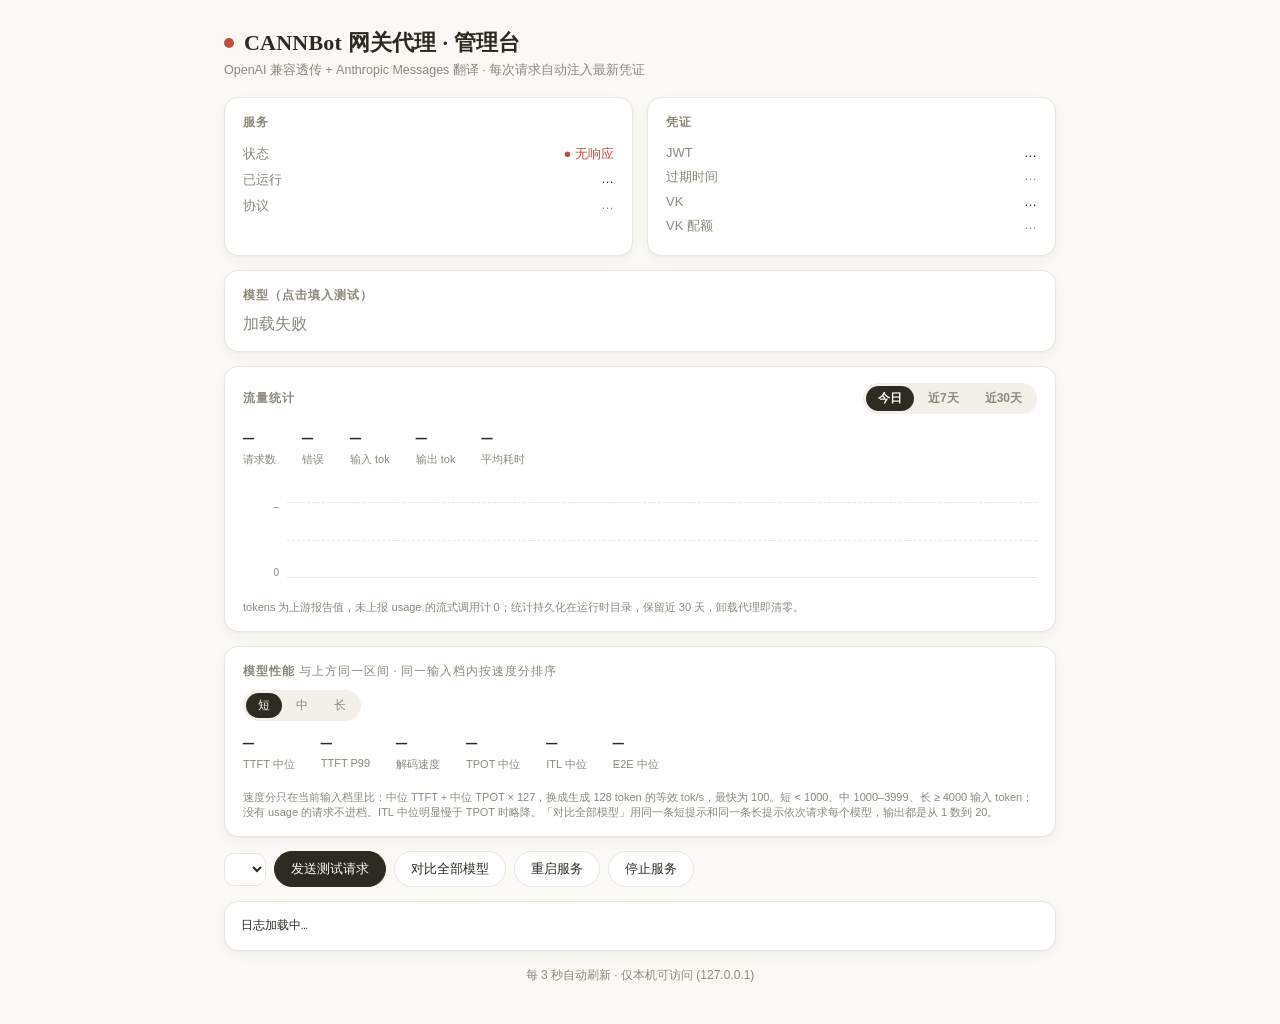
==== admin.html @ b7c5c1c2 "bug修复：流式稳定性、多工具翻译、原型污染、CSRF防护、脚本健壮性（subagent 三维审查+复审） server.mjs: - 透传 pipe 链无 error 盄听→上游断流即崩进程：改 s" ====
<!DOCTYPE html>
<html lang="zh-CN">
<head>
<meta charset="UTF-8">
<meta name="viewport" content="width=device-width, initial-scale=1">
<title>CANNBot 网关代理 · 管理台</title>
<style>
  /* Claude 风格：暖奶油底、陶土橙强调、衬线标题、药丸按钮 */
  :root {
    --bg: #faf9f5; --card: #ffffff; --ink: #2d2a21; --dim: #8c897b;
    --line: #e8e6dd; --chip: #f2f0e9;
    --accent: #d97757; --accent-hover: #c25e3d; --accent-soft: #f7e8e1;
    --green: #6c8a53; --red: #bf4d43; --yellow: #c08a3e;
    --shadow: 0 1px 2px rgba(45,42,33,.04), 0 4px 14px rgba(45,42,33,.04);
  }
  @media (prefers-color-scheme: dark) {
    :root {
      --bg: #262624; --card: #30302e; --ink: #f0eee6; --dim: #a8a494;
      --line: #403f39; --chip: #3a3934;
      --accent: #e08b6d; --accent-hover: #eba489; --accent-soft: #4a382f;
      --green: #9dba7f; --red: #e58e83; --yellow: #dcae6c;
      --shadow: 0 1px 2px rgba(0,0,0,.2), 0 4px 14px rgba(0,0,0,.15);
    }
  }
  * { box-sizing: border-box; margin: 0; }
  body {
    font-family: -apple-system, "PingFang SC", "Helvetica Neue", sans-serif;
    background: var(--bg); color: var(--ink); padding: 28px 24px 40px; max-width: 880px; margin: 0 auto;
  }
  h1 {
    font-family: ui-serif, Georgia, "Songti SC", "STSong", serif;
    font-size: 22px; font-weight: 600; letter-spacing: .01em;
    display: flex; align-items: center; gap: 10px; margin-bottom: 4px;
  }
  .subtitle { font-size: 12.5px; color: var(--dim); margin-bottom: 18px; }
  .dot { width: 10px; height: 10px; border-radius: 50%; background: var(--dim); flex: none; }
  .dot.ok { background: var(--green); box-shadow: 0 0 8px var(--green); }
  .dot.bad { background: var(--red); }
  .grid { display: grid; grid-template-columns: repeat(auto-fit, minmax(250px, 1fr)); gap: 14px; }
  .card {
    background: var(--card); border: 1px solid var(--line); border-radius: 14px;
    padding: 16px 18px; box-shadow: var(--shadow);
  }
  .card h2 {
    font-family: ui-serif, Georgia, "Songti SC", "STSong", serif;
    font-size: 12px; color: var(--dim); font-weight: 600; letter-spacing: .08em; margin-bottom: 10px;
  }
  .kv { display: flex; justify-content: space-between; padding: 4px 0; font-size: 13px; }
  .kv .k { color: var(--dim); }
  .ok { color: var(--green); } .bad { color: var(--red); } .warn { color: var(--yellow); } .dim { color: var(--dim); }
  .banner { border-radius: 12px; padding: 12px 16px; margin: 12px 0; font-size: 13px; line-height: 1.6; display: none; }
  .banner.red { background: var(--accent-soft); border: 1px solid var(--red); }
  .banner.blue { background: var(--chip); border: 1px solid var(--accent); }
  .actions { display: flex; flex-wrap: wrap; gap: 8px; margin: 14px 0; align-items: center; }
  button {
    font: inherit; font-size: 13px; padding: 8px 16px; border-radius: 999px; cursor: pointer;
    border: 1px solid var(--line); background: var(--card); color: var(--ink);
    transition: border-color .15s, background .15s, color .15s;
  }
  button:hover { border-color: var(--accent); color: var(--accent-hover); }
  button.primary { background: var(--ink); border-color: var(--ink); color: var(--bg); font-weight: 500; }
  button.primary:hover { opacity: .88; color: var(--bg); }
  button.danger:hover { border-color: var(--red); color: var(--red); }
  button:disabled { opacity: .5; cursor: default; }
  select {
    font: inherit; font-size: 13px; padding: 7px 10px; border-radius: 10px;
    border: 1px solid var(--line); background: var(--card); color: var(--ink);
  }
  select:focus, button:focus-visible { outline: 2px solid var(--accent); outline-offset: 1px; }
  #result { font-size: 13px; white-space: pre-wrap; word-break: break-all; }
  .chips { display: flex; flex-wrap: wrap; gap: 6px; margin-top: 4px; }
  .chip { background: var(--chip); border-radius: 999px; padding: 4px 12px; font-size: 12px; cursor: pointer; }
  .chip:hover { outline: 1.5px solid var(--accent); color: var(--accent-hover); }
  .statrow { display: flex; gap: 26px; flex-wrap: wrap; margin: 4px 0 12px; }
  .stat .num { font-size: 22px; font-weight: 700; font-family: ui-serif, Georgia, serif; }
  .stat .lbl { font-size: 11px; color: var(--dim); margin-top: 2px; }
  .chartwrap { margin: 10px 0 12px; }
  .chartrow { display: flex; gap: 8px; }
  .yaxis {
    display: flex; flex-direction: column; justify-content: space-between; align-items: flex-end;
    height: 76px; min-width: 36px; font-size: 10px; color: var(--dim); line-height: 1;
  }
  .plot { position: relative; flex: 1; height: 76px; border-bottom: 1px solid var(--line); }
  .plot .gl { position: absolute; left: 0; right: 0; border-top: 1px dashed var(--line); pointer-events: none; }
  .chart { position: absolute; inset: 0; display: flex; align-items: flex-end; gap: 2px; }
  .chart .bar { flex: 1; background: var(--accent); opacity: .75; border-radius: 3px 3px 0 0; min-height: 3px; }
  .chart .bar.zero { background: var(--line); opacity: 1; min-height: 2px; }
  .chart .bar.now { opacity: 1; outline: 1.5px solid var(--ink); }
  .xaxis { display: flex; margin-left: 44px; margin-top: 4px; font-size: 10px; color: var(--dim); }
  .xaxis span { flex: 1; text-align: center; line-height: 1; }
  .xaxis span.now { color: var(--ink); font-weight: 600; }
  .tbl { width: 100%; border-collapse: collapse; font-size: 12.5px; }
  .tbl th { text-align: left; color: var(--dim); font-weight: 600; padding: 5px 6px; border-bottom: 1px solid var(--line); }
  .tbl td { padding: 5px 6px; border-bottom: 1px solid var(--line); }
  .tbl.perf { width: max-content; min-width: 100%; }
  .tbl.perf th, .tbl.perf td { white-space: nowrap; }
  .tbl.perf th.score { color: var(--accent-hover); background: var(--accent-soft); }
  .tbl.perf td.score { background: var(--accent-soft); font-weight: 700; font-variant-numeric: tabular-nums; }
  .tbl.perf tr.best td { background: var(--accent-soft); }
  .tbl.perf tr.best td.score { background: var(--accent); color: #fffaf6; }
  .scorebar {
    display: inline-block; width: 28px; height: 5px; margin-left: 6px; border-radius: 99px;
    background: color-mix(in srgb, var(--accent) 28%, transparent); vertical-align: middle; overflow: hidden;
  }
  .scorebar i { display: block; height: 100%; background: var(--accent); }
  .tbl.perf tr.best .scorebar { background: rgba(255,255,255,.35); }
  .tbl.perf tr.best .scorebar i { background: #fff; }
  .scroll { overflow-x: auto; }
  /* 统计范围切换（今日/近7天/近30天），参考 cc-switch 的 range presets */
  .seg { display: inline-flex; background: var(--chip); border-radius: 999px; padding: 3px; gap: 2px; font-family: -apple-system, "PingFang SC", sans-serif; }
  .seg button { border: none; background: transparent; padding: 4px 12px; font-size: 12px; border-radius: 999px; color: var(--dim); }
  .seg button:hover { color: var(--ink); border-color: transparent; }
  .seg button.active { background: var(--ink); color: var(--bg); }
  .seg button.active:hover { color: var(--bg); }
  pre#log {
    background: var(--card); border: 1px solid var(--line); border-radius: 14px;
    padding: 14px 16px; font: 11.5px/1.7 ui-monospace, SFMono-Regular, Menlo, monospace;
    max-height: 320px; overflow-y: auto; white-space: pre-wrap; word-break: break-all; box-shadow: var(--shadow);
  }
  .foot { margin-top: 16px; font-size: 12px; color: var(--dim); text-align: center; }
  code { background: var(--chip); border-radius: 5px; padding: 1px 5px; font-size: .92em; }
</style>
</head>
<body>
<h1><span class="dot" id="dot"></span>CANNBot 网关代理 · 管理台</h1>
<div class="subtitle">OpenAI 兼容透传 + Anthropic Messages 翻译 · 每次请求自动注入最新凭证</div>

<div class="banner red" id="jwtBanner">
  <b>JWT 已过期 / 不可用</b> —— 打开 VSCode 的 <b>CANNWork 扩展</b>重新登录即可，无需重启代理，页面会在几秒内自动恢复。
</div>
<div class="banner blue" id="stopBanner">
  <b>服务已停止。</b>要再次启用，双击项目文件夹里的「打开管理界面.command」，或终端执行 <code>./install.sh</code>。
</div>

<div class="grid">
  <div class="card">
    <h2>服务</h2>
    <div class="kv"><span class="k">状态</span><span id="sState">…</span></div>
    <div class="kv"><span class="k">已运行</span><span id="sUptime">…</span></div>
    <div class="kv"><span class="k">协议</span><span id="sProto" class="dim">…</span></div>
  </div>
  <div class="card">
    <h2>凭证</h2>
    <div class="kv"><span class="k">JWT</span><span id="cJwt">…</span></div>
    <div class="kv"><span class="k">过期时间</span><span id="cExp" class="dim">…</span></div>
    <div class="kv"><span class="k">VK</span><span id="cVk">…</span></div>
    <div class="kv"><span class="k">VK 配额</span><span id="cVkQuota" class="dim">…</span></div>
  </div>
</div>

<div class="card" style="margin-top:14px">
  <h2>模型（点击填入测试）</h2>
  <div class="chips" id="models"><span class="dim">加载中…</span></div>
</div>

<div class="card" style="margin-top:14px">
  <h2 style="display:flex;align-items:center;justify-content:space-between;gap:10px">
    <span>流量统计</span>
    <span class="seg" id="rangeSeg">
      <button data-range="today" class="active">今日</button>
      <button data-range="7">近7天</button>
      <button data-range="30">近30天</button>
    </span>
  </h2>
  <div class="statrow">
    <div class="stat"><div class="num" id="tReq">–</div><div class="lbl">请求数</div></div>
    <div class="stat"><div class="num" id="tErr">–</div><div class="lbl">错误</div></div>
    <div class="stat"><div class="num" id="tIn">–</div><div class="lbl">输入 tok</div></div>
    <div class="stat"><div class="num" id="tOut">–</div><div class="lbl">输出 tok</div></div>
    <div class="stat"><div class="num" id="tAvg">–</div><div class="lbl">平均耗时</div></div>
  </div>
  <div class="dim" id="chartCaption" style="font-size:11px;margin:0 0 6px;min-height:13px"></div>
  <div class="chartwrap">
    <div class="chartrow">
      <div class="yaxis"><span id="yMax">–</span><span id="yMid"></span><span>0</span></div>
      <div class="plot">
        <div class="gl" style="top:0"></div>
        <div class="gl" style="top:50%"></div>
        <div class="chart" id="chart"></div>
      </div>
    </div>
    <div class="xaxis" id="xaxis"></div>
  </div>
  <table class="tbl" id="mtbl"></table>
  <div class="dim" style="font-size:11px;margin-top:6px">tokens 为上游报告值，未上报 usage 的流式调用计 0；统计持久化在运行时目录，保留近 30 天，卸载代理即清零。</div>
</div>

<div class="card" style="margin-top:14px">
  <h2>模型性能 <span class="dim" style="font-weight:500;font-size:12px">与上方同一区间 · 同一输入档内按速度分排序</span></h2>
  <div style="display:flex;align-items:center;justify-content:space-between;gap:10px;margin-bottom:8px">
    <span class="seg" id="bandSeg">
      <button data-band="s" class="active" title="输入少于 1000 token">短</button>
      <button data-band="m" title="输入 1000–3999 token">中</button>
      <button data-band="l" title="输入不少于 4000 token">长</button>
    </span>
    <span class="dim" id="bandHint" style="font-size:11px"></span>
  </div>
  <div class="statrow">
    <div class="stat"><div class="num" id="pTtft">–</div><div class="lbl">TTFT 中位</div></div>
    <div class="stat"><div class="num" id="pTtft99">–</div><div class="lbl">TTFT P99</div></div>
    <div class="stat"><div class="num" id="pTps">–</div><div class="lbl">解码速度</div></div>
    <div class="stat"><div class="num" id="pTpot">–</div><div class="lbl">TPOT 中位</div></div>
    <div class="stat"><div class="num" id="pItl">–</div><div class="lbl">ITL 中位</div></div>
    <div class="stat"><div class="num" id="pE2e">–</div><div class="lbl">E2E 中位</div></div>
  </div>
  <div class="scroll"><table class="tbl perf" id="ptbl"></table></div>
  <div class="dim" style="font-size:11px;margin-top:6px">速度分只在当前输入档里比：中位 TTFT + 中位 TPOT × 127，换成生成 128 token 的等效 tok/s，最快为 100。短 &lt; 1000、中 1000–3999、长 ≥ 4000 输入 token；没有 usage 的请求不进档。ITL 中位明显慢于 TPOT 时略降。「对比全部模型」用同一条短提示和同一条长提示依次请求每个模型，输出都是从 1 数到 20。</div>
</div>

<div class="actions">
  <select id="model"></select>
  <button class="primary" id="btnTest">发送测试请求</button>
  <button id="btnBench">对比全部模型</button>
  <button id="btnRestart">重启服务</button>
  <button class="danger" id="btnStop">停止服务</button>
</div>
<div class="card" id="result" hidden></div>

<pre id="log">日志加载中…</pre>
<div class="foot">每 3 秒自动刷新 · 仅本机可访问 (127.0.0.1)</div>

<script>
const $ = (id) => document.getElementById(id);
const fmtDur = (s) => s >= 3600 ? `${s/3600|0}时${s%3600/60|0}分` : s >= 60 ? `${s/60|0}分${s%60}秒` : `${s}秒`;
let models = [];
// 转义进 HTML 文本/属性：模型名来自上游或请求体，不可信
const esc = (s) => String(s).replace(/&/g, '&amp;').replace(/</g, '&lt;').replace(/"/g, '&quot;').replace(/'/g, '&#39;');

async function jf(url, opt) { const r = await fetch(url, opt); return r.json(); }

function render(h) {
  const ok = h.ok;
  $('dot').className = 'dot ' + (ok ? 'ok' : 'bad');
  $('sState').textContent = ok ? '● 运行中' : '● 运行中（凭证异常）';
  $('sState').className = ok ? 'ok' : 'warn';
  $('sUptime').textContent = fmtDur(h.uptimeSec || 0);
  $('sProto').textContent = (h.protocols || []).join(' · ');
  const jwt = h.jwt || {};
  if (jwt.ok) {
    const exp = new Date(jwt.expiresAt), left = exp - Date.now();
    $('cJwt').textContent = '● 有效'; $('cJwt').className = 'ok';
    $('cExp').textContent = `${exp.toLocaleString('zh-CN')}（剩余 ${fmtDur(Math.max(0, left/1000|0))}）`;
    $('cExp').className = left < 3600e3 ? 'warn' : 'dim';
    $('jwtBanner').style.display = 'none';
  } else {
    $('cJwt').textContent = '✗ 不可用'; $('cJwt').className = 'bad';
    $('cExp').textContent = jwt.error || ''; $('cExp').className = 'bad';
    $('jwtBanner').style.display = 'block';
  }
  $('cVk').textContent = h.vkCached
    ? '已缓存' + (h.vkCachedAt ? `（${new Date(h.vkCachedAt).toLocaleTimeString('zh-CN', { hour: '2-digit', minute: '2-digit' })} 换取）` : '') + (h.vkSource ? ` · 来源 ${h.vkSource}` : '')
    : '未换取';
  const q = h.vkQuota;
  const allowN = q?.modelAllowList ? q.modelAllowList.split(',').filter(Boolean).length : 0;
  $('cVkQuota').textContent = q
    ? `日 ${fmtTok(q.dailyQuota)} · 月 ${fmtTok(q.monthlyQuota)}` + (allowN ? ` · 白名单 ${allowN} 个模型` : '')
    : '未知（VK 取自 auth.json 或缓存时无配额信息）';
}

async function loadModels() {
  try {
    const d = await jf('/v1/models');
    models = d.data || [];
    // DOM API 构建 chips/option：模型 id 来自上游，不走字符串拼接 onclick（防引号/尖括号注入）
    const wrap = $('models');
    wrap.innerHTML = '';
    for (const m of models) {
      const chip = document.createElement('span');
      chip.className = 'chip';
      chip.textContent = m.id;
      if (m.title) chip.title = m.title;
      chip.onclick = () => pick(m.id);
      wrap.appendChild(chip);
    }
    const sel = $('model');
    sel.innerHTML = '';
    for (const m of models) {
      const opt = document.createElement('option');
      opt.textContent = m.id;
      sel.appendChild(opt);
    }
    if (models.some(m => m.id === 'glm-5.3-flash')) sel.value = 'glm-5.3-flash';
  } catch { $('models').innerHTML = '<span class="dim">加载失败</span>'; }
}
function pick(id) { $('model').value = id; $('model').scrollIntoView({block:'nearest'}); }

// 轮询序号守卫：poll 可与 bench 末尾/重启后的手动 poll 重叠，
// 慢的旧响应后到时不覆盖新一轮已渲染的新数据
let pollSeq = 0;
async function poll() {
  const seq = ++pollSeq;
  try {
    render(await jf('/healthz'));
  } catch {
    $('dot').className = 'dot bad';
    $('sState').textContent = '● 无响应'; $('sState').className = 'bad';
  }
  const r = await fetch('/admin/log').then(r => r.json()).catch(() => null);
  if (seq !== pollSeq) return;
  if (r && r.lines) {
    $('log').innerHTML = r.lines.map(l => {
      l = l.replace(/&/g,'&amp;').replace(/</g,'&lt;');
      if (/→ [45]\d\d/.test(l) || /ERROR/.test(l)) return `<span style="color:var(--red)">${l}</span>`;
      if (/→ 200/.test(l)) return l.replace(/→ 200/, '<span style="color:var(--green)">→ 200</span>');
      return `<span class="dim">${l}</span>`;
    }).join('\n');
    $('log').scrollTop = $('log').scrollHeight;
  }
  const s = await fetch('/admin/stats').then(r => r.json()).catch(() => null);
  if (seq === pollSeq && s) renderStats(s);
}

const fmtTok = (n) => n == null ? '–' : n >= 1e6 ? (n/1e6).toFixed(1)+'M' : n >= 1e4 ? (n/1e3).toFixed(1)+'k' : String(n);
const fmtMs = (v) => {
  if (v == null || !Number.isFinite(v)) return '–';
  if (v >= 10000) return (v / 1000).toFixed(0) + 's';
  if (v >= 1000) return (v / 1000).toFixed(1) + 's';
  if (v >= 100) return Math.round(v) + 'ms';
  return (Math.round(v * 10) / 10) + 'ms';
};
const fmtSpeed = (dtok, dms) => {
  if (!dtok || !dms) return '–';
  const tps = dtok / (dms / 1000);
  return (tps >= 100 ? String(Math.round(tps)) : tps.toFixed(1)) + ' tok/s';
};
function quantile(h, q, edges) {
  if (!h?.n || !edges?.length || !Array.isArray(h.b)) return null;
  const target = q * h.n;
  const bounds = [0, ...edges, Infinity];
  let acc = 0;
  for (let i = 0; i < h.b.length; i++) {
    const c = h.b[i] || 0;
    if (!c) { acc += c; continue; }
    const next = acc + c;
    if (next >= target) {
      const lo = bounds[i] ?? 0;
      const hi = bounds[i + 1];
      if (!Number.isFinite(hi)) return lo;
      return lo + (hi - lo) * Math.min(1, Math.max(0, (target - acc) / c));
    }
    acc = next;
  }
  return null;
}
function exactQuantile(values, q) {
  const sorted = values.slice().sort((a, b) => a - b);
  const idx = (sorted.length - 1) * q;
  const lo = Math.floor(idx);
  const hi = Math.ceil(idx);
  if (lo === hi) return sorted[lo];
  return sorted[lo] * (hi - idx) + sorted[hi] * (idx - lo);
}
function metricQ(h, q, edges) {
  if (!h?.n) return null;
  if (Array.isArray(h.s) && h.s.length === h.n) return exactQuantile(h.s, q);
  return quantile(h, q, edges);
}
// 生成 128 token 的等效速度。ITL 比 TPOT 更慢时，按卡顿程度最多降到 0.8 倍。
const SPEED_TOKENS = 128;
function speedParts(perf, edges) {
  if (!perf?.ttft?.n) return null;
  const ttft = metricQ(perf.ttft, 0.5, edges);
  const tpot = metricQ(perf.tpot, 0.5, edges);
  const itl = metricQ(perf.itl, 0.5, edges);
  const tps = perf.dtok > 0 && perf.dms > 0 ? perf.dtok / (perf.dms / 1000) : null;
  let gen = null;
  if (tpot > 0) gen = tpot * (SPEED_TOKENS - 1);
  else if (tps > 0) gen = (SPEED_TOKENS - 1) / tps * 1000;
  if (!(ttft >= 0) || !(gen > 0)) return null;
  let smooth = 1;
  if (itl > 0 && tpot > 0) smooth = 1 / Math.max(1, Math.min(itl / tpot, 3));
  const factor = 0.8 + 0.2 * smooth;
  return { eff: SPEED_TOKENS / ((ttft + gen) / 1000) * factor, totalMs: ttft + gen, smooth };
}
function speedRank(rows, edges) {
  const ranked = rows.map((m) => ({ m, part: speedParts(m.perf, edges) }));
  const best = Math.max(0, ...ranked.map((x) => x.part?.eff || 0));
  return ranked.map((x) => ({
    ...x,
    score: x.part && best > 0 ? Math.max(1, Math.round(x.part.eff / best * 100)) : null,
  })).sort((a, b) => (b.score ?? -1) - (a.score ?? -1) || (b.m.req || 0) - (a.m.req || 0));
}
function mergeHist(dst, src) {
  if (!src?.n) return dst;
  if (!dst) {
    const copy = { n: src.n, sum: src.sum || 0, b: (src.b || []).slice() };
    if (Array.isArray(src.s) && src.s.length === src.n) copy.s = src.s.slice();
    return copy;
  }
  const dstOk = Array.isArray(dst.s) && dst.s.length === dst.n;
  const srcOk = Array.isArray(src.s) && src.s.length === src.n;
  dst.n += src.n;
  dst.sum += src.sum || 0;
  for (let i = 0; i < (src.b || []).length; i++) dst.b[i] = (dst.b[i] || 0) + src.b[i];
  if (dstOk && srcOk && dst.s.length + src.s.length <= 2000) dst.s = dst.s.concat(src.s);
  else delete dst.s;
  return dst;
}
function mergePerf(dst, src) {
  if (!src) return dst;
  if (!dst) dst = { dtok: 0, dms: 0, dn: 0 };
  dst.dtok += src.dtok || 0;
  dst.dms += src.dms || 0;
  dst.dn += src.dn || 0;
  for (const k of ['ttft', 'tpot', 'itl', 'e2e']) dst[k] = mergeHist(dst[k], src[k]);
  if (src.bands) {
    dst.bands ??= {};
    for (const id of ['s', 'm', 'l']) {
      if (src.bands[id]) dst.bands[id] = mergePerf(dst.bands[id], src.bands[id]);
    }
  }
  return dst;
}
let inputBand = 's';
const BAND_NAME = { s: '短', m: '中', l: '长' };
function viewPerf(perf) { return perf?.bands?.[inputBand] || null; }

// ---- 流量统计：今日/近7天/近30天区间切换（参考 cc-switch 用量页） ----------
let statRange = 'today';
let lastStats = null;

const emptyB = () => ({ req: 0, err: 0, tin: 0, tout: 0, ms: 0, perf: null });
const addB = (a, b) => {
  a.req += b.req || 0; a.err += b.err || 0; a.tin += b.tin || 0; a.tout += b.tout || 0; a.ms += b.ms || 0;
  if (b.perf) a.perf = mergePerf(a.perf, b.perf);
  return a;
};
const dayKeyOff = (off) => {
  const d = new Date(); d.setDate(d.getDate() - off);
  const p = (n) => String(n).padStart(2, '0');
  return `${d.getFullYear()}-${p(d.getMonth() + 1)}-${p(d.getDate())}`;
};
const dayShort = (k) => { const [, m, d] = k.split('-'); return `${+m}/${+d}`; };

// 选中区间的汇总 + 每日序列（缺失日期补零）+ 分模型聚合
function rangeData(s) {
  if (statRange === 'today') return { totals: s.today || emptyB(), models: s.models || [], seq: null };
  const n = statRange === '7' ? 7 : 30;
  const byDate = new Map((s.days || []).map((d) => [d.date, d]));
  const seq = [];
  for (let i = n - 1; i >= 0; i--) { const date = dayKeyOff(i); seq.push({ date, d: byDate.get(date) }); }
  const totals = seq.reduce((a, x) => (x.d ? addB(a, x.d.total || emptyB()) : a), emptyB());
  const merged = {};
  for (const x of seq) {
    if (!x.d || !x.d.models) continue;
    for (const [id, b] of Object.entries(x.d.models)) addB(merged[id] ??= emptyB(), b);
  }
  const models = Object.entries(merged).map(([id, b]) => ({ id, ...b })).sort((a, b) => b.req - a.req);
  return { totals, models, seq };
}

function niceCeil(v) {
  const k = Math.pow(10, Math.floor(Math.log10(v)));
  for (const m of [1, 2, 5, 10]) { if (v <= m * k) return m * k; }
  return 10 * k;
}

function drawStats() {
  const s = lastStats;
  if (!s) return;
  const { totals, models, seq } = rangeData(s);

  $('tReq').textContent = fmtTok(totals.req);
  $('tErr').textContent = String(totals.err || 0);
  $('tErr').className = totals.err ? 'num bad' : 'num';
  $('tIn').textContent = fmtTok(totals.tin);
  $('tOut').textContent = fmtTok(totals.tout);
  $('tAvg').textContent = totals.req ? Math.round(totals.ms / totals.req) + 'ms' : '–';

  const edges = s.latEdges || [];
  const tp = viewPerf(totals.perf);
  const q = (h, p) => fmtMs(metricQ(h, p, edges));
  $('pTtft').textContent = q(tp?.ttft, 0.5);
  $('pTtft99').textContent = q(tp?.ttft, 0.99);
  $('pTps').textContent = fmtSpeed(tp?.dtok, tp?.dms);
  $('pTpot').textContent = q(tp?.tpot, 0.5);
  $('pItl').textContent = q(tp?.itl, 0.5);
  $('pE2e').textContent = q(tp?.e2e, 0.5);
  $('pTps').title = tp?.dn ? `${BAND_NAME[inputBand]}输入 · ${tp.dn} 次可解码的流式请求，按输出 token 加权` : '这一档没有可拆开的流式解码';
  document.querySelectorAll('#bandSeg button').forEach((b) => {
    const n = totals.perf?.bands?.[b.dataset.band]?.ttft?.n || 0;
    b.textContent = BAND_NAME[b.dataset.band] + (n ? ' ' + n : '');
    b.classList.toggle('active', b.dataset.band === inputBand);
  });
  $('bandHint').textContent = tp?.ttft?.n
    ? `${BAND_NAME[inputBand]}输入 · ${tp.ttft.n} 次`
    : `${BAND_NAME[inputBand]}输入还没有样本`;

  const nowH = new Date().getHours();
  let bars, xlabels, ymaxSrc, caption = '';
  if (seq) {
    bars = seq.map((x) => ({ req: x.d?.total?.req || 0, tin: x.d?.total?.tin || 0, tout: x.d?.total?.tout || 0, label: dayShort(x.date), tip: dayShort(x.date), isNow: x.date === dayKeyOff(0) }));
    const step = Math.ceil(bars.length / 6);
    xlabels = bars.map((b, i) => ({ text: i % step === 0 || i === bars.length - 1 ? b.label : '', now: b.isNow }));
    ymaxSrc = bars.map((b) => b.req);
    caption = `每日请求 · ${dayShort(seq[0].date)} – ${dayShort(seq[seq.length - 1].date)}`;
  } else {
    const hours = Array.isArray(s.hours) && s.hours.length === 24
      ? s.hours : Array.from({ length: 24 }, () => ({ req: 0, tin: 0, tout: 0 }));
    bars = hours.map((h, i) => ({ req: h.req, tin: h.tin, tout: h.tout, label: String(i), tip: `${i}:00`, isNow: i === nowH }));
    xlabels = bars.map((b, i) => ({ text: i % 3 === 0 ? b.label : '', now: b.isNow }));
    ymaxSrc = bars.map((b) => b.req);
    caption = '今日按小时分布';
  }

  const ymax = niceCeil(Math.max(1, ...ymaxSrc));
  $('yMax').textContent = fmtTok(ymax);
  $('yMid').textContent = fmtTok(ymax / 2);
  $('chartCaption').textContent = caption;
  $('chart').innerHTML = bars.map((b) => {
    const ht = Math.min(100, Math.max(Math.round(b.req / ymax * 100), b.req ? 4 : 0));
    return `<div class="bar${b.isNow ? ' now' : ''}${b.req ? '' : ' zero'}" style="height:${ht}%" ` +
      `title="${b.tip} — ${b.req} 次 / 入 ${fmtTok(b.tin)} / 出 ${fmtTok(b.tout)} tok"></div>`;
  }).join('');
  $('xaxis').innerHTML = xlabels.map((x) =>
    `<span class="${x.now ? 'now' : ''}">${x.text}</span>`).join('');

  $('mtbl').innerHTML =
    '<tr><th>模型</th><th>请求</th><th>错误</th><th>输入 tok</th><th>输出 tok</th><th>平均耗时</th></tr>' +
    (models.length ? models.map((m) =>
      `<tr><td>${esc(m.id)}</td><td>${m.req}</td>` +
      `<td class="${m.err ? 'bad' : 'dim'}">${m.err || '0'}</td>` +
      `<td>${fmtTok(m.tin)}</td><td>${fmtTok(m.tout)}</td>` +
      `<td class="dim">${m.req ? Math.round(m.ms / m.req) + 'ms' : '–'}</td></tr>`
    ).join('') : '<tr><td colspan="6" class="dim">所选区间还没有模型流量</td></tr>');

  const cell = (h) => {
    const v = q(h, 0.5);
    if (!h?.n) return '<td class="dim">–</td>';
    const mean = h.sum / h.n;
    const title = `n=${h.n} · 均值 ${fmtMs(mean)} · P99 ${q(h, 0.99)}`;
    return `<td title="${title}">${v}</td>`;
  };
  const ranked = speedRank(models.map((m) => ({ ...m, perf: viewPerf(m.perf) })).filter((m) => m.perf?.ttft?.n), edges);
  const top = ranked.find((x) => x.score != null)?.score ?? null;
  $('ptbl').innerHTML =
    '<tr><th>模型</th><th class="score" title="生成 128 token 的等效速度，当前区间最快为 100">速度分</th>' +
    '<th title="有首 token 的流式请求数">样本</th>' +
    '<th title="Time To First Token：发出上游请求到首个输出块">TTFT 中位</th><th>TTFT P99</th>' +
    '<th title="解码 token / 解码时间，按 token 加权">解码 tok/s</th>' +
    '<th title="Time Per Output Token：解码段 / (输出 token − 首包 token)">TPOT 中位</th><th>TPOT P99</th>' +
    '<th title="Inter-Token Latency：输出块间隔 / 该块 token 数">ITL 中位</th><th>ITL P99</th>' +
    '<th title="发出上游请求到流结束">E2E 中位</th></tr>' +
    (ranked.length ? ranked.map(({ m, part, score }) => {
      const p = m.perf;
      const best = score != null && score === top;
      const tip = part
        ? `${BAND_NAME[inputBand]}输入 · 128 token 约 ${fmtMs(part.totalMs)} · 等效 ${part.eff.toFixed(1)} tok/s` +
          (part.smooth < 0.999 ? ` · ITL 偏慢，顺滑 ${Math.round(part.smooth * 100)}%` : '')
        : '这一档还拆不出解码段，没有速度分';
      const scoreCell = score == null
        ? '<td class="score dim">–</td>'
        : `<td class="score" title="${tip}"><b>${score}</b><span class="scorebar"><i style="width:${score}%"></i></span></td>`;
      return `<tr class="${best ? 'best' : ''}"><td>${esc(m.id)}</td>${scoreCell}<td>${p.ttft.n}</td>` +
        cell(p.ttft) + `<td title="n=${p.ttft.n}">${q(p.ttft, 0.99)}</td>` +
        `<td title="${p.dn || 0} 次计入解码速度">${fmtSpeed(p.dtok, p.dms)}</td>` +
        cell(p.tpot) + `<td>${q(p.tpot, 0.99)}</td>` +
        cell(p.itl) + `<td>${q(p.itl, 0.99)}</td>` +
        cell(p.e2e) + '</tr>';
    }).join('') : '<tr><td colspan="11" class="dim">这一档还没有可评估的流式响应</td></tr>');
}

document.querySelectorAll('#bandSeg button').forEach((b) => {
  b.onclick = () => {
    inputBand = b.dataset.band;
    drawStats();
  };
});

const SHORT_PROMPT = '从 1 数到 20，每个数字之间用空格隔开。';
const LONG_PAD = '这段固定文字只用于把输入拉长，好和短提示比较首 token 时间。';
function longPrompt() {
  let s = '';
  while (s.length < 6000) s += LONG_PAD;
  return s + '\n' + SHORT_PROMPT;
}

async function streamOnce(model, content) {
  const r = await fetch('/v1/chat/completions', {
    method: 'POST',
    headers: { 'content-type': 'application/json' },
    body: JSON.stringify({
      model, stream: true, max_tokens: 128,
      messages: [{ role: 'user', content }],
    }),
  });
  if (!r.ok || !r.body) {
    const text = await r.text().catch(() => '');
    throw new Error(text.slice(0, 180) || `HTTP ${r.status}`);
  }
  const reader = r.body.getReader();
  while (true) {
    const { done } = await reader.read();
    if (done) break;
  }
}

$('btnBench').onclick = async () => {
  const list = models.map((m) => m.id).filter(Boolean);
  if (!list.length) { alert('模型列表还没加载出来。'); return; }
  const jobs = list.flatMap((id) => [
    { id, band: '短', prompt: SHORT_PROMPT },
    { id, band: '长', prompt: longPrompt() },
  ]);
  if (!confirm(`用同一条短提示和同一条长提示，依次测试 ${list.length} 个模型，共 ${jobs.length} 次。请留在这个页面直到结束。`)) return;
  const btn = $('btnBench');
  const box = $('result');
  btn.disabled = true;
  box.hidden = false;
  let ok = 0, fail = 0;
  const errors = [];
  for (let i = 0; i < jobs.length; i++) {
    const job = jobs[i];
    box.innerHTML = `<span class="dim">对比 ${i + 1}/${jobs.length} · ${esc(job.id)} · ${job.band}提示…</span>`;
    try {
      await streamOnce(job.id, job.prompt);
      ok++;
    } catch (e) {
      fail++;
      errors.push(`${esc(job.id)} ${job.band}：${esc(e.message || e)}`);
    }
  }
  btn.disabled = false;
  box.innerHTML = `对比结束：成功 ${ok}，失败 ${fail}。短提示在「短」里，长提示在「长」里。` +
    (errors.length ? `\n<span class="bad">${errors.slice(0, 4).join('\n')}</span>` : '');
  poll();
};

document.querySelectorAll('#rangeSeg button').forEach((b) => {
  b.onclick = () => {
    statRange = b.dataset.range;
    document.querySelectorAll('#rangeSeg button').forEach((x) => x.classList.toggle('active', x === b));
    drawStats();
  };
});

function renderStats(s) { lastStats = s; drawStats(); }

$('btnTest').onclick = async () => {
  const model = $('model').value;
  const box = $('result'); box.hidden = false;
  box.innerHTML = `<span class="dim">向 ${esc(model)} 发送流式测试…</span>`;
  const t0 = Date.now();
  try {
    const r = await fetch('/v1/chat/completions', {
      method: 'POST', headers: { 'content-type': 'application/json' },
      body: JSON.stringify({ model, max_tokens: 128, stream: true,
        messages: [{ role: 'user', content: '用一句话介绍你自己' }] }),
    });
    if (!r.ok || !r.body) {
      // 上游错误体可能回显请求内容/带 HTML，转义后再插入
      box.innerHTML = `<span class="bad">失败：</span>${esc((await r.text()).slice(0, 400))}`;
      return;
    }
    const reader = r.body.getReader();
    const dec = new TextDecoder();
    let buf = '', text = '';
    while (true) {
      const { done, value } = await reader.read();
      if (done) break;
      buf += dec.decode(value, { stream: true });
      let idx;
      while ((idx = buf.indexOf('\n')) !== -1) {
        const line = buf.slice(0, idx).trim();
        buf = buf.slice(idx + 1);
        if (!line.startsWith('data:')) continue;
        const data = line.slice(5).trim();
        if (!data || data === '[DONE]') continue;
        try {
          const c = JSON.parse(data).choices?.[0]?.delta?.content;
          if (c) text += c;
        } catch {}
      }
    }
    box.innerHTML = `模型 <b>${esc(model)}</b> · ${Date.now()-t0}ms（流式）\n回复：<b>${esc(text) || '(空，可能都在 reasoning 里)'}</b>\n<span class="dim">性能样本已记入「模型性能」，几秒内刷新。</span>`;
  } catch (e) { box.innerHTML = `<span class="bad">请求异常：</span>${esc(e.message || e)}`; }
};

$('btnRestart').onclick = async () => {
  if (!confirm('重启代理服务？进行中的请求会中断。')) return;
  $('btnRestart').disabled = true;
  await fetch('/admin/restart', { method: 'POST' }).catch(() => {});
  setTimeout(poll, 3000); setTimeout(() => $('btnRestart').disabled = false, 5000);
};

$('btnStop').onclick = async () => {
  if (!confirm('停止代理服务？claude-code / zcode 将无法调用模型，直到重新启动。')) return;
  await fetch('/admin/stop', { method: 'POST' }).catch(() => {});
  $('stopBanner').style.display = 'block';
  window.scrollTo(0, 0);
};

loadModels();
poll();
setInterval(poll, 3000);
// 深链：/#stats-7、/#stats-30 直接落到对应统计区间
const statHash = location.hash.match(/^#stats-(7|30)$/);
if (statHash) {
  statRange = statHash[1];
  document.querySelectorAll('#rangeSeg button').forEach((b) => b.classList.toggle('active', b.dataset.range === statRange));
}
</script>
</body>
</html>
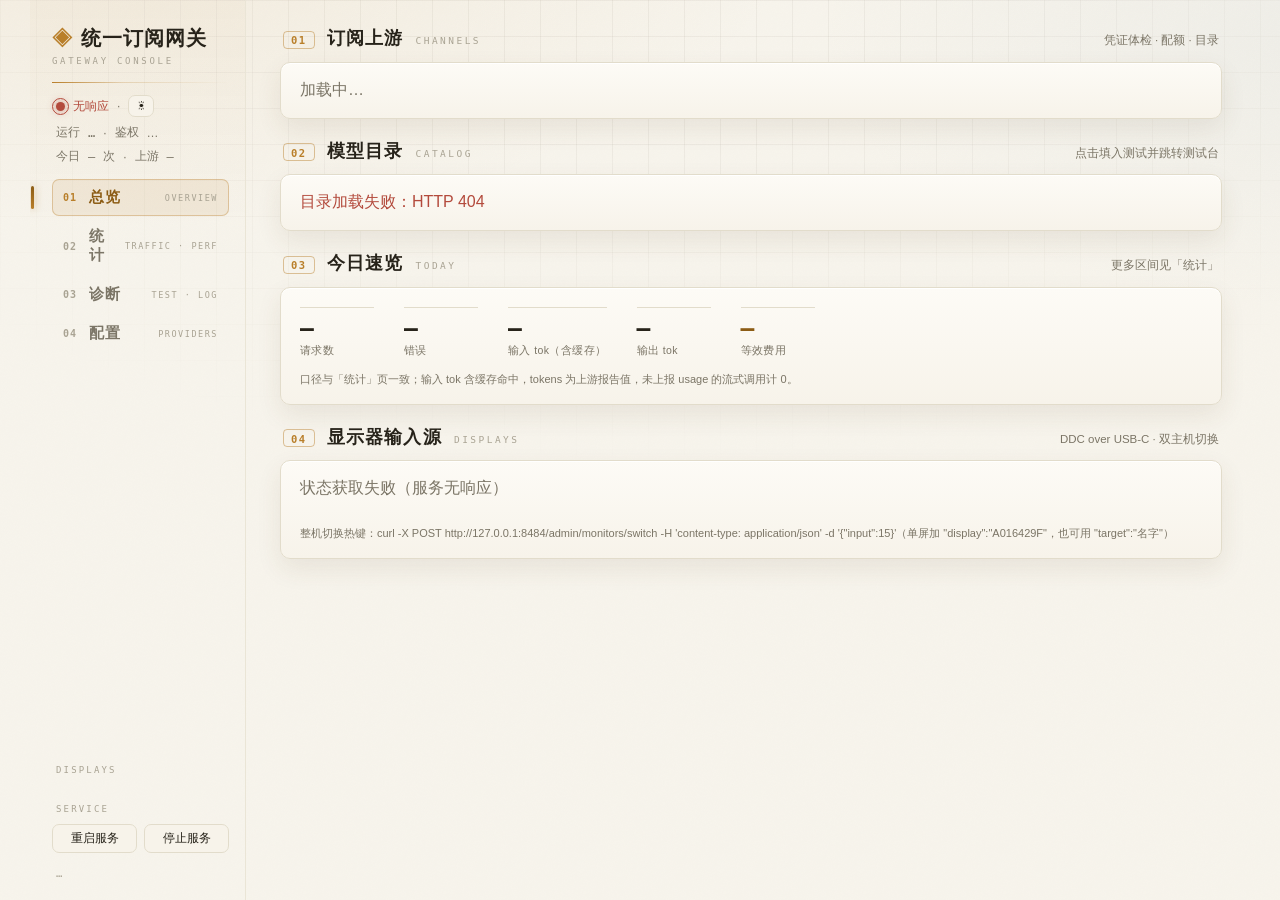
==== commit ac117a3e: "统一订阅网关重构：多上游接入、模块化拆分与跨协议翻译 - server.mjs 拆分为 lib/ 模块（config/auth/models/stats/pricing/translate/upstr" ====
--- a/admin.html
+++ b/admin.html
@@ -2,301 +2,834 @@
 <html lang="zh-CN">
 <head>
 <meta charset="UTF-8">
-<meta name="viewport" content="width=device-width, initial-scale=1">
-<title>CANNBot 网关代理 · 管理台</title>
+<meta name="viewport" content=device-width, initial-scale=1">
+<meta name="color-scheme" content="dark light">
+<title>统一订阅网关 · 管理台</title>
+<script>
+// 首屏先定主题（localStorage 覆盖 > 跟随系统），避免渲染后闪色
+(function () {
+  try {
+    var m = localStorage.getItem('gw-theme') || 'auto';
+    var dark = m === 'auto' ? matchMedia('(prefers-color-scheme: dark)').matches : m === 'dark';
+    document.documentElement.dataset.theme = dark ? 'dark' : 'light';
+  } catch (e) { document.documentElement.dataset.theme = 'dark'; }
+})();
+</script>
 <style>
-  /* Claude 风格：暖奶油底、陶土橙强调、衬线标题、药丸按钮 */
+  /* 「琥珀遥测台 · 通道版」：深色航电仪表 × 宋体中文工程手册 × 等宽数据。
+     单文件零依赖，无外部字体/CDN。布局：左侧通道栏（视图切换）+ 右侧当前视图。
+     通道栏徽标给全局态势（异常上游 / 今日请求），服务控制常驻底部。 */
+  /* 主题令牌：深色为默认（航电仪表），浅色为暖纸底 + 深琥珀（同一视觉的反相）。
+     交互色统一走 *-rgb 三元组，便于 rgba() 派生；html[data-theme] 由首屏脚本切换。 */
   :root {
-    --bg: #faf9f5; --card: #ffffff; --ink: #2d2a21; --dim: #8c897b;
-    --line: #e8e6dd; --chip: #f2f0e9;
-    --accent: #d97757; --accent-hover: #c25e3d; --accent-soft: #f7e8e1;
-    --green: #6c8a53; --red: #bf4d43; --yellow: #c08a3e;
-    --shadow: 0 1px 2px rgba(45,42,33,.04), 0 4px 14px rgba(45,42,33,.04);
-  }
-  @media (prefers-color-scheme: dark) {
-    :root {
-      --bg: #262624; --card: #30302e; --ink: #f0eee6; --dim: #a8a494;
-      --line: #403f39; --chip: #3a3934;
-      --accent: #e08b6d; --accent-hover: #eba489; --accent-soft: #4a382f;
-      --green: #9dba7f; --red: #e58e83; --yellow: #dcae6c;
-      --shadow: 0 1px 2px rgba(0,0,0,.2), 0 4px 14px rgba(0,0,0,.15);
-    }
+    color-scheme: dark;
+    --bg: #0f1114;
+    --panel: #15181c; --panel-2: #1a1e23; --inset: #0b0d0f;
+    --ink: #e8e3d5; --dim: #8f8a7b; --faint: #5c584e;
+    --line: #272c33; --line-soft: #1d2126;
+    --amber: #e6a23c; --amber-hi: #ffc76f; --amber-rgb: 230, 162, 60;
+    --amber-dim: rgba(230, 162, 60, .1);
+    --green: #74b98c; --green-rgb: 116, 185, 140;
+    --red: #e06a58; --red-rgb: 224, 106, 88;
+    --yellow: #d9b45c; --blue: #7fa8cc; --blue-rgb: 127, 168, 204;
+    --grid-line: rgba(255, 255, 255, .026);
+    --row-hover: rgba(255, 255, 255, .022);
+    --card-shadow: inset 0 1px 0 rgba(255, 255, 255, .03), 0 12px 34px rgba(0, 0, 0, .38);
+    --noise-op: .05;
+    --mono: ui-monospace, "SF Mono", Menlo, Consolas, monospace;
+    --serif: "Songti SC", "Noto Serif SC", "STSong", ui-serif, Georgia, serif;
+    --sans: -apple-system, "PingFang SC", "Helvetica Neue", sans-serif;
+    --rail-w: 216px;
+  }
+  html[data-theme="light"] {
+    color-scheme: light;
+    --bg: #f7f4ec;
+    --panel: #fdfbf6; --panel-2: #f7f3ea; --inset: #efeade;
+    --ink: #27231a; --dim: #7b7566; --faint: #a9a393;
+    --line: #e2dccb; --line-soft: #eae5d6;
+    --amber: #b97f2a; --amber-hi: #8c5c14; --amber-rgb: 185, 127, 42;
+    --amber-dim: rgba(185, 127, 42, .1);
+    --green: #47795a; --green-rgb: 71, 121, 90;
+    --red: #b34a3c; --red-rgb: 179, 74, 60;
+    --yellow: #8f6d1f; --blue: #4e7495; --blue-rgb: 78, 116, 149;
+    --grid-line: rgba(64, 52, 22, .05);
+    --row-hover: rgba(56, 45, 14, .035);
+    --card-shadow: inset 0 1px 0 #fff, 0 10px 26px rgba(84, 70, 34, .09);
+    --noise-op: .04;
   }
   * { box-sizing: border-box; margin: 0; }
+  html { scrollbar-color: var(--line) transparent; }
   body {
-    font-family: -apple-system, "PingFang SC", "Helvetica Neue", sans-serif;
-    background: var(--bg); color: var(--ink); padding: 28px 24px 40px; max-width: 880px; margin: 0 auto;
-  }
-  h1 {
-    font-family: ui-serif, Georgia, "Songti SC", "STSong", serif;
-    font-size: 22px; font-weight: 600; letter-spacing: .01em;
-    display: flex; align-items: center; gap: 10px; margin-bottom: 4px;
-  }
-  .subtitle { font-size: 12.5px; color: var(--dim); margin-bottom: 18px; }
-  .dot { width: 10px; height: 10px; border-radius: 50%; background: var(--dim); flex: none; }
-  .dot.ok { background: var(--green); box-shadow: 0 0 8px var(--green); }
-  .dot.bad { background: var(--red); }
-  .grid { display: grid; grid-template-columns: repeat(auto-fit, minmax(250px, 1fr)); gap: 14px; }
+    font-family: var(--sans); color: var(--ink);
+    background:
+      radial-gradient(1100px 520px at 10% -10%, rgba(var(--amber-rgb), .075), transparent 62%),
+      radial-gradient(900px 480px at 104% 4%, rgba(var(--blue-rgb), .05), transparent 58%),
+      var(--bg);
+    min-height: 100vh;
+    transition: background-color .3s, color .3s;
+  }
+  /* 蓝图网格底纹 + 颗粒：fixed 层，不随内容滚动 */
+  body::before {
+    content: ""; position: fixed; inset: 0; z-index: 0; pointer-events: none;
+    background-image:
+      linear-gradient(var(--grid-line) 1px, transparent 1px),
+      linear-gradient(90deg, var(--grid-line) 1px, transparent 1px);
+    background-size: 36px 36px;
+    -webkit-mask-image: radial-gradient(ellipse 90% 65% at 50% 0%, #000 25%, transparent 80%);
+    mask-image: radial-gradient(ellipse 90% 65% at 50% 0%, #000 25%, transparent 80%);
+  }
+  body::after {
+    content: ""; position: fixed; inset: 0; z-index: 0; pointer-events: none; opacity: var(--noise-op);
+    background-image: url("data:image/svg+xml,%3Csvg xmlns='http://www.w3.org/2000/svg' width='140' height='140'%3E%3Cfilter id='n'%3E%3CfeTurbulence type='fractalNoise' baseFrequency='0.9' numOctaves='2'/%3E%3C/filter%3E%3Crect width='140' height='140' filter='url(%23n)' opacity='0.55'/%3E%3C/svg%3E");
+  }
+  ::selection { background: rgba(var(--amber-rgb), .32); }
+
+  /* ---- 整体骨架：左通道栏 + 右主区 -------------------------------------- */
+  .frame {
+    position: relative; z-index: 1;
+    display: grid; grid-template-columns: var(--rail-w) minmax(0, 1fr);
+    min-height: 100vh;
+    max-width: 1220px; margin: 0 auto;
+  }
+
+  /* ---- 左侧通道栏 ------------------------------------------------------- */
+  .rail {
+    position: sticky; top: 0; align-self: start;
+    height: 100vh; display: flex; flex-direction: column;
+    padding: 26px 16px 18px 22px;
+    border-right: 1px solid var(--line-soft);
+    background: linear-gradient(180deg, rgba(var(--amber-rgb), .028), transparent 30%);
+    overflow-y: auto;
+  }
+  .rail::-webkit-scrollbar { width: 0; }
+  .brand h1 {
+    font: 600 20px/1.2 var(--serif); letter-spacing: .05em;
+    display: flex; align-items: baseline; gap: 8px;
+  }
+  .brand .zh-mark { color: var(--amber); }
+  .brand .sub {
+    font: 500 9px var(--mono); color: var(--faint);
+    letter-spacing: .3em; margin-top: 6px; text-transform: uppercase;
+  }
+  .rail-rule {
+    height: 1px; margin: 16px 0 10px;
+    background: linear-gradient(90deg, var(--amber), rgba(var(--amber-rgb), .25) 40%, transparent);
+  }
+  /* 遥测状态簇（原 masthead 右侧），常驻通道栏 */
+  .rail-tel { display: flex; flex-direction: column; gap: 7px; font-size: 12px; padding: 2px 4px 0; }
+  .statline { display: flex; align-items: center; gap: 8px; font-size: 12px; }
+  .statline .mono { font-family: var(--mono); font-variant-numeric: tabular-nums; }
+
+  /* 状态灯：运行中带雷达扩散环 */
+  .dot { width: 9px; height: 9px; border-radius: 50%; background: var(--faint); position: relative; flex: none; }
+  .dot.ok { background: var(--green); box-shadow: 0 0 9px rgba(var(--green-rgb), .7); }
+  .dot.ok::after, .dot.bad::after {
+    content: ""; position: absolute; inset: -4px; border-radius: 50%;
+    border: 1px solid currentColor; animation: sweep 2.4s ease-out infinite;
+  }
+  .dot.ok::after { color: var(--green); }
+  .dot.bad { background: var(--red); box-shadow: 0 0 9px rgba(var(--red-rgb), .7); }
+  .dot.bad::after { color: var(--red); animation-duration: 1.4s; }
+  @keyframes sweep { 0% { transform: scale(.45); opacity: .9; } 75% { transform: scale(1.6); opacity: 0; } 100% { opacity: 0; } }
+
+  /* ---- 视图页签（通道栏导航）-------------------------------------------- */
+  .views { margin-top: 14px; display: flex; flex-direction: column; gap: 2px; }
+  .viewbtn {
+    display: flex; align-items: center; gap: 10px;
+    padding: 8px 10px; border-radius: 7px; border: 1px solid transparent;
+    background: transparent; color: var(--dim); cursor: pointer; text-align: left;
+    font: 500 13px var(--sans); letter-spacing: .02em;
+    transition: color .15s, background-color .15s, border-color .15s;
+    position: relative;
+  }
+  .viewbtn .idx {
+    font: 600 10px var(--mono); color: var(--faint); letter-spacing: .1em;
+    min-width: 16px;
+  }
+  .viewbtn .vname { flex: 1; font-family: var(--serif); font-weight: 600; font-size: 14.5px; letter-spacing: .08em; }
+  .viewbtn .ven { font: 500 8.5px var(--mono); color: var(--faint); letter-spacing: .18em; text-transform: uppercase; }
+  .viewbtn:hover { color: var(--ink); background: var(--row-hover); }
+  .viewbtn.active {
+    color: var(--amber-hi); background: var(--amber-dim);
+    border-color: rgba(var(--amber-rgb), .35);
+  }
+  .viewbtn.active .idx { color: var(--amber); }
+  /* 活动视图左侧的琥珀游标 */
+  .viewbtn.active::before {
+    content: ""; position: absolute; left: -22px; top: 18%; bottom: 18%;
+    width: 3px; border-radius: 99px;
+    background: linear-gradient(180deg, var(--amber-hi), var(--amber));
+    box-shadow: 0 0 8px rgba(var(--amber-rgb), .55);
+  }
+  /* 通道徽标：异常数 / 今日请求等态势数字 */
+  .vbadge {
+    font: 600 10px var(--mono); font-variant-numeric: tabular-nums;
+    border-radius: 99px; padding: 1px 7px; min-width: 22px; text-align: center;
+    background: var(--inset); border: 1px solid var(--line); color: var(--dim);
+  }
+  .vbadge.red { color: var(--red); border-color: rgba(var(--red-rgb), .5); background: rgba(var(--red-rgb), .08); }
+  .vbadge.amber { color: var(--amber-hi); border-color: rgba(var(--amber-rgb), .5); background: var(--amber-dim); }
+
+  /* 通道栏底部：服务控制 + 主题 */
+  .rail-foot { margin-top: auto; padding-top: 14px; display: flex; flex-direction: column; gap: 8px; }
+  .rail-foot .sub { font: 500 9px var(--mono); color: var(--faint); letter-spacing: .24em; text-transform: uppercase; padding: 0 4px 2px; }
+  .rail-controls { display: flex; gap: 7px; }
+  .rail-controls button { flex: 1; font-size: 11.5px; padding: 6px 8px; }
+  .rail-proto { font: 10.5px/1.6 var(--mono); color: var(--faint); padding: 4px 4px 0; word-break: break-all; }
+
+  /* ---- 右侧主区 --------------------------------------------------------- */
+  .main { padding: 30px 28px 56px 34px; min-width: 0; }
+  .view { display: none; }
+  .view.active { display: block; animation: viewin .4s cubic-bezier(.2, .7, .3, 1) both; }
+  @keyframes viewin { from { opacity: 0; transform: translateY(10px); } to { opacity: 1; transform: none; } }
+
+  /* ---- 分区标题：编号 + 宋体中文 + 等宽英文小标 ------------------------ */
+  .sec { margin-top: 24px; }
+  .sec:first-child { margin-top: 0; }
+  .sechead { display: flex; align-items: baseline; gap: 12px; margin: 0 3px 13px; flex-wrap: wrap; }
+  .sechead .idx {
+    font: 600 10.5px var(--mono); color: var(--amber); letter-spacing: .14em;
+    border: 1px solid rgba(var(--amber-rgb), .45); border-radius: 4px; padding: 2.5px 7px 1.5px;
+  }
+  .sechead h2 { font: 600 17.5px/1 var(--serif); letter-spacing: .07em; }
+  .sechead .en { font: 500 9.5px var(--mono); color: var(--faint); letter-spacing: .26em; text-transform: uppercase; }
+  .sechead .note { font-size: 11.5px; color: var(--dim); }
+  .sechead .spacer { flex: 1; }
+
   .card {
-    background: var(--card); border: 1px solid var(--line); border-radius: 14px;
-    padding: 16px 18px; box-shadow: var(--shadow);
-  }
-  .card h2 {
-    font-family: ui-serif, Georgia, "Songti SC", "STSong", serif;
-    font-size: 12px; color: var(--dim); font-weight: 600; letter-spacing: .08em; margin-bottom: 10px;
-  }
-  .kv { display: flex; justify-content: space-between; padding: 4px 0; font-size: 13px; }
-  .kv .k { color: var(--dim); }
+    background: linear-gradient(180deg, var(--panel), var(--panel-2));
+    border: 1px solid var(--line); border-radius: 10px;
+    padding: 17px 19px;
+    box-shadow: var(--card-shadow);
+    transition: background-color .3s, border-color .3s;
+  }
+
+  .grid { display: grid; grid-template-columns: repeat(auto-fit, minmax(290px, 1fr)); gap: 14px; }
+
+  /* 规格行：底部发丝线，像产品规格表 */
+  .kv { display: flex; justify-content: space-between; align-items: baseline; gap: 12px; padding: 5.5px 0; font-size: 13px; border-bottom: 1px solid var(--line-soft); }
+  .kv:last-child { border-bottom: none; }
+  .kv .k { color: var(--dim); flex: none; }
+  .kv .k b { color: var(--ink); font-weight: 600; }
+  .pdot { display: inline-block; width: 7px; height: 7px; border-radius: 2px; margin-right: 7px; vertical-align: 1px; }
   .ok { color: var(--green); } .bad { color: var(--red); } .warn { color: var(--yellow); } .dim { color: var(--dim); }
-  .banner { border-radius: 12px; padding: 12px 16px; margin: 12px 0; font-size: 13px; line-height: 1.6; display: none; }
-  .banner.red { background: var(--accent-soft); border: 1px solid var(--red); }
-  .banner.blue { background: var(--chip); border: 1px solid var(--accent); }
-  .actions { display: flex; flex-wrap: wrap; gap: 8px; margin: 14px 0; align-items: center; }
+
+  .banner { border-radius: 10px; padding: 12px 16px; margin: 0 0 18px; font-size: 13px; line-height: 1.7; display: none; animation: viewin .5s both; }
+  .banner.red { background: rgba(var(--red-rgb), .09); border: 1px solid rgba(var(--red-rgb), .45); color: var(--ink); }
+  .banner.blue { background: rgba(var(--blue-rgb), .08); border: 1px solid rgba(var(--blue-rgb), .4); }
+
+  .provdiv { border-top: 1px solid var(--line-soft); margin-top: 10px; padding-top: 9px; }
+  .provdiv:first-child { border-top: none; margin-top: 0; padding-top: 0; }
+
+  /* ---- 按钮 / 选择器 / 分段开关 ---------------------------------------- */
   button {
-    font: inherit; font-size: 13px; padding: 8px 16px; border-radius: 999px; cursor: pointer;
-    border: 1px solid var(--line); background: var(--card); color: var(--ink);
-    transition: border-color .15s, background .15s, color .15s;
-  }
-  button:hover { border-color: var(--accent); color: var(--accent-hover); }
-  button.primary { background: var(--ink); border-color: var(--ink); color: var(--bg); font-weight: 500; }
-  button.primary:hover { opacity: .88; color: var(--bg); }
+    font: 500 12.5px var(--sans); padding: 7px 14px; border-radius: 7px; cursor: pointer;
+    border: 1px solid var(--line); background: var(--panel-2); color: var(--ink);
+    transition: border-color .16s, color .16s, background .16s, transform .16s, box-shadow .16s;
+  }
+  button:hover { border-color: var(--amber); color: var(--amber-hi); }
+  button:active { transform: translateY(1px); }
+  button.primary { background: var(--amber); border-color: var(--amber); color: #161007; font-weight: 650; }
+  button.primary:hover { background: var(--amber-hi); border-color: var(--amber-hi); color: #161007; box-shadow: 0 3px 16px rgba(var(--amber-rgb), .3); }
   button.danger:hover { border-color: var(--red); color: var(--red); }
-  button:disabled { opacity: .5; cursor: default; }
+  button:disabled { opacity: .45; cursor: default; transform: none; }
   select {
-    font: inherit; font-size: 13px; padding: 7px 10px; border-radius: 10px;
-    border: 1px solid var(--line); background: var(--card); color: var(--ink);
-  }
-  select:focus, button:focus-visible { outline: 2px solid var(--accent); outline-offset: 1px; }
-  #result { font-size: 13px; white-space: pre-wrap; word-break: break-all; }
-  .chips { display: flex; flex-wrap: wrap; gap: 6px; margin-top: 4px; }
-  .chip { background: var(--chip); border-radius: 999px; padding: 4px 12px; font-size: 12px; cursor: pointer; }
-  .chip:hover { outline: 1.5px solid var(--accent); color: var(--accent-hover); }
-  .statrow { display: flex; gap: 26px; flex-wrap: wrap; margin: 4px 0 12px; }
-  .stat .num { font-size: 22px; font-weight: 700; font-family: ui-serif, Georgia, serif; }
-  .stat .lbl { font-size: 11px; color: var(--dim); margin-top: 2px; }
+    font: inherit; font-size: 13px; padding: 7px 10px; border-radius: 7px;
+    border: 1px solid var(--line); background: var(--inset); color: var(--ink);
+  }
+  select:focus, button:focus-visible, input:focus-visible, textarea:focus-visible {
+    outline: none; border-color: var(--amber); box-shadow: 0 0 0 3px rgba(var(--amber-rgb), .16);
+  }
+  .seg { display: inline-flex; background: var(--inset); border: 1px solid var(--line); border-radius: 7px; padding: 2px; gap: 2px; }
+  .seg button { border: none; background: transparent; padding: 4px 12px; font-size: 12px; border-radius: 5px; color: var(--dim); }
+  .seg button:hover { color: var(--ink); border-color: transparent; }
+  .seg button.active { background: var(--panel-2); color: var(--amber-hi); box-shadow: inset 0 0 0 1px var(--line); }
+  .seg button.active:hover { color: var(--amber-hi); }
+
+  /* ---- 模型目录 chips：按供应商着色的通道条 ---------------------------- */
+  .chips { display: flex; flex-wrap: wrap; gap: 7px; }
+  .chip {
+    font: 12px var(--mono); background: var(--inset); border: 1px solid var(--line);
+    border-left: 2px solid var(--pc, var(--line)); border-radius: 6px;
+    padding: 5px 12px; cursor: pointer;
+    transition: border-color .15s, color .15s, transform .15s;
+  }
+  .chip:hover { border-color: var(--pc, var(--amber)); color: var(--amber-hi); transform: translateY(-1px); }
+  .chip .prov { color: var(--pc, var(--amber)); font-weight: 600; margin-right: 7px; }
+
+  /* ---- 统计大数字 ------------------------------------------------------ */
+  .statrow { display: flex; gap: 30px; flex-wrap: wrap; margin: 2px 0 14px; }
+  .stat { min-width: 74px; border-top: 1px solid var(--line); padding-top: 8px; }
+  .stat .num { font: 700 23px/1.1 var(--mono); font-variant-numeric: tabular-nums; letter-spacing: -.01em; }
+  .stat .num.bad { color: var(--red); }
+  .stat .lbl { font-size: 10.5px; color: var(--dim); margin-top: 3px; letter-spacing: .04em; }
+
+  /* ---- 趋势图 ---------------------------------------------------------- */
   .chartwrap { margin: 10px 0 12px; }
   .chartrow { display: flex; gap: 8px; }
   .yaxis {
     display: flex; flex-direction: column; justify-content: space-between; align-items: flex-end;
-    height: 76px; min-width: 36px; font-size: 10px; color: var(--dim); line-height: 1;
-  }
-  .plot { position: relative; flex: 1; height: 76px; border-bottom: 1px solid var(--line); }
-  .plot .gl { position: absolute; left: 0; right: 0; border-top: 1px dashed var(--line); pointer-events: none; }
+    height: 78px; min-width: 38px; font: 10px var(--mono); color: var(--faint); line-height: 1;
+    font-variant-numeric: tabular-nums;
+  }
+  .plot { position: relative; flex: 1; height: 78px; border-bottom: 1px solid var(--line); }
+  .plot .gl { position: absolute; left: 0; right: 0; border-top: 1px dashed var(--line-soft); pointer-events: none; }
   .chart { position: absolute; inset: 0; display: flex; align-items: flex-end; gap: 2px; }
-  .chart .bar { flex: 1; background: var(--accent); opacity: .75; border-radius: 3px 3px 0 0; min-height: 3px; }
-  .chart .bar.zero { background: var(--line); opacity: 1; min-height: 2px; }
-  .chart .bar.now { opacity: 1; outline: 1.5px solid var(--ink); }
-  .xaxis { display: flex; margin-left: 44px; margin-top: 4px; font-size: 10px; color: var(--dim); }
+  .chart .bar {
+    flex: 1; border-radius: 3px 3px 0 0; min-height: 3px;
+    background: linear-gradient(180deg, var(--amber-hi), var(--amber) 65%, rgba(var(--amber-rgb), .55));
+    box-shadow: 0 0 10px rgba(var(--amber-rgb), .12);
+  }
+  .chart .bar.zero { background: var(--line-soft); box-shadow: none; opacity: 1; min-height: 2px; }
+  .chart .bar.now { outline: 1.5px solid var(--ink); outline-offset: -1px; }
+  .xaxis { display: flex; margin-left: 46px; margin-top: 5px; font: 10px var(--mono); color: var(--faint); font-variant-numeric: tabular-nums; }
   .xaxis span { flex: 1; text-align: center; line-height: 1; }
-  .xaxis span.now { color: var(--ink); font-weight: 600; }
+  .xaxis span.now { color: var(--amber-hi); font-weight: 700; }
+
+  /* ---- 表格 ------------------------------------------------------------ */
   .tbl { width: 100%; border-collapse: collapse; font-size: 12.5px; }
-  .tbl th { text-align: left; color: var(--dim); font-weight: 600; padding: 5px 6px; border-bottom: 1px solid var(--line); }
-  .tbl td { padding: 5px 6px; border-bottom: 1px solid var(--line); }
+  .tbl th {
+    text-align: left; font: 600 11px var(--mono); color: var(--faint);
+    letter-spacing: .07em; padding: 6px 8px 7px; border-bottom: 1px solid var(--line);
+  }
+  .tbl td { padding: 6px 8px; border-bottom: 1px solid var(--line-soft); font-variant-numeric: tabular-nums; }
+  .tbl tbody tr:hover td, .tbl tr:hover td { background: var(--row-hover); }
+  .tbl .mono { font-family: var(--mono); }
+  .tbl button { padding: 3px 10px; font-size: 11.5px; border-radius: 5px; }
   .tbl.perf { width: max-content; min-width: 100%; }
   .tbl.perf th, .tbl.perf td { white-space: nowrap; }
-  .tbl.perf th.score { color: var(--accent-hover); background: var(--accent-soft); }
-  .tbl.perf td.score { background: var(--accent-soft); font-weight: 700; font-variant-numeric: tabular-nums; }
-  .tbl.perf tr.best td { background: var(--accent-soft); }
-  .tbl.perf tr.best td.score { background: var(--accent); color: #fffaf6; }
+  .tbl.perf th.score { color: var(--amber-hi); background: var(--amber-dim); }
+  .tbl.perf td.score { background: var(--amber-dim); font: 700 12.5px var(--mono); }
+  .tbl.perf tr.best td { background: var(--amber-dim); }
+  .tbl.perf tr.best td.score { background: var(--amber); color: #161007; }
   .scorebar {
-    display: inline-block; width: 28px; height: 5px; margin-left: 6px; border-radius: 99px;
-    background: color-mix(in srgb, var(--accent) 28%, transparent); vertical-align: middle; overflow: hidden;
-  }
-  .scorebar i { display: block; height: 100%; background: var(--accent); }
-  .tbl.perf tr.best .scorebar { background: rgba(255,255,255,.35); }
+    display: inline-block; width: 28px; height: 5px; margin-left: 7px; border-radius: 99px;
+    background: rgba(var(--amber-rgb), .22); vertical-align: middle; overflow: hidden;
+  }
+  .scorebar i { display: block; height: 100%; background: var(--amber); }
+  .tbl.perf tr.best .scorebar { background: rgba(255, 255, 255, .3); }
   .tbl.perf tr.best .scorebar i { background: #fff; }
   .scroll { overflow-x: auto; }
-  /* 统计范围切换（今日/近7天/近30天），参考 cc-switch 的 range presets */
-  .seg { display: inline-flex; background: var(--chip); border-radius: 999px; padding: 3px; gap: 2px; font-family: -apple-system, "PingFang SC", sans-serif; }
-  .seg button { border: none; background: transparent; padding: 4px 12px; font-size: 12px; border-radius: 999px; color: var(--dim); }
-  .seg button:hover { color: var(--ink); border-color: transparent; }
-  .seg button.active { background: var(--ink); color: var(--bg); }
-  .seg button.active:hover { color: var(--bg); }
+  /* 费用统计：分供应商汇总块与单价表 */
+  .provsum { display: flex; gap: 10px; flex-wrap: wrap; margin: 2px 0 12px; }
+  .psum {
+    display: inline-flex; align-items: center; gap: 9px; background: var(--inset);
+    border: 1px solid var(--line); border-radius: 8px; padding: 6px 13px; font: 12px var(--mono);
+  }
+  .psum b { font-weight: 650; }
+  .psum .share { color: var(--dim); font-size: 11px; }
+  details.prices summary { cursor: pointer; font-size: 12px; color: var(--dim); user-select: none; }
+  details.prices summary:hover { color: var(--amber-hi); }
+
+  .badge { display: inline-block; line-height: 1.55; border-radius: 5px; padding: 1.5px 9px; font: 600 11px var(--mono); letter-spacing: .04em; vertical-align: 1px; }
+  .badge.on { color: var(--green); border: 1px solid rgba(var(--green-rgb), .42); background: rgba(var(--green-rgb), .09); }
+  .badge.off { color: var(--dim); border: 1px solid var(--line); background: var(--inset); }
+
+  /* ---- 表单 ------------------------------------------------------------ */
+  .frow { display: flex; align-items: center; gap: 12px; margin: 9px 0; }
+  .frow > label { width: 116px; flex: none; font: 500 12px var(--mono); color: var(--dim); letter-spacing: .03em; }
+  .frow input, .frow textarea {
+    flex: 1; font: 13px var(--sans); padding: 7.5px 11px; border-radius: 7px;
+    border: 1px solid var(--line); background: var(--inset); color: var(--ink);
+    transition: border-color .16s, box-shadow .16s;
+  }
+  .frow input::placeholder, .frow textarea::placeholder { color: var(--faint); }
+  .frow textarea { min-height: 70px; resize: vertical; font: 12px/1.65 var(--mono); }
+  .frow input:disabled { opacity: .5; background: var(--line-soft); }
+  .frow input[type="checkbox"] { flex: none; width: 15px; height: 15px; accent-color: var(--amber); }
+  .frow .opt { font-size: 11.5px; color: var(--dim); }
+  /* 显示器改名输入框：行内小号，占满剩余宽度 */
+  .monname {
+    flex: 1; min-width: 90px; max-width: 200px; font: 12px var(--mono); padding: 3px 8px;
+    border-radius: 6px; border: 1px solid var(--line); background: var(--inset); color: var(--ink);
+  }
+  .monname::placeholder { color: var(--faint); }
+
+  /* ---- 测试台 / 结果 ---------------------------------------------------- */
+  .actions { display: flex; flex-wrap: wrap; gap: 9px; align-items: center; }
+  .actions select { min-width: 250px; font-family: var(--mono); font-size: 12.5px; }
+  #result {
+    font: 12.5px/1.8 var(--mono); white-space: pre-wrap; word-break: break-all;
+    border-left: 2px solid var(--amber); border-radius: 4px 10px 10px 4px;
+  }
+
+  /* ---- 日志流 ----------------------------------------------------------- */
+  .loghead {
+    display: flex; align-items: center; gap: 10px; padding: 9px 16px;
+    font: 600 10.5px var(--mono); letter-spacing: .22em; color: var(--dim);
+    background: var(--panel); border: 1px solid var(--line); border-bottom: none; border-radius: 10px 10px 0 0;
+  }
+  .loghead .live { width: 7px; height: 7px; border-radius: 50%; background: var(--red); animation: blink 1.6s ease-in-out infinite; }
+  @keyframes blink { 0%, 100% { opacity: 1; } 50% { opacity: .25; } }
+  .loghead .r { margin-left: auto; letter-spacing: .06em; font-weight: 500; color: var(--faint); }
   pre#log {
-    background: var(--card); border: 1px solid var(--line); border-radius: 14px;
-    padding: 14px 16px; font: 11.5px/1.7 ui-monospace, SFMono-Regular, Menlo, monospace;
-    max-height: 320px; overflow-y: auto; white-space: pre-wrap; word-break: break-all; box-shadow: var(--shadow);
-  }
-  .foot { margin-top: 16px; font-size: 12px; color: var(--dim); text-align: center; }
-  code { background: var(--chip); border-radius: 5px; padding: 1px 5px; font-size: .92em; }
+    background: var(--inset); border: 1px solid var(--line); border-radius: 0 0 10px 10px;
+    padding: 13px 16px; font: 11.5px/1.75 var(--mono);
+    max-height: 430px; overflow-y: auto; white-space: pre-wrap; word-break: break-all;
+  }
+  pre#log::-webkit-scrollbar { width: 8px; }
+  pre#log::-webkit-scrollbar-thumb { background: var(--line); border-radius: 99px; }
+  pre#log::-webkit-scrollbar-thumb:hover { background: rgba(var(--amber-rgb), .45); }
+
+  .foot { margin-top: 22px; font: 10.5px var(--mono); color: var(--faint); text-align: center; letter-spacing: .14em; }
+  code { background: var(--inset); border: 1px solid var(--line-soft); border-radius: 4px; padding: 1px 6px; font: 11.5px var(--mono); color: var(--amber-hi); }
+
+  /* ---- 窄屏（单列）：通道栏折叠为顶栏 ----------------------------------- */
+  @media (max-width: 900px) {
+    .frame { grid-template-columns: 1fr; }
+    .rail {
+      position: static; height: auto; border-right: none; border-bottom: 1px solid var(--line-soft);
+      padding: 18px 20px 12px;
+    }
+    .views { flex-direction: row; overflow-x: auto; margin-top: 10px; padding-bottom: 4px; }
+    .viewbtn { white-space: nowrap; padding: 6px 12px; }
+    .viewbtn.active::before { display: none; }
+    .viewbtn .ven { display: none; }
+    .rail-foot { margin-top: 10px; flex-direction: row; align-items: center; flex-wrap: wrap; }
+    .rail-foot .sub { display: none; }
+    .main { padding: 20px 20px 48px; }
+  }
 </style>
 </head>
 <body>
-<h1><span class="dot" id="dot"></span>CANNBot 网关代理 · 管理台</h1>
-<div class="subtitle">OpenAI 兼容透传 + Anthropic Messages 翻译 · 每次请求自动注入最新凭证</div>
-
-<div class="banner red" id="jwtBanner">
-  <b>JWT 已过期 / 不可用</b> —— 打开 VSCode 的 <b>CANNWork 扩展</b>重新登录即可，无需重启代理，页面会在几秒内自动恢复。
+<div class="frame">
+
+  <!-- 左通道栏：品牌 + 遥测状态 + 视图页签 + 服务控制 -->
+  <aside class="rail">
+    <div class="brand">
+      <h1><span class="zh-mark">◈</span>统一订阅网关</h1>
+      <div class="sub">Gateway Console</div>
+    </div>
+    <div class="rail-rule"></div>
+    <div class="rail-tel">
+      <div class="statline"><span class="dot" id="dot"></span><span id="sState">…</span><span class="dim">·</span><button id="themeBtn" style="padding:3px 9px;font-size:12px" title="切换主题">☾</button></div>
+      <div class="statline dim">运行 <span class="mono" id="sUptime">…</span><span class="dim">·</span>鉴权 <span id="sAuth">…</span></div>
+      <div class="statline dim">今日 <span class="mono" id="railTodayReq">–</span><span class="dim">次</span><span class="dim">·</span>上游 <span class="mono" id="railProvN">–</span></div>
+    </div>
+    <nav class="views" id="views">
+      <button class="viewbtn active" data-view="overview"><span class="idx">01</span><span class="vname">总览</span><span class="ven">Overview</span><span class="vbadge" id="vbOverview" hidden></span></button>
+      <button class="viewbtn" data-view="traffic"><span class="idx">02</span><span class="vname">统计</span><span class="ven">Traffic · Perf</span><span class="vbadge" id="vbTraffic" hidden></span></button>
+      <button class="viewbtn" data-view="test"><span class="idx">03</span><span class="vname">诊断</span><span class="ven">Test · Log</span><span class="vbadge" id="vbLog" hidden></span></button>
+      <button class="viewbtn" data-view="providers"><span class="idx">04</span><span class="vname">配置</span><span class="ven">Providers</span><span class="vbadge" id="vbProviders" hidden></span></button>
+    </nav>
+    <div class="rail-foot">
+      <div class="sub">Displays</div>
+      <div class="rail-controls" id="railMonBtns"></div>
+      <div class="dim" id="monRailMsg" style="font-size:11px;margin:3px 0 0"></div>
+      <div class="sub">Service</div>
+      <div class="rail-controls">
+        <button id="btnRestart">重启服务</button>
+        <button class="danger" id="btnStop">停止服务</button>
+      </div>
+      <div class="rail-proto" id="sProto">…</div>
+    </div>
+  </aside>
+
+  <!-- 右主区：六个视图 -->
+  <main class="main">
+
+    <div class="banner red" id="providerBanner"></div>
+    <div class="banner blue" id="stopBanner">
+      <b>服务已停止。</b>要再次启用，双击项目文件夹里的「打开管理界面.command」，或终端执行 <code>./install.sh</code>。
+    </div>
+
+    <!-- 01 总览：订阅上游 + 模型目录 -->
+    <section class="view active" data-view="overview">
+      <section class="sec">
+        <div class="sechead"><span class="idx">01</span><h2>订阅上游</h2><span class="en">Channels</span><span class="spacer"></span><span class="note">凭证体检 · 配额 · 目录</span></div>
+        <div class="card" id="provCard">
+          <div id="provList"><span class="dim">加载中…</span></div>
+        </div>
+      </section>
+      <section class="sec">
+        <div class="sechead"><span class="idx">02</span><h2>模型目录</h2><span class="en">Catalog</span><span class="spacer"></span><span class="note">点击填入测试并跳转测试台</span></div>
+        <div class="card"><div class="chips" id="models"><span class="dim">加载中…</span></div></div>
+      </section>
+      <section class="sec">
+        <div class="sechead"><span class="idx">03</span><h2>今日速览</h2><span class="en">Today</span><span class="spacer"></span><span class="note">更多区间见「统计」</span></div>
+        <div class="card">
+          <div class="statrow">
+            <div class="stat"><div class="num" id="ovReq">–</div><div class="lbl">请求数</div></div>
+            <div class="stat"><div class="num" id="ovErr">–</div><div class="lbl">错误</div></div>
+            <div class="stat"><div class="num" id="ovIn">–</div><div class="lbl">输入 tok（含缓存）</div></div>
+            <div class="stat"><div class="num" id="ovOut">–</div><div class="lbl">输出 tok</div></div>
+            <div class="stat"><div class="num" id="ovCost" style="color:var(--amber-hi)">–</div><div class="lbl">等效费用</div></div>
+          </div>
+          <div class="dim" style="font-size:11px">口径与「统计」页一致；输入 tok 含缓存命中，tokens 为上游报告值，未上报 usage 的流式调用计 0。</div>
+        </div>
+      </section>
+      <section class="sec">
+        <div class="sechead"><span class="idx">04</span><h2>显示器输入源</h2><span class="en">Displays</span><span class="spacer"></span><span class="note">DDC over USB-C · 双主机切换</span></div>
+        <div class="card">
+          <div id="monList"><span class="dim">加载中…</span></div>
+          <div class="dim" id="monMsg" style="font-size:12px;margin-top:8px;min-height:15px"></div>
+          <div class="dim" style="font-size:11px;margin-top:4px">整机切换热键：<span class="mono">curl -X POST http://127.0.0.1:<span id="monPort">8484</span>/admin/monitors/switch -H 'content-type: application/json' -d '{"input":15}'</span>（单屏加 <span class="mono">"display":"A016429F"</span>，也可用 <span class="mono">"target":"名字"</span>）</div>
+        </div>
+      </section>
+    </section>
+
+    <!-- 02 统计：流量费用 + 模型性能 -->
+    <section class="view" data-view="traffic">
+      <section class="sec">
+        <div class="sechead">
+          <span class="idx">02</span><h2>流量与费用</h2><span class="en">Traffic · Cost</span>
+          <span class="spacer"></span>
+          <span class="seg" id="metricSeg">
+            <button data-m="req" class="active">请求</button>
+            <button data-m="tok">Tokens</button>
+            <button data-m="cost">费用</button>
+          </span>
+          <span class="seg" id="rangeSeg">
+            <button data-range="today" class="active">今日</button>
+            <button data-range="7">近7天</button>
+            <button data-range="30">近30天</button>
+          </span>
+        </div>
+        <div class="card">
+          <div class="statrow">
+            <div class="stat"><div class="num" id="tReq">–</div><div class="lbl">请求数</div></div>
+            <div class="stat"><div class="num" id="tErr">–</div><div class="lbl">错误</div></div>
+            <div class="stat"><div class="num" id="tIn">–</div><div class="lbl">输入 tok（含缓存）</div></div>
+            <div class="stat"><div class="num" id="tOut">–</div><div class="lbl">输出 tok</div></div>
+            <div class="stat"><div class="num" id="tHit">–</div><div class="lbl">缓存命中</div></div>
+            <div class="stat"><div class="num" id="tCost" style="color:var(--amber-hi)">–</div><div class="lbl">等效费用</div></div>
+            <div class="stat"><div class="num" id="tAvg">–</div><div class="lbl">平均耗时</div></div>
+          </div>
+          <div class="dim" id="chartCaption" style="font:10.5px var(--mono);margin:0 0 6px;min-height:13px;letter-spacing:.05em"></div>
+          <div class="chartwrap">
+            <div class="chartrow">
+              <div class="yaxis"><span id="yMax">–</span><span id="yMid"></span><span>0</span></div>
+              <div class="plot">
+                <div class="gl" style="top:0"></div>
+                <div class="gl" style="top:50%"></div>
+                <div class="chart" id="chart"></div>
+              </div>
+            </div>
+            <div class="xaxis" id="xaxis"></div>
+          </div>
+          <div class="provsum" id="provSum"></div>
+          <div class="scroll"><table class="tbl" id="mtbl"></table></div>
+          <details class="prices" style="margin-top:10px">
+            <summary>单价表（美元 / 1M tokens · 内置参考价可在 providers.json 的 pricing 节覆盖）</summary>
+            <div class="scroll" style="margin-top:8px"><table class="tbl" id="priceTbl"></table></div>
+            <div class="dim" style="font-size:11px;margin-top:6px">内置价参考 OpenRouter 公开牌价与各家官方定价量级估算；订阅制上游的「费用」是按 API 牌价折算的等效成本，不代表真实扣费；缓存 token 分档计价：读约 0.1×、写约 1.25× 输入价（providers.json pricing 节可按模型覆盖）。</div>
+          </details>
+          <div class="dim" style="font-size:11px;margin-top:7px">tokens 为上游报告值，未上报 usage 的流式调用计 0；费用按记账时点的生效单价折算；统计持久化在运行时目录，保留近 30 天，卸载代理即清零。</div>
+        </div>
+      </section>
+
+      <section class="sec">
+        <div class="sechead">
+          <span class="idx">03</span><h2>模型性能</h2><span class="en">Latency</span>
+          <span class="note">与流量统计同一区间 · 同一输入档内按速度分排序</span>
+        </div>
+        <div class="card">
+          <div style="display:flex;align-items:center;justify-content:space-between;gap:10px;margin-bottom:10px">
+            <span class="seg" id="bandSeg">
+              <button data-band="s" class="active" title="输入少于 1000 token">短</button>
+              <button data-band="m" title="输入 1000–3999 token">中</button>
+              <button data-band="l" title="输入不少于 4000 token">长</button>
+            </span>
+            <span class="dim" id="bandHint" style="font:11px var(--mono)"></span>
+          </div>
+          <div class="statrow">
+            <div class="stat"><div class="num" id="pTtft">–</div><div class="lbl">TTFT 中位</div></div>
+            <div class="stat"><div class="num" id="pTtft99">–</div><div class="lbl">TTFT P99</div></div>
+            <div class="stat"><div class="num" id="pTps">–</div><div class="lbl">解码速度</div></div>
+            <div class="stat"><div class="num" id="pTpot">–</div><div class="lbl">TPOT 中位</div></div>
+            <div class="stat"><div class="num" id="pItl">–</div><div class="lbl">ITL 中位</div></div>
+            <div class="stat"><div class="num" id="pE2e">–</div><div class="lbl">E2E 中位</div></div>
+          </div>
+          <div class="scroll"><table class="tbl perf" id="ptbl"></table></div>
+          <div class="dim" style="font-size:11px;margin-top:7px">速度分只在当前输入档里比：中位 TTFT + 中位 TPOT × 127，换成生成 128 token 的等效 tok/s，最快为 100。短 &lt; 1000、中 1000–3999、长 ≥ 4000 输入 token；没有 usage 的请求不进档。ITL 中位明显慢于 TPOT 时略降。「对比全部模型」在「诊断」页，用同一条短提示和同一条长提示依次请求每个模型，输出都是从 1 数到 20。</div>
+        </div>
+      </section>
+    </section>
+
+    <!-- 04 诊断：测试台 + 日志流 -->
+    <section class="view" data-view="test">
+      <section class="sec">
+        <div class="sechead">
+          <span class="idx">03</span><h2>测试台</h2><span class="en">Test Bench</span>
+          <span class="spacer"></span>
+          <span class="note">流式单发 + 全模型对比 · 性能样本自动记入「统计」页</span>
+        </div>
+        <div class="card">
+          <div class="actions">
+            <select id="model"></select>
+            <button class="primary" id="btnTest">发送测试请求</button>
+            <button id="btnBench">对比全部模型</button>
+          </div>
+          <div class="card" id="result" style="margin-top:13px" hidden></div>
+        </div>
+      </section>
+      <section class="sec">
+        <div class="loghead"><span class="live"></span>日志流 · LOG STREAM<span class="r">每 3s 刷新 · 仅本机 127.0.0.1</span></div>
+        <pre id="log">日志加载中…</pre>
+        <div class="foot">UNIFIED SUBSCRIPTION GATEWAY — LOCAL TELEMETRY CONSOLE</div>
+      </section>
+    </section>
+
+    <!-- 04 供应商配置 -->
+    <section class="view" data-view="providers">
+      <section class="sec">
+        <div class="sechead">
+          <span class="idx">04</span><h2>供应商配置</h2><span class="en">Providers</span>
+          <span class="spacer"></span>
+          <span class="note">providers.json · 保存即热生效，无需重启</span>
+          <button class="primary" id="btnAddProv">＋ 添加供应商</button>
+        </div>
+        <div class="card">
+          <div id="provFileNote" class="warn" style="font-size:12px;margin-bottom:8px" hidden></div>
+          <div class="scroll"><table class="tbl" id="provTbl"><tr><td class="dim">加载中…</td></tr></table></div>
+          <div id="provMsg" style="font-size:12.5px;margin-top:9px" hidden></div>
+          <div id="provForm" style="margin-top:13px;border-top:1px dashed var(--line);padding-top:13px" hidden>
+            <div class="frow"><label>标识 id</label><input id="fId" placeholder="kimi（小写字母/数字/连字符，创建后不可改）" autocomplete="off" spellcheck="false"></div>
+            <div class="frow"><label>名称</label><input id="fName" placeholder="Kimi For Coding（展示用，可空）" autocomplete="off"></div>
+            <div class="frow"><label>协议</label>
+              <select id="fProto">
+                <option value="anthropic">anthropic（/v1/messages 原样直通，保真度最高）</option>
+                <option value="openai">openai（/v1/chat/completions）</option>
+              </select></div>
+            <div class="frow"><label>端点 baseUrl</label><input id="fBase" placeholder="https://api.kimi.com/coding/（尾部 /v1 会自动去掉）" autocomplete="off" spellcheck="false"></div>
+            <div class="frow"><label>凭证类型</label>
+              <select id="fAuthType">
+                <option value="static-token">静态 Token（API Key 型订阅）</option>
+                <option value="cannwork-jwt-vk">CANNWork JWT+VK 链</option>
+              </select></div>
+            <div id="authStatic">
+              <div class="frow"><label>Token</label><input id="fToken" type="password" placeholder="粘贴订阅 API Key" autocomplete="new-password">
+                <span class="opt" style="flex:none;max-width:210px">留空 = 保存时沿用已存值；同时填了环境变量/文件则视为切换来源</span></div>
+              <div class="frow"><label>环境变量名</label><input id="fTokenEnv" placeholder="KIMI_API_KEY（可选；内联 token 优先）" autocomplete="off" spellcheck="false"></div>
+              <div class="frow"><label>Token 文件</label><input id="fTokenFile" placeholder="/path/to/key（可选）" autocomplete="off" spellcheck="false"></div>
+              <div class="frow"><label>JSON 取值路径</label><input id="fTokenJsonPath" placeholder="a.b.c（配合 Token 文件，可选）" autocomplete="off" spellcheck="false"></div>
+            </div>
+            <div id="authCannwork" hidden>
+              <div class="frow"><label>session.json</label><input id="fSessionFile" placeholder="缺省 ~/.local/share/opencode/session.json" autocomplete="off" spellcheck="false"></div>
+              <div class="frow"><label>auth.json</label><input id="fAuthJsonFile" placeholder="缺省 ~/.local/share/opencode/auth.json" autocomplete="off" spellcheck="false"></div>
+            </div>
+            <div class="frow"><label>模型列表</label>
+              <select id="fModelSource">
+                <option value="static">静态列表（照订阅文档填模型名）</option>
+                <option value="api">接口拉取（上游标准 GET /v1/models）</option>
+              </select></div>
+            <div id="modelStatic">
+              <div class="frow"><label>模型（每行一个）</label><textarea id="fModels" placeholder="kimi-k3&#10;kimi-k2.7-code | K2.7 Code（id | 标题，标题可省）"></textarea></div>
+            </div>
+            <div class="frow"><label></label>
+              <label style="width:auto;display:flex;align-items:center;gap:7px;font-size:12.5px;color:var(--ink)"><input type="checkbox" id="fEnabled" checked>启用（参与路由与模型目录）</label>
+              <label style="width:auto;display:flex;align-items:center;gap:7px;font-size:12.5px;color:var(--ink)"><input type="checkbox" id="fStreamUsage" checked>流式补 usage（openai 上游统计用）</label>
+            </div>
+            <div class="frow"><label></label>
+              <button class="primary" id="btnProvSave">保存</button>
+              <button id="btnProvCancel">取消</button>
+              <span id="provFormMsg" style="font-size:12.5px"></span>
+            </div>
+            <div class="opt" style="margin:5px 0 0 128px">凭证以明文写入运行时目录的 providers.json（0600，已 gitignore）。同一模型名出现在多个供应商时会自动改用 <code>pid/模型名</code> 前缀区分。</div>
+          </div>
+        </div>
+      </section>
+    </section>
+
+  </main>
 </div>
-<div class="banner blue" id="stopBanner">
-  <b>服务已停止。</b>要再次启用，双击项目文件夹里的「打开管理界面.command」，或终端执行 <code>./install.sh</code>。
-</div>
-
-<div class="grid">
-  <div class="card">
-    <h2>服务</h2>
-    <div class="kv"><span class="k">状态</span><span id="sState">…</span></div>
-    <div class="kv"><span class="k">已运行</span><span id="sUptime">…</span></div>
-    <div class="kv"><span class="k">协议</span><span id="sProto" class="dim">…</span></div>
-  </div>
-  <div class="card">
-    <h2>凭证</h2>
-    <div class="kv"><span class="k">JWT</span><span id="cJwt">…</span></div>
-    <div class="kv"><span class="k">过期时间</span><span id="cExp" class="dim">…</span></div>
-    <div class="kv"><span class="k">VK</span><span id="cVk">…</span></div>
-    <div class="kv"><span class="k">VK 配额</span><span id="cVkQuota" class="dim">…</span></div>
-  </div>
-</div>
-
-<div class="card" style="margin-top:14px">
-  <h2>模型（点击填入测试）</h2>
-  <div class="chips" id="models"><span class="dim">加载中…</span></div>
-</div>
-
-<div class="card" style="margin-top:14px">
-  <h2 style="display:flex;align-items:center;justify-content:space-between;gap:10px">
-    <span>流量统计</span>
-    <span class="seg" id="rangeSeg">
-      <button data-range="today" class="active">今日</button>
-      <button data-range="7">近7天</button>
-      <button data-range="30">近30天</button>
-    </span>
-  </h2>
-  <div class="statrow">
-    <div class="stat"><div class="num" id="tReq">–</div><div class="lbl">请求数</div></div>
-    <div class="stat"><div class="num" id="tErr">–</div><div class="lbl">错误</div></div>
-    <div class="stat"><div class="num" id="tIn">–</div><div class="lbl">输入 tok</div></div>
-    <div class="stat"><div class="num" id="tOut">–</div><div class="lbl">输出 tok</div></div>
-    <div class="stat"><div class="num" id="tAvg">–</div><div class="lbl">平均耗时</div></div>
-  </div>
-  <div class="dim" id="chartCaption" style="font-size:11px;margin:0 0 6px;min-height:13px"></div>
-  <div class="chartwrap">
-    <div class="chartrow">
-      <div class="yaxis"><span id="yMax">–</span><span id="yMid"></span><span>0</span></div>
-      <div class="plot">
-        <div class="gl" style="top:0"></div>
-        <div class="gl" style="top:50%"></div>
-        <div class="chart" id="chart"></div>
-      </div>
-    </div>
-    <div class="xaxis" id="xaxis"></div>
-  </div>
-  <table class="tbl" id="mtbl"></table>
-  <div class="dim" style="font-size:11px;margin-top:6px">tokens 为上游报告值，未上报 usage 的流式调用计 0；统计持久化在运行时目录，保留近 30 天，卸载代理即清零。</div>
-</div>
-
-<div class="card" style="margin-top:14px">
-  <h2>模型性能 <span class="dim" style="font-weight:500;font-size:12px">与上方同一区间 · 同一输入档内按速度分排序</span></h2>
-  <div style="display:flex;align-items:center;justify-content:space-between;gap:10px;margin-bottom:8px">
-    <span class="seg" id="bandSeg">
-      <button data-band="s" class="active" title="输入少于 1000 token">短</button>
-      <button data-band="m" title="输入 1000–3999 token">中</button>
-      <button data-band="l" title="输入不少于 4000 token">长</button>
-    </span>
-    <span class="dim" id="bandHint" style="font-size:11px"></span>
-  </div>
-  <div class="statrow">
-    <div class="stat"><div class="num" id="pTtft">–</div><div class="lbl">TTFT 中位</div></div>
-    <div class="stat"><div class="num" id="pTtft99">–</div><div class="lbl">TTFT P99</div></div>
-    <div class="stat"><div class="num" id="pTps">–</div><div class="lbl">解码速度</div></div>
-    <div class="stat"><div class="num" id="pTpot">–</div><div class="lbl">TPOT 中位</div></div>
-    <div class="stat"><div class="num" id="pItl">–</div><div class="lbl">ITL 中位</div></div>
-    <div class="stat"><div class="num" id="pE2e">–</div><div class="lbl">E2E 中位</div></div>
-  </div>
-  <div class="scroll"><table class="tbl perf" id="ptbl"></table></div>
-  <div class="dim" style="font-size:11px;margin-top:6px">速度分只在当前输入档里比：中位 TTFT + 中位 TPOT × 127，换成生成 128 token 的等效 tok/s，最快为 100。短 &lt; 1000、中 1000–3999、长 ≥ 4000 输入 token；没有 usage 的请求不进档。ITL 中位明显慢于 TPOT 时略降。「对比全部模型」用同一条短提示和同一条长提示依次请求每个模型，输出都是从 1 数到 20。</div>
-</div>
-
-<div class="actions">
-  <select id="model"></select>
-  <button class="primary" id="btnTest">发送测试请求</button>
-  <button id="btnBench">对比全部模型</button>
-  <button id="btnRestart">重启服务</button>
-  <button class="danger" id="btnStop">停止服务</button>
-</div>
-<div class="card" id="result" hidden></div>
-
-<pre id="log">日志加载中…</pre>
-<div class="foot">每 3 秒自动刷新 · 仅本机可访问 (127.0.0.1)</div>
-
 <script>
 const $ = (id) => document.getElementById(id);
 const fmtDur = (s) => s >= 3600 ? `${s/3600|0}时${s%3600/60|0}分` : s >= 60 ? `${s/60|0}分${s%60}秒` : `${s}秒`;
 let models = [];
-// 转义进 HTML 文本/属性：模型名来自上游或请求体，不可信
-const esc = (s) => String(s).replace(/&/g, '&amp;').replace(/</g, '&lt;').replace(/"/g, '&quot;').replace(/'/g, '&#39;');
+let gwToken = null;
+
+/* ---- 视图切换：页签 + hash 深链 + localStorage 记忆 + 数字键 1-4 ------- */
+const VIEW_IDS = ['overview', 'traffic', 'test', 'providers'];
+// 旧版 hash 深链兼容：性能已并入「统计」、日志已并入「诊断」
+const VIEW_ALIASES = { latency: 'traffic', log: 'test', stats: 'traffic' };
+let curView = 'overview';
+function setView(v, { push = true } = {}) {
+  v = VIEW_ALIASES[v] || v;
+  if (!VIEW_IDS.includes(v)) v = 'overview';
+  curView = v;
+  document.querySelectorAll('.viewbtn').forEach((b) => b.classList.toggle('active', b.dataset.view === v));
+  document.querySelectorAll('.view').forEach((s) => s.classList.toggle('active', s.dataset.view === v));
+  try { localStorage.setItem('gw-view', v); } catch {}
+  if (push && location.hash !== '#' + v) history.replaceState(null, '', '#' + v);
+}
+document.querySelectorAll('.viewbtn').forEach((b) => {
+  b.addEventListener('click', () => setView(b.dataset.view));
+});
+addEventListener('keydown', (e) => {
+  // 输入控件里不抢按键；仅无修饰键的数字 1-6 切视图
+  if (e.metaKey || e.ctrlKey || e.altKey) return;
+  const tag = document.activeElement?.tagName;
+  if (tag === 'INPUT' || tag === 'TEXTAREA' || tag === 'SELECT') return;
+  const n = Number(e.key);
+  if (n >= 1 && n <= VIEW_IDS.length) setView(VIEW_IDS[n - 1]);
+});
+(function initView() {
+  // 深链优先（#traffic、#latency、#stats-7 等历史形态落到统计页），否则记忆的上次视图
+  const h = location.hash.replace(/^#/, '');
+  if (h.startsWith('stats-')) { setView('traffic', { push: false }); return; }
+  let saved = null;
+  try { saved = localStorage.getItem('gw-view'); } catch {}
+  const norm = (v) => VIEW_ALIASES[v] || v;
+  setView(VIEW_IDS.includes(norm(h)) ? h : (VIEW_IDS.includes(norm(saved)) ? saved : 'overview'), { push: false });
+})();
+
+// 模型 chip 点击：事件委托按索引取回模型 id，避免把上游目录的模型名拼进内联 onclick（防注入）；
+// 点击后带模型跳到测试台
+$('models').addEventListener('click', (e) => {
+  const chip = e.target.closest('.chip');
+  if (!chip) return;
+  const m = models[Number(chip.dataset.idx)];
+  if (m) pick(m.id);
+});
+
+// 供应商通道色：按 id 稳定散列到一组信号色（cannbot 琥珀 / kimi 蓝 / zcode 绿…）
+const PROV_PALETTE = ['#e6a23c', '#7fa8cc', '#74b98c', '#c98ab8', '#d9b45c', '#9a8fd0'];
+function provColor(pid) {
+  let h = 0;
+  for (const c of String(pid || '?')) h = (h * 31 + c.charCodeAt(0)) >>> 0;
+  return PROV_PALETTE[h % PROV_PALETTE.length];
+}
 
 async function jf(url, opt) { const r = await fetch(url, opt); return r.json(); }
+// /v1/* 需要网关 token（/admin/config 仅回环可读，页面启动时取一次）
+async function loadToken() {
+  try {
+    const c = await jf('/admin/config');
+    gwToken = c.clientToken;
+    if (c.port) $('monPort').textContent = c.port; // 显示器卡的 curl 提示用真实端口
+  } catch { gwToken = null; }
+}
+async function apiFetch(url, opt = {}) {
+  if (gwToken) {
+    opt.headers = { ...(opt.headers || {}), authorization: `Bearer ${gwToken}` };
+  }
+  return fetch(url, opt);
+}
+
+const esc = (s) => String(s).replace(/&/g, '&amp;').replace(/</g, '&lt;');
 
 function render(h) {
   const ok = h.ok;
   $('dot').className = 'dot ' + (ok ? 'ok' : 'bad');
-  $('sState').textContent = ok ? '● 运行中' : '● 运行中（凭证异常）';
+  $('sState').textContent = ok ? '运行中' : '运行中（部分上游凭证异常）';
   $('sState').className = ok ? 'ok' : 'warn';
   $('sUptime').textContent = fmtDur(h.uptimeSec || 0);
   $('sProto').textContent = (h.protocols || []).join(' · ');
-  const jwt = h.jwt || {};
-  if (jwt.ok) {
-    const exp = new Date(jwt.expiresAt), left = exp - Date.now();
-    $('cJwt').textContent = '● 有效'; $('cJwt').className = 'ok';
-    $('cExp').textContent = `${exp.toLocaleString('zh-CN')}（剩余 ${fmtDur(Math.max(0, left/1000|0))}）`;
-    $('cExp').className = left < 3600e3 ? 'warn' : 'dim';
-    $('jwtBanner').style.display = 'none';
+  $('sAuth').textContent = h.authRequired ? '已启用' : '未配置';
+  $('sAuth').className = h.authRequired ? 'ok' : 'warn';
+  $('railProvN').textContent = String((h.providers || []).length);
+
+  // 订阅上游卡：每个 provider 一块，凭证状态/配额/模型数
+  const provs = h.providers || [];
+  $('provList').innerHTML = provs.length ? provs.map((p) => {
+    const auth = p.auth || {};
+    const jwt = auth.jwt;
+    const pc = provColor(p.id);
+    let stateText, stateCls;
+    const rows = [];
+    if (jwt) { // cannwork 凭证链
+      stateText = jwt.ok ? 'JWT 有效' : 'JWT 不可用';
+      stateCls = jwt.ok ? 'ok' : 'bad';
+      if (jwt.ok) {
+        const exp = new Date(jwt.expiresAt), left = exp - Date.now();
+        rows.push(`<div class="kv"><span class="k">过期</span><span class="${left < 3600e3 ? 'warn' : 'dim'}">${exp.toLocaleString('zh-CN')}（剩 ${fmtDur(Math.max(0, left/1000|0))}）</span></div>`);
+        rows.push(`<div class="kv"><span class="k">VK</span><span>${auth.vkCached ? '已缓存' + (auth.vkSource ? ` · ${esc(auth.vkSource)}` : '') : '未换取'}</span></div>`);
+        const q = auth.vkQuota;
+        if (q) rows.push(`<div class="kv"><span class="k">配额</span><span class="dim">日 ${fmtTok(q.dailyQuota)} · 月 ${fmtTok(q.monthlyQuota)}</span></div>`);
+      } else {
+        rows.push(`<div class="kv"><span class="k">原因</span><span class="bad">${esc(jwt.error || '')}</span></div>`);
+      }
+    } else { // 静态 token
+      stateText = auth.ok ? 'Token 有效' : 'Token 缺失';
+      stateCls = auth.ok ? 'ok' : 'bad';
+      rows.push(`<div class="kv"><span class="k">Token 来源</span><span class="dim">${esc(auth.tokenSource || '-')}</span></div>`);
+      if (!auth.ok) rows.push(`<div class="kv"><span class="k">原因</span><span class="bad">${esc(auth.error || '')}</span></div>`);
+    }
+    if (p.catalogError) rows.push(`<div class="kv"><span class="k">模型目录</span><span class="bad">${esc(p.catalogError)}</span></div>`);
+    rows.push(`<div class="kv"><span class="k">模型</span><span>${p.modelsKnown ?? '<span class="dim">未知</span>'}</span></div>`);
+    return `<div class="provdiv"><div class="kv" style="border-bottom:1px solid var(--line)"><span class="k"><span class="pdot" style="background:${pc}"></span><b>${esc(p.name || p.id)}</b> <span class="dim">· ${esc(p.id)} · ${esc(p.protocol)}</span></span><span class="${stateCls}">● ${stateText}</span></div>${rows.join('')}</div>`;
+  }).join('') : '<span class="dim">未配置任何上游</span>';
+
+  // 异常 banner：给出对应订阅的修复动作；通道栏总览徽标同步异常数
+  const bad = provs.filter((p) => !(p.auth?.ok ?? p.auth?.jwt?.ok));
+  const banner = $('providerBanner');
+  setBadge('vbOverview', bad.length ? String(bad.length) : null, bad.length ? 'red' : '');
+  if (bad.length) {
+    const items = bad.map((p) => p.auth?.jwt
+      ? `<b>${esc(p.name || p.id)}</b>：${esc(p.auth.jwt.error || 'JWT 不可用')} —— 打开 VSCode 的 <b>CANNWork 扩展</b>重新登录即可，无需重启网关`
+      : `<b>${esc(p.name || p.id)}</b>：${esc(p.auth?.error || '凭证未配置')} —— 请到「配置」页补 auth 配置`);
+    banner.innerHTML = items.join('<br>');
+    banner.style.display = 'block';
   } else {
-    $('cJwt').textContent = '✗ 不可用'; $('cJwt').className = 'bad';
-    $('cExp').textContent = jwt.error || ''; $('cExp').className = 'bad';
-    $('jwtBanner').style.display = 'block';
-  }
-  $('cVk').textContent = h.vkCached
-    ? '已缓存' + (h.vkCachedAt ? `（${new Date(h.vkCachedAt).toLocaleTimeString('zh-CN', { hour: '2-digit', minute: '2-digit' })} 换取）` : '') + (h.vkSource ? ` · 来源 ${h.vkSource}` : '')
-    : '未换取';
-  const q = h.vkQuota;
-  const allowN = q?.modelAllowList ? q.modelAllowList.split(',').filter(Boolean).length : 0;
-  $('cVkQuota').textContent = q
-    ? `日 ${fmtTok(q.dailyQuota)} · 月 ${fmtTok(q.monthlyQuota)}` + (allowN ? ` · 白名单 ${allowN} 个模型` : '')
-    : '未知（VK 取自 auth.json 或缓存时无配额信息）';
-}
-
-async function loadModels() {
+    banner.style.display = 'none';
+  }
+}
+
+// 通道栏徽标：有值显示 + 着色，null 隐藏
+function setBadge(id, text, cls) {
+  const el = $(id);
+  if (text == null) { el.hidden = true; return; }
+  el.hidden = false;
+  el.textContent = text;
+  el.className = 'vbadge' + (cls ? ' ' + cls : '');
+}
+
+async function loadModels(retried = false) {
   try {
-    const d = await jf('/v1/models');
+    const r = await apiFetch('/v1/models');
+    if (!r.ok) {
+      // 401 多半是页面在服务重启窗口里打开、启动时没取到网关 token：现取一次再试
+      if (r.status === 401 && !retried) { await loadToken(); return loadModels(true); }
+      let msg = `HTTP ${r.status}`;
+      try { msg = (await r.json())?.error?.message || msg; } catch {}
+      $('models').innerHTML = `<span class="bad">目录加载失败：${esc(msg)}</span>`;
+      return;
+    }
+    const d = await r.json();
     models = d.data || [];
-    // DOM API 构建 chips/option：模型 id 来自上游，不走字符串拼接 onclick（防引号/尖括号注入）
-    const wrap = $('models');
-    wrap.innerHTML = '';
+    $('models').innerHTML = models.length ? models.map((m, i) =>
+      `<span class="chip" style="--pc:${provColor(m.owned_by)}" data-idx="${i}" title="${esc(m.title || '').replace(/"/g,'&quot;')}"><span class="prov">${esc(m.owned_by || '')}</span>${esc(m.id)}</span>`).join('')
+      : '<span class="dim">目录为空</span>';
+    const sel = $('model');
+    const keep = sel.value;
+    const byProv = new Map();
     for (const m of models) {
-      const chip = document.createElement('span');
-      chip.className = 'chip';
-      chip.textContent = m.id;
-      if (m.title) chip.title = m.title;
-      chip.onclick = () => pick(m.id);
-      wrap.appendChild(chip);
+      if (!byProv.has(m.owned_by)) byProv.set(m.owned_by, []);
+      byProv.get(m.owned_by).push(m);
     }
-    const sel = $('model');
-    sel.innerHTML = '';
-    for (const m of models) {
-      const opt = document.createElement('option');
-      opt.textContent = m.id;
-      sel.appendChild(opt);
-    }
-    if (models.some(m => m.id === 'glm-5.3-flash')) sel.value = 'glm-5.3-flash';
-  } catch { $('models').innerHTML = '<span class="dim">加载失败</span>'; }
-}
-function pick(id) { $('model').value = id; $('model').scrollIntoView({block:'nearest'}); }
-
-// 轮询序号守卫：poll 可与 bench 末尾/重启后的手动 poll 重叠，
-// 慢的旧响应后到时不覆盖新一轮已渲染的新数据
-let pollSeq = 0;
+    sel.innerHTML = [...byProv.entries()]
+      .map(([prov, list]) => `<optgroup label="${esc(prov)}">${list.map((m) => `<option>${esc(m.id)}</option>`).join('')}</optgroup>`)
+      .join('');
+    if (models.some((m) => m.id === keep)) sel.value = keep;
+    const flash = models.find((m) => m.id.endsWith('-flash'));
+    if (flash && !keep) sel.value = flash.id;
+  } catch { $('models').innerHTML = '<span class="dim">加载失败（网关无响应，可能正在重启）</span>'; }
+}
+function pick(id) {
+  $('model').value = id;
+  setView('test');
+  $('model').scrollIntoView({block:'nearest'});
+}
+
+let lastModelsSig = null;
 async function poll() {
-  const seq = ++pollSeq;
   try {
-    render(await jf('/healthz'));
+    const h = await jf('/healthz');
+    render(h);
+    // pid→协议映射（/healthz 各 provider 带 protocol）；renderStats 再用 /admin/stats 的
+    // protocols 覆盖合并（服务端字段更全，含停用 provider）
+    provProtocols = Object.fromEntries((h.providers || []).map((p) => [p.id, p.protocol]));
+    // 各 provider 的目录条数签名变化（增删供应商、目录重拉、失败置空）时自动刷新
+    // 模型 chips 与下拉；此前加载失败/为空且服务已恢复健康时也重试，页面可自愈
+    const sig = JSON.stringify((h.providers || []).map((p) => [p.id, p.modelsKnown]));
+    if ((lastModelsSig !== null && sig !== lastModelsSig) || (models.length === 0 && h.ok)) loadModels();
+    lastModelsSig = sig;
   } catch {
     $('dot').className = 'dot bad';
-    $('sState').textContent = '● 无响应'; $('sState').className = 'bad';
+    $('sState').textContent = '无响应'; $('sState').className = 'bad';
   }
   const r = await fetch('/admin/log').then(r => r.json()).catch(() => null);
-  if (seq !== pollSeq) return;
   if (r && r.lines) {
     $('log').innerHTML = r.lines.map(l => {
       l = l.replace(/&/g,'&amp;').replace(/</g,'&lt;');
@@ -305,12 +838,21 @@
       return `<span class="dim">${l}</span>`;
     }).join('\n');
     $('log').scrollTop = $('log').scrollHeight;
+    // 日志徽标：最近 80 行里的错误行数（超出 ring 窗口的看不到，作下限参考）
+    const errN = r.lines.filter((l) => /→ [45]\d\d|ERROR/.test(l)).length;
+    setBadge('vbLog', errN ? String(errN) : null, errN ? 'red' : '');
   }
   const s = await fetch('/admin/stats').then(r => r.json()).catch(() => null);
-  if (seq === pollSeq && s) renderStats(s);
+  if (s) renderStats(s);
+  // 显示器：仅总览页可见时刷、且最快 6s 一次（I2C 慢，服务端另有 5s 缓存）
+  if (curView === 'overview' && Date.now() - monLastFetch > 6000) {
+    monLastFetch = Date.now();
+    loadMonitors();
+  }
 }
 
 const fmtTok = (n) => n == null ? '–' : n >= 1e6 ? (n/1e6).toFixed(1)+'M' : n >= 1e4 ? (n/1e3).toFixed(1)+'k' : String(n);
+const fmtCost = (v) => { v = v || 0; return '$' + (v >= 100 ? v.toFixed(1) : v >= 1 ? v.toFixed(2) : v >= 0.01 ? v.toFixed(3) : v > 0 ? v.toFixed(4) : '0'); };
 const fmtMs = (v) => {
   if (v == null || !Number.isFinite(v)) return '–';
   if (v >= 10000) return (v / 1000).toFixed(0) + 's';
@@ -418,10 +960,12 @@
 // ---- 流量统计：今日/近7天/近30天区间切换（参考 cc-switch 用量页） ----------
 let statRange = 'today';
 let lastStats = null;
-
-const emptyB = () => ({ req: 0, err: 0, tin: 0, tout: 0, ms: 0, perf: null });
+let provProtocols = {}; // pid → 上游协议（openai/anthropic），缓存命中率的分母按协议分支
+
+const emptyB = () => ({ req: 0, err: 0, tin: 0, tout: 0, ms: 0, cost: 0, cread: 0, cwrite: 0, perf: null });
 const addB = (a, b) => {
   a.req += b.req || 0; a.err += b.err || 0; a.tin += b.tin || 0; a.tout += b.tout || 0; a.ms += b.ms || 0;
+  a.cost += b.cost || 0; a.cread += b.cread || 0; a.cwrite += b.cwrite || 0;
   if (b.perf) a.perf = mergePerf(a.perf, b.perf);
   return a;
 };
@@ -445,7 +989,12 @@
     if (!x.d || !x.d.models) continue;
     for (const [id, b] of Object.entries(x.d.models)) addB(merged[id] ??= emptyB(), b);
   }
-  const models = Object.entries(merged).map(([id, b]) => ({ id, ...b })).sort((a, b) => b.req - a.req);
+  // 多天聚合的桶 key 是 `pid:model`，补拆 provider/model 字段（与今日视图的 s.models 对齐），
+  // 否则分供应商汇总与色点会把整组归到 undefined
+  const models = Object.entries(merged).map(([id, b]) => {
+    const [provider, ...rest] = id.split(':');
+    return { id, provider, model: rest.join(':'), ...b };
+  }).sort((a, b) => b.req - a.req);
   return { totals, models, seq };
 }
 
@@ -455,6 +1004,33 @@
   return 10 * k;
 }
 
+// 趋势图指标：请求数 / Tokens(入+出) / 等效费用
+let chartMetric = 'req';
+const METRIC = {
+  req: { label: '请求', of: (b) => b?.req || 0, fmt: (v) => `${v} 次` },
+  tok: { label: 'Tokens', of: (b) => (b?.tin || 0) + (b?.tout || 0), fmt: (v) => `${fmtTok(v)} tok` },
+  cost: { label: '费用', of: (b) => b?.cost || 0, fmt: (v) => fmtCost(v) },
+};
+
+// 缓存命中率（展示层只读换算，不改服务端落桶/计价口径）：分子=桶的 cread（缓存读）；
+// 分母按上游协议分支——openai 桶的 tin（prompt_tokens）已含缓存命中，分母=tin（再加
+// cread 会重复计）；anthropic 桶缓存分列，分母=tin+cread+cwrite。协议未知（provider 已
+// 删除）自动落 anthropic 式分母：若桶实为 openai 只会分母偏大 → 命中率被低估，保守安全。
+const cacheNum = (b) => b?.cread || 0;
+const cacheDen = (b, proto) => proto === 'openai' ? (b?.tin || 0) : ((b?.tin || 0) + (b?.cread || 0) + (b?.cwrite || 0));
+// 输入总量（含缓存）：openai 上游的 tin 已含缓存命中，anthropic 上游缓存分列需加回。
+// 只能在模型粒度按协议求和，趋势图按日/时聚合桶没有协议信息，仍是未加缓存的口径
+function totalInputTok(models) {
+  let sum = 0;
+  for (const m of models) sum += cacheDen(m, provProtocols[m.provider]);
+  return sum;
+}
+function cacheHit(b, proto) {
+  const den = cacheDen(b, proto);
+  return den > 0 ? cacheNum(b) / den : null; // 分母 0（无流量或流式未报 usage）→ null 显示 –
+}
+const fmtPct = (r) => r == null ? '–' : Math.round(r * 100) + '%';
+
 function drawStats() {
   const s = lastStats;
   if (!s) return;
@@ -463,9 +1039,26 @@
   $('tReq').textContent = fmtTok(totals.req);
   $('tErr').textContent = String(totals.err || 0);
   $('tErr').className = totals.err ? 'num bad' : 'num';
-  $('tIn').textContent = fmtTok(totals.tin);
-  $('tOut').textContent = fmtTok(totals.tout);
+  $('tIn').textContent = fmtTok(totalInputTok(models));
+  // 缓存命中：逐模型按其 provider 协议选分母公式再求和（Σ分子/Σ分母），三区间统一走
+  // models 而非单用 totals（协议分支只能在模型粒度做）
+  let hitNum = 0, hitDen = 0;
+  for (const m of models) { hitNum += cacheNum(m); hitDen += cacheDen(m, provProtocols[m.provider]); }
+  $('tHit').textContent = fmtPct(hitDen > 0 ? hitNum / hitDen : null);
+  $('tHit').title = '缓存读 / 全部输入 token；openai 上游输入已含缓存命中，anthropic 上游 = input+缓存读+缓存写';
+  $('tCost').textContent = fmtCost(totals.cost);
   $('tAvg').textContent = totals.req ? Math.round(totals.ms / totals.req) + 'ms' : '–';
+
+  // 今日速览（总览页）与通道栏今日请求徽标：始终用 today 口径，与流量页当前区间无关
+  const today = s.today || emptyB();
+  $('ovReq').textContent = fmtTok(today.req);
+  $('ovErr').textContent = String(today.err || 0);
+  $('ovErr').className = today.err ? 'num bad' : 'num';
+  $('ovIn').textContent = fmtTok(totalInputTok(s.models || []));
+  $('ovOut').textContent = fmtTok(today.tout);
+  $('ovCost').textContent = fmtCost(today.cost);
+  $('railTodayReq').textContent = fmtTok(today.req);
+  setBadge('vbTraffic', today.req ? fmtTok(today.req) : null, today.req ? 'amber' : '');
 
   const edges = s.latEdges || [];
   const tp = viewPerf(totals.perf);
@@ -487,42 +1080,77 @@
     : `${BAND_NAME[inputBand]}输入还没有样本`;
 
   const nowH = new Date().getHours();
+  const met = METRIC[chartMetric];
   let bars, xlabels, ymaxSrc, caption = '';
   if (seq) {
-    bars = seq.map((x) => ({ req: x.d?.total?.req || 0, tin: x.d?.total?.tin || 0, tout: x.d?.total?.tout || 0, label: dayShort(x.date), tip: dayShort(x.date), isNow: x.date === dayKeyOff(0) }));
+    bars = seq.map((x) => ({ v: met.of(x.d?.total), label: dayShort(x.date), tip: dayShort(x.date), isNow: x.date === dayKeyOff(0) }));
     const step = Math.ceil(bars.length / 6);
     xlabels = bars.map((b, i) => ({ text: i % step === 0 || i === bars.length - 1 ? b.label : '', now: b.isNow }));
-    ymaxSrc = bars.map((b) => b.req);
-    caption = `每日请求 · ${dayShort(seq[0].date)} – ${dayShort(seq[seq.length - 1].date)}`;
+    ymaxSrc = bars.map((b) => b.v);
+    caption = `每日${met.label} · ${dayShort(seq[0].date)} – ${dayShort(seq[seq.length - 1].date)}`;
   } else {
     const hours = Array.isArray(s.hours) && s.hours.length === 24
-      ? s.hours : Array.from({ length: 24 }, () => ({ req: 0, tin: 0, tout: 0 }));
-    bars = hours.map((h, i) => ({ req: h.req, tin: h.tin, tout: h.tout, label: String(i), tip: `${i}:00`, isNow: i === nowH }));
+      ? s.hours : Array.from({ length: 24 }, () => ({ req: 0, tin: 0, tout: 0, cost: 0 }));
+    bars = hours.map((h, i) => ({ v: met.of(h), label: String(i), tip: `${i}:00`, isNow: i === nowH }));
     xlabels = bars.map((b, i) => ({ text: i % 3 === 0 ? b.label : '', now: b.isNow }));
-    ymaxSrc = bars.map((b) => b.req);
-    caption = '今日按小时分布';
+    ymaxSrc = bars.map((b) => b.v);
+    caption = `今日按小时 · ${met.label}`;
   }
 
   const ymax = niceCeil(Math.max(1, ...ymaxSrc));
-  $('yMax').textContent = fmtTok(ymax);
-  $('yMid').textContent = fmtTok(ymax / 2);
+  const fmtY = (v) => chartMetric === 'cost' ? (v >= 1 ? '$' + v : '$' + v.toFixed(2).replace(/0+$/, '').replace(/\.$/, '')) : fmtTok(v);
+  $('yMax').textContent = fmtY(ymax);
+  $('yMid').textContent = fmtY(ymax / 2);
   $('chartCaption').textContent = caption;
   $('chart').innerHTML = bars.map((b) => {
-    const ht = Math.min(100, Math.max(Math.round(b.req / ymax * 100), b.req ? 4 : 0));
-    return `<div class="bar${b.isNow ? ' now' : ''}${b.req ? '' : ' zero'}" style="height:${ht}%" ` +
-      `title="${b.tip} — ${b.req} 次 / 入 ${fmtTok(b.tin)} / 出 ${fmtTok(b.tout)} tok"></div>`;
+    const ht = Math.min(100, Math.max(Math.round(b.v / ymax * 100), b.v ? 4 : 0));
+    return `<div class="bar${b.isNow ? ' now' : ''}${b.v ? '' : ' zero'}" style="height:${ht}%" ` +
+      `title="${b.tip} — ${met.label} ${met.fmt(b.v)}"></div>`;
   }).join('');
   $('xaxis').innerHTML = xlabels.map((x) =>
     `<span class="${x.now ? 'now' : ''}">${x.text}</span>`).join('');
 
+  // 分供应商汇总：请求 / tokens / 费用与占比
+  const byProv = new Map();
+  for (const m of models) {
+    const a = byProv.get(m.provider) ?? { req: 0, tok: 0, cost: 0 };
+    a.req += m.req || 0; a.tok += (m.tin || 0) + (m.tout || 0); a.cost += m.cost || 0;
+    byProv.set(m.provider, a);
+  }
+  const totCost = totals.cost || 0;
+  $('provSum').innerHTML = models.length ? [...byProv.entries()].sort((a, b) => b[1].cost - a[1].cost).map(([pid, a]) => {
+    const share = totCost ? Math.round(a.cost / totCost * 100) : 0;
+    return `<span class="psum"><span class="pdot" style="background:${provColor(pid)}"></span><b>${esc(pid)}</b>` +
+      `<span class="dim">${a.req} 次 · ${fmtTok(a.tok)} tok</span>` +
+      `<span style="color:var(--amber-hi)">${fmtCost(a.cost)}</span><span class="share">${totCost ? share + '%' : '–'}</span></span>`;
+  }).join('') : '<span class="dim" style="font-size:12px">所选区间还没有流量</span>';
+
+  const provOf = (m) => esc(m.provider ?? String(m.id).split(':')[0]);
+  const modelOf = (m) => esc(m.model ?? (String(m.id).split(':').slice(1).join(':') || m.id));
   $('mtbl').innerHTML =
-    '<tr><th>模型</th><th>请求</th><th>错误</th><th>输入 tok</th><th>输出 tok</th><th>平均耗时</th></tr>' +
-    (models.length ? models.map((m) =>
-      `<tr><td>${esc(m.id)}</td><td>${m.req}</td>` +
+    '<tr><th>上游</th><th>模型</th><th>请求</th><th>错误</th><th>输入 tok</th><th title="缓存读 / 全部输入 token（openai 上游的输入已含缓存命中）">缓存命中</th><th>输出 tok</th><th>费用</th><th>平均耗时</th></tr>' +
+    (models.length ? models.map((m) => {
+      const share = (m.cost || 0) && totCost ? Math.min(100, Math.round(m.cost / totCost * 100)) : 0;
+      const inTip = (m.cread || m.cwrite) ? `（含缓存读 ${fmtTok(m.cread)} / 写 ${fmtTok(m.cwrite)}，按缓存价折算）` : '';
+      const hitR = cacheHit(m, provProtocols[m.provider]);
+      return `<tr><td><span class="pdot" style="background:${provColor(m.provider)}"></span><span class="dim">${provOf(m)}</span></td><td class="mono">${modelOf(m)}</td><td>${m.req}</td>` +
       `<td class="${m.err ? 'bad' : 'dim'}">${m.err || '0'}</td>` +
-      `<td>${fmtTok(m.tin)}</td><td>${fmtTok(m.tout)}</td>` +
-      `<td class="dim">${m.req ? Math.round(m.ms / m.req) + 'ms' : '–'}</td></tr>`
-    ).join('') : '<tr><td colspan="6" class="dim">所选区间还没有模型流量</td></tr>');
+      `<td title="${inTip}">${fmtTok(m.tin)}${(m.cread || m.cwrite) ? `<span class="dim" style="font-size:10px"> +${fmtTok((m.cread || 0) + (m.cwrite || 0))}c</span>` : ''}</td>` +
+      (hitR == null ? '<td class="dim">–</td>' : `<td>${fmtPct(hitR)}</td>`) +
+      `<td>${fmtTok(m.tout)}</td>` +
+      `<td>${fmtCost(m.cost)}${m.cost ? `<span class="scorebar" title="占所选区间费用 ${share}%"><i style="width:${share}%"></i></span>` : ''}</td>` +
+      `<td class="dim">${m.req ? Math.round(m.ms / m.req) + 'ms' : '–'}</td></tr>`;
+    }).join('') : '<tr><td colspan="9" class="dim">所选区间还没有模型流量</td></tr>');
+
+  // 单价表：期间出现过的 (供应商, 模型) 的当前生效单价
+  $('priceTbl').innerHTML =
+    '<tr><th>供应商</th><th>模型</th><th>输入 $/M</th><th>输出 $/M</th><th>来源</th></tr>' +
+    (s.prices?.length ? s.prices.map((p) =>
+      `<tr><td class="dim">${esc(p.pid)}</td><td class="mono">${esc(p.model)}</td>` +
+      `<td>${p.input != null ? '$' + p.input : '<span class="dim">–</span>'}</td>` +
+      `<td>${p.output != null ? '$' + p.output : '<span class="dim">–</span>'}</td>` +
+      `<td>${p.source === 'custom' ? '<span class="ok">自定义</span>' : p.source === 'builtin' ? '<span class="dim">内置</span>' : '<span class="bad">未计价</span>'}</td></tr>`
+    ).join('') : '<tr><td colspan="5" class="dim">还没有出现过模型流量</td></tr>');
 
   const cell = (h) => {
     const v = q(h, 0.5);
@@ -531,7 +1159,12 @@
     const title = `n=${h.n} · 均值 ${fmtMs(mean)} · P99 ${q(h, 0.99)}`;
     return `<td title="${title}">${v}</td>`;
   };
-  const ranked = speedRank(models.map((m) => ({ ...m, perf: viewPerf(m.perf) })).filter((m) => m.perf?.ttft?.n), edges);
+  // 全部有流量的模型都列出：当前输入档没有流式样本的行置灰显示 –，避免「看着少了几个」
+  const ranked = speedRank(models.map((m) => ({ ...m, perf: viewPerf(m.perf) })), edges);
+  const withSamples = ranked.filter((x) => x.m.perf?.ttft?.n).length;
+  if (models.length) {
+    $('bandHint').textContent = `${BAND_NAME[inputBand]}输入 · ${withSamples}/${models.length} 个模型有样本`;
+  }
   const top = ranked.find((x) => x.score != null)?.score ?? null;
   $('ptbl').innerHTML =
     '<tr><th>模型</th><th class="score" title="生成 128 token 的等效速度，当前区间最快为 100">速度分</th>' +
@@ -543,21 +1176,22 @@
     '<th title="发出上游请求到流结束">E2E 中位</th></tr>' +
     (ranked.length ? ranked.map(({ m, part, score }) => {
       const p = m.perf;
+      const has = Boolean(p?.ttft?.n);
       const best = score != null && score === top;
       const tip = part
         ? `${BAND_NAME[inputBand]}输入 · 128 token 约 ${fmtMs(part.totalMs)} · 等效 ${part.eff.toFixed(1)} tok/s` +
           (part.smooth < 0.999 ? ` · ITL 偏慢，顺滑 ${Math.round(part.smooth * 100)}%` : '')
-        : '这一档还拆不出解码段，没有速度分';
+        : has ? '这一档还拆不出解码段，没有速度分' : '所选区间没有流式样本（非流式或无 usage 的请求不进档）';
       const scoreCell = score == null
         ? '<td class="score dim">–</td>'
         : `<td class="score" title="${tip}"><b>${score}</b><span class="scorebar"><i style="width:${score}%"></i></span></td>`;
-      return `<tr class="${best ? 'best' : ''}"><td>${esc(m.id)}</td>${scoreCell}<td>${p.ttft.n}</td>` +
-        cell(p.ttft) + `<td title="n=${p.ttft.n}">${q(p.ttft, 0.99)}</td>` +
-        `<td title="${p.dn || 0} 次计入解码速度">${fmtSpeed(p.dtok, p.dms)}</td>` +
-        cell(p.tpot) + `<td>${q(p.tpot, 0.99)}</td>` +
-        cell(p.itl) + `<td>${q(p.itl, 0.99)}</td>` +
-        cell(p.e2e) + '</tr>';
-    }).join('') : '<tr><td colspan="11" class="dim">这一档还没有可评估的流式响应</td></tr>');
+      return `<tr class="${best ? 'best' : ''}"><td class="mono${has ? '' : ' dim'}">${esc(m.id)}</td>${scoreCell}<td>${p?.ttft?.n ?? 0}</td>` +
+        cell(p?.ttft) + `<td title="n=${p?.ttft?.n ?? 0}">${q(p?.ttft, 0.99)}</td>` +
+        `<td title="${p?.dn || 0} 次计入解码速度">${fmtSpeed(p?.dtok, p?.dms)}</td>` +
+        cell(p?.tpot) + `<td>${q(p?.tpot, 0.99)}</td>` +
+        cell(p?.itl) + `<td>${q(p?.itl, 0.99)}</td>` +
+        cell(p?.e2e) + '</tr>';
+    }).join('') : '<tr><td colspan="11" class="dim">所选区间还没有模型流量</td></tr>');
 }
 
 document.querySelectorAll('#bandSeg button').forEach((b) => {
@@ -576,7 +1210,7 @@
 }
 
 async function streamOnce(model, content) {
-  const r = await fetch('/v1/chat/completions', {
+  const r = await apiFetch('/v1/chat/completions', {
     method: 'POST',
     headers: { 'content-type': 'application/json' },
     body: JSON.stringify({
@@ -634,7 +1268,21 @@
   };
 });
 
-function renderStats(s) { lastStats = s; drawStats(); }
+document.querySelectorAll('#metricSeg button').forEach((b) => {
+  b.onclick = () => {
+    chartMetric = b.dataset.m;
+    document.querySelectorAll('#metricSeg button').forEach((x) => x.classList.toggle('active', x === b));
+    drawStats();
+  };
+});
+
+function renderStats(s) {
+  lastStats = s;
+  // stats 顶层 protocols（服务端从 providers.json 全量构建，含停用 provider）比 /healthz
+  // 更全，覆盖合并；已删 provider 不在其中 → 前端走保守兜底分母
+  if (s.protocols) provProtocols = { ...provProtocols, ...s.protocols };
+  drawStats();
+}
 
 $('btnTest').onclick = async () => {
   const model = $('model').value;
@@ -642,14 +1290,14 @@
   box.innerHTML = `<span class="dim">向 ${esc(model)} 发送流式测试…</span>`;
   const t0 = Date.now();
   try {
-    const r = await fetch('/v1/chat/completions', {
+    const r = await apiFetch('/v1/chat/completions', {
       method: 'POST', headers: { 'content-type': 'application/json' },
       body: JSON.stringify({ model, max_tokens: 128, stream: true,
         messages: [{ role: 'user', content: '用一句话介绍你自己' }] }),
     });
     if (!r.ok || !r.body) {
-      // 上游错误体可能回显请求内容/带 HTML，转义后再插入
-      box.innerHTML = `<span class="bad">失败：</span>${esc((await r.text()).slice(0, 400))}`;
+      const errText = (await r.text()).slice(0, 400);
+      box.innerHTML = `<span class="bad">失败：</span>${esc(errText)}`;
       return;
     }
     const reader = r.body.getReader();
@@ -672,8 +1320,8 @@
         } catch {}
       }
     }
-    box.innerHTML = `模型 <b>${esc(model)}</b> · ${Date.now()-t0}ms（流式）\n回复：<b>${esc(text) || '(空，可能都在 reasoning 里)'}</b>\n<span class="dim">性能样本已记入「模型性能」，几秒内刷新。</span>`;
-  } catch (e) { box.innerHTML = `<span class="bad">请求异常：</span>${esc(e.message || e)}`; }
+    box.innerHTML = `模型 <b>${esc(model)}</b> · ${Date.now()-t0}ms（流式）\n回复：<b>${esc(text) || '(空，可能都在 reasoning 里)'}</b>\n<span class="dim">性能样本已记入「统计」，几秒内刷新。</span>`;
+  } catch (e) { box.innerHTML = `<span class="bad">请求异常：</span>${esc(e)}`; }
 };
 
 $('btnRestart').onclick = async () => {
@@ -684,16 +1332,415 @@
 };
 
 $('btnStop').onclick = async () => {
-  if (!confirm('停止代理服务？claude-code / zcode 将无法调用模型，直到重新启动。')) return;
+  if (!confirm('停止网关服务？所有经此转发的 Agent（zcode / claude-code 等）将无法调用模型，直到重新启动。')) return;
   await fetch('/admin/stop', { method: 'POST' }).catch(() => {});
   $('stopBanner').style.display = 'block';
   window.scrollTo(0, 0);
 };
 
-loadModels();
-poll();
-setInterval(poll, 3000);
-// 深链：/#stats-7、/#stats-30 直接落到对应统计区间
+// ---- 显示器输入源（/admin/monitors，m1ddc/DDC） ---------------------------
+// 网关不预设语义：屏显示 UUID 前 8 位（或用户起的名字），输入显示 VCP 值（或名字）。
+// 所有按钮/下拉都按服务端返回的 inputs / monitors 动态生成，没有写死的方向。
+let monBusy = false;
+let monLastFetch = 0;
+let monState = null;   // 最近一次 /admin/monitors 响应
+let monNames = {};     // 改名输入框里的草稿值，轮询重渲染时不被冲掉
+let monEditing = null; // 正在改名的条目键（'in:15' / 'disp:UUID'），同一时刻只编辑一个
+
+const monInputKey = (v) => `in:${v}`;
+const monDispKey = (uuid) => `disp:${String(uuid).toUpperCase()}`;
+
+function monBadge(m) {
+  if (!m.ok) return '<span class="badge off">读失败</span>';
+  if (m.input === 0) return '<span class="badge off">切换中</span>';
+  return `<span class="badge on">${esc(m.inputLabel || ('输入 ' + m.input))}</span>`;
+}
+
+function renderMonitors(d) {
+  const box = $('monList');
+  const rail = $('railMonBtns');
+  if (!d) {
+    box.innerHTML = '<span class="dim">状态获取失败（服务无响应）</span>';
+    rail.innerHTML = '';
+    return;
+  }
+  monState = d;
+  if (!d.available) {
+    box.innerHTML = `<span class="warn">m1ddc 不可用</span> — <span class="dim">${esc(d.reason || '')}</span>`;
+    rail.innerHTML = '';
+    return;
+  }
+  const inputs = d.inputs || [];
+  // 左侧栏：每个输入源一个按钮，整机同切（顺序即配置里的声明顺序）
+  rail.innerHTML = inputs.map((i, idx) =>
+    `<button class="${idx === 0 ? 'primary' : ''}" data-mminput="${i.value}" ${monBusy ? 'disabled' : ''}>${esc(i.label)}</button>`
+  ).join('') || '<span class="dim" style="font-size:11px">未配置输入源</span>';
+
+  box.innerHTML = (d.monitors || []).map((m) => {
+    const err = m.error ? ` <span class="bad" style="font-size:11px">${esc(m.error)}</span>` : '';
+    const key = monDispKey(m.uuid);
+    const editing = monEditing === key;
+    // 单屏切换：点击式轮换按钮——每点一次切到下一个输入源（循环），不用下拉
+    const curIdx = inputs.findIndex((i) => i.value === m.input);
+    const next = inputs.length ? inputs[(curIdx + 1) % inputs.length] : null;
+    const cycle = next
+      ? `<button data-mcycle="${esc(m.uuid)}" data-next="${next.value}" ${monBusy || !m.ok ? 'disabled' : ''} style="font-size:11.5px;padding:3px 9px;margin-left:7px" title="点击切到「${esc(next.label)}」，再点继续轮换">⇄ ${esc(next.label)}</button>`
+      : '';
+    // 标题行：名字（或 UUID 前 8 位）+ 当前输入徽标 + 改名按钮
+    const title = editing
+      ? `<input class="monname" data-mname-disp="${esc(m.uuid)}" value="${esc(monNames[key] ?? m.name ?? '')}" maxlength="40" placeholder="留空 = 显示 ${esc(m.id)}" autocomplete="off" spellcheck="false">`
+        + `<button data-mnamesave="${esc(m.uuid)}" style="padding:2px 8px;font-size:11px;margin-left:6px">保存</button>`
+        + `<button data-mnamecancel="1" style="padding:2px 8px;font-size:11px;margin-left:4px">取消</button>`
+      : `<b>${esc(m.label)}</b> <span class="dim mono">${esc(m.id)}…</span>`
+        + `<button data-mnameedit="${esc(m.uuid)}" title="重命名这块屏" style="padding:1px 7px;font-size:11px;margin-left:6px">改名</button>`;
+    // 单屏切换：点击式轮换按钮（cycle 上面已生成）
+    return `<div class="kv"><span class="k" style="flex:1;min-width:0">${title}</span>`
+      + `<span style="white-space:nowrap">${monBadge(m)}${cycle}${err}</span></div>`;
+  }).join('') || '<span class="dim">未配置显示器（providers.json monitors.list）</span>';
+
+  // 输入源改名：列表下方一行，避免挤在左侧栏
+  const inEditing = String(monEditing || '').startsWith('in:');
+  const editVal = inEditing ? (monNames[monEditing] ?? '') : '';
+  const inRow = inputs.length
+    ? `<div class="kv" style="margin-top:6px;border-bottom:none"><span class="k" style="flex:1">输入源名称</span><span>${
+        inEditing
+          ? `<select id="monInPick" style="font-size:11.5px;padding:3px 7px">${inputs.map((i) =>
+              `<option value="${i.value}"${('in:' + i.value) === monEditing ? ' selected' : ''}>${esc(i.label)}</option>`).join('')}</select>`
+            + `<input class="monname" id="monInName" value="${esc(editVal)}" maxlength="40" placeholder="留空 = 输入 N" autocomplete="off" spellcheck="false">`
+            + `<button id="monInSave" style="padding:2px 8px;font-size:11px;margin-left:6px">保存</button>`
+            + `<button data-mnamecancel="1" style="padding:2px 8px;font-size:11px;margin-left:4px">取消</button>`
+          : `<button id="monInEdit" style="padding:2px 8px;font-size:11px">改名输入源</button>`
+      }</span></div>`
+    : '';
+  box.innerHTML += inRow;
+  // 名字是空串时 placeholder 要给出「留空会显示什么」
+  const nameInput = box.querySelector('[data-mname-disp]');
+  if (nameInput) {
+    const uuid = nameInput.dataset.mnameDisp;
+    const m = (d.monitors || []).find((x) => String(x.uuid).toUpperCase() === String(uuid).toUpperCase());
+    nameInput.placeholder = `留空 = 显示 ${m?.id ?? 'UUID 前 8 位'}`;
+  }
+  const inName = $('monInName');
+  if (inName) inName.placeholder = `留空 = 输入 ${$('monInPick')?.value ?? 'N'}`;
+}
+
+// 左侧栏整机切换
+$('railMonBtns').addEventListener('click', (e) => {
+  const b = e.target.closest('button[data-mminput]');
+  if (b && !monBusy) switchMon({ input: Number(b.dataset.mminput) });
+});
+
+// 单屏轮换切换 + 输入源改名下拉（事件委托在容器上）
+$('monList').addEventListener('change', (e) => {
+  const pick = e.target.closest('#monInPick');
+  if (pick) { // 切换编辑对象：先带走当前草稿，再按新选中项取名
+    monNames[monEditing] = $('monInName')?.value ?? '';
+    monEditing = monInputKey(pick.value);
+    renderMonitors(monState);
+  }
+});
+$('monList').addEventListener('click', (e) => {
+  const cycle = e.target.closest('button[data-mcycle]');
+  if (cycle && !monBusy) switchMon({ input: Number(cycle.dataset.next), display: cycle.dataset.mcycle });
+  const edit = e.target.closest('[data-mnameedit]');
+  if (edit) {
+    const uuid = edit.dataset.mnameedit;
+    const m = (monState?.monitors || []).find((x) => x.uuid === uuid);
+    monEditing = monDispKey(uuid);
+    monNames[monEditing] = m?.name ?? '';
+    return renderMonitors(monState);
+  }
+  const save = e.target.closest('[data-mnamesave]');
+  if (save) return saveMonName({ display: save.dataset.mnamesave });
+  if (e.target.closest('[data-mnamecancel]')) { monEditing = null; return renderMonitors(monState); }
+  if (e.target.closest('#monInEdit')) {
+    const first = monState?.inputs?.[0];
+    monEditing = monInputKey(first?.value ?? '');
+    monNames[monEditing] = first?.name ?? ''; // 预填已有名字，不是从空开始
+    return renderMonitors(monState);
+  }
+  if (e.target.closest('#monInSave')) return saveMonName({ input: Number($('monInPick')?.value) });
+});
+// 草稿随打字保存，轮询重渲染不丢
+$('monList').addEventListener('input', (e) => {
+  const dp = e.target.closest('[data-mname-disp]');
+  if (dp) { monNames[monDispKey(dp.dataset.mnameDisp)] = dp.value; return; }
+  if (e.target.id === 'monInName' && monEditing) monNames[monEditing] = e.target.value;
+});
+
+async function saveMonName(sel) {
+  const key = sel.display ? monDispKey(sel.display) : monInputKey(sel.input);
+  const name = monNames[key] ?? '';
+  try {
+    const r = await fetch('/admin/monitors/rename', {
+      method: 'POST', headers: { 'content-type': 'application/json' },
+      body: JSON.stringify({ ...sel, name }),
+    });
+    const j = await r.json().catch(() => null);
+    if (!r.ok) return setMonMsg(`改名失败：${j?.error?.message || 'HTTP ' + r.status}`);
+    delete monNames[key];
+    monEditing = null;
+    setMonMsg(`已保存：${j?.note || name || '（编号）'}`);
+    await loadMonitors(true);
+  } catch (e) { setMonMsg(`请求异常：${e}`); }
+}
+
+async function loadMonitors(refresh = false) {
+  try {
+    const d = await jf('/admin/monitors' + (refresh ? '?refresh=1' : ''));
+    // 正在改名时不重绘：轮询每 6s 一次，重绘会打断输入焦点与光标位置。
+    // 只更新状态机（monState），点保存后 loadMonitors(true) 再整体刷新。
+    if (monEditing) { monState = d; return; }
+    renderMonitors(d);
+  } catch { if (!monEditing) renderMonitors(null); }
+}
+
+function setMonMsg(text) {
+  $('monMsg').textContent = text;
+  $('monRailMsg').textContent = text;
+}
+
+async function switchMon(body) {
+  if (monBusy) return;
+  monBusy = true;
+  const label = body.display ? `${body.display} 切换中…` : '切换中…（DDC 较慢，约 2-4 秒）';
+  setMonMsg(label);
+  if (monState) renderMonitors(monState); // 立刻置灰按钮，避免重复点
+  try {
+    const r = await fetch('/admin/monitors/switch', { method: 'POST', headers: { 'content-type': 'application/json' }, body: JSON.stringify(body) });
+    const j = await r.json().catch(() => null);
+    setMonMsg(r.ok && j?.ok ? `已切换（${j.displays || '全部'} → ${j.inputLabel || body.input}）` : `失败：${j?.error?.message || 'HTTP ' + r.status}`);
+  } catch (e) { setMonMsg(`请求异常：${e}`); }
+  monBusy = false;
+  setTimeout(() => loadMonitors(true), 4500); // 等过渡态（读回 0）过去再强刷
+}
+
+// ---- 供应商配置管理（/admin/providers，改完热生效） ------------------------
+let provCfg = null;
+let editingId = null;
+
+async function loadProvCfg() {
+  try { provCfg = await jf('/admin/providers'); } catch { provCfg = null; }
+  renderProvCfg();
+}
+
+function provMsgShow(html, ok) {
+  const el = $('provMsg');
+  el.hidden = !html;
+  el.className = ok === null ? 'dim' : (ok ? 'ok' : 'bad');
+  el.innerHTML = html;
+}
+
+function renderProvCfg() {
+  const tbl = $('provTbl');
+  const note = $('provFileNote');
+  if (!provCfg) { tbl.innerHTML = '<tr><td class="dim">加载失败（服务未响应）</td></tr>'; return; }
+  if (provCfg.error) {
+    note.hidden = false; note.className = 'bad'; note.style.fontSize = '12px';
+    note.textContent = provCfg.error + '（写入已禁用，请先人工修复该文件）';
+  } else if (!provCfg.fileExists) {
+    note.hidden = false; note.className = 'warn'; note.style.fontSize = '12px';
+    note.textContent = `providers.json 不存在，当前按内置默认配置运行；「添加供应商」会创建 ${provCfg.file}`;
+  } else note.hidden = true;
+
+  const rows = (provCfg.providers || []).map((p) => {
+    const a = p.auth || {};
+    const pc = provColor(p.id);
+    const cred = a.type === 'cannwork-jwt-vk'
+      ? '<span class="dim">CANNWork JWT+VK</span>'
+      : a.tokenSet ? `内联 <code>${esc(a.tokenMask || '')}</code>`
+      : a.tokenEnv ? `env <code>${esc(a.tokenEnv)}</code>`
+      : a.tokenFile ? `文件 <code>${esc(a.tokenFile)}</code>`
+      : '<span class="bad">未配置</span>';
+    const models = p.models.source === 'api' ? '<span class="dim">接口拉取</span>' : `静态 ${p.models.list.length} 个`;
+    const def = provCfg.routing?.defaultProvider === p.id ? ' <span class="dim">· 默认</span>' : '';
+    const badge = p.enabled ? '<span class="badge on">启用</span>' : '<span class="badge off">停用</span>';
+    return `<tr>
+      <td><span class="pdot" style="background:${pc}"></span><b>${esc(p.name)}</b><span class="dim"> · ${esc(p.id)}${def}</span></td>
+      <td class="dim mono">${esc(p.protocol)}</td>
+      <td class="dim mono" style="max-width:220px;overflow:hidden;text-overflow:ellipsis;white-space:nowrap" title="${esc(p.baseUrl)}">${esc(p.baseUrl)}</td>
+      <td>${cred}</td>
+      <td class="dim">${models}</td>
+      <td>${badge}</td>
+      <td style="white-space:nowrap">
+        <button data-act="edit" data-id="${esc(p.id)}">编辑</button>
+        <button data-act="toggle" data-id="${esc(p.id)}">${p.enabled ? '停用' : '启用'}</button>
+        <button data-act="check" data-id="${esc(p.id)}" title="现拉一次模型目录，顺带验证端点与凭证">测试</button>
+        <button class="danger" data-act="del" data-id="${esc(p.id)}">删除</button>
+      </td></tr>`;
+  }).join('');
+  tbl.innerHTML = '<tr><th>供应商</th><th>协议</th><th>端点</th><th>凭证</th><th>模型</th><th>状态</th><th>操作</th></tr>'
+    + (rows || '<tr><td colspan="7" class="dim">没有配置任何供应商</td></tr>');
+}
+
+function syncAuthFields() {
+  const st = $('fAuthType').value === 'static-token';
+  $('authStatic').hidden = !st;
+  $('authCannwork').hidden = st;
+}
+function syncModelFields() { $('modelStatic').hidden = $('fModelSource').value !== 'static'; }
+$('fAuthType').onchange = syncAuthFields;
+$('fModelSource').onchange = syncModelFields;
+
+function openProvForm(p) {
+  editingId = p ? p.id : null;
+  $('fId').value = p?.id ?? '';
+  $('fId').disabled = Boolean(editingId);
+  $('fName').value = p?.name ?? '';
+  $('fProto').value = p?.protocol ?? 'anthropic';
+  $('fBase').value = p?.baseUrl ?? '';
+  $('fAuthType').value = p?.auth?.type === 'cannwork-jwt-vk' ? 'cannwork-jwt-vk' : 'static-token';
+  $('fToken').value = '';
+  $('fToken').placeholder = p?.auth?.tokenSet ? '留空 = 沿用已保存的 token' : '粘贴订阅 API Key';
+  $('fTokenEnv').value = p?.auth?.tokenEnv ?? '';
+  $('fTokenFile').value = p?.auth?.tokenFile ?? '';
+  $('fTokenJsonPath').value = p?.auth?.tokenJsonPath ?? '';
+  $('fSessionFile').value = p?.auth?.sessionFile ?? '';
+  $('fAuthJsonFile').value = p?.auth?.authJsonFile ?? '';
+  $('fModelSource').value = p?.models?.source === 'api' ? 'api' : 'static';
+  $('fModels').value = (p?.models?.list ?? []).map((m) =>
+    typeof m === 'string' ? m : (m.title ? `${m.id} | ${m.title}` : m.id)).join('\n');
+  $('fEnabled').checked = p ? p.enabled !== false : true;
+  $('fStreamUsage').checked = p ? p.streamUsage !== false : true;
+  syncAuthFields(); syncModelFields();
+  const msg = $('provFormMsg'); msg.className = 'dim'; msg.textContent = editingId ? `编辑 ${editingId}` : '';
+  $('provForm').hidden = false;
+  $('provForm').scrollIntoView({ block: 'nearest', behavior: 'smooth' });
+}
+
+function setProvFormMsg(cls, text) { const el = $('provFormMsg'); el.className = cls; el.textContent = text; }
+
+function collectProvForm() {
+  const auth = { type: $('fAuthType').value };
+  if (auth.type === 'static-token') {
+    const t = $('fToken').value.trim();
+    if (t) auth.token = t;
+    for (const [el, key] of [['fTokenEnv', 'tokenEnv'], ['fTokenFile', 'tokenFile'], ['fTokenJsonPath', 'tokenJsonPath']]) {
+      const v = $(el).value.trim();
+      if (v) auth[key] = v;
+    }
+  } else {
+    for (const [el, key] of [['fSessionFile', 'sessionFile'], ['fAuthJsonFile', 'authJsonFile']]) {
+      const v = $(el).value.trim();
+      if (v) auth[key] = v;
+    }
+  }
+  const models = { source: $('fModelSource').value };
+  if (models.source === 'static') models.list = $('fModels').value;
+  const payload = {
+    name: $('fName').value.trim() || undefined,
+    protocol: $('fProto').value,
+    baseUrl: $('fBase').value.trim(),
+    auth, models,
+    streamUsage: $('fStreamUsage').checked,
+    enabled: $('fEnabled').checked,
+  };
+  if (!editingId) payload.id = $('fId').value.trim();
+  return payload;
+}
+
+$('btnAddProv').onclick = () => openProvForm(null);
+$('btnProvCancel').onclick = () => { $('provForm').hidden = true; };
+
+$('btnProvSave').onclick = async () => {
+  const payload = collectProvForm();
+  if (!editingId && !payload.id) return setProvFormMsg('bad', '请填写供应商标识 id');
+  if (!payload.baseUrl) return setProvFormMsg('bad', '端点 baseUrl 不能为空');
+  $('btnProvSave').disabled = true;
+  try {
+    const r = await fetch(editingId ? `/admin/providers/${encodeURIComponent(editingId)}` : '/admin/providers', {
+      method: editingId ? 'PUT' : 'POST',
+      headers: { 'content-type': 'application/json' },
+      body: JSON.stringify(payload),
+    });
+    const j = await r.json().catch(() => ({}));
+    if (!r.ok) { setProvFormMsg('bad', j.error?.message || `HTTP ${r.status}`); return; }
+    $('provForm').hidden = true;
+    await loadProvCfg();
+    loadModels();
+    poll();
+    provMsgShow(`已保存${editingId ? '' : `「${esc(payload.id)}」`}，配置已热生效。${j.note ? esc(j.note) : ''}`, true);
+  } catch (e) {
+    setProvFormMsg('bad', String(e));
+  } finally {
+    $('btnProvSave').disabled = false;
+  }
+};
+
+$('provTbl').addEventListener('click', async (ev) => {
+  const btn = ev.target.closest('button[data-act]');
+  if (!btn) return;
+  const id = btn.dataset.id;
+  const p = provCfg?.providers?.find((x) => x.id === id);
+  const act = btn.dataset.act;
+  if (act === 'edit') return openProvForm(p);
+  if (act === 'toggle') {
+    const r = await fetch(`/admin/providers/${encodeURIComponent(id)}`, {
+      method: 'PUT', headers: { 'content-type': 'application/json' },
+      body: JSON.stringify({ enabled: !(p?.enabled !== false) }),
+    });
+    const j = await r.json().catch(() => ({}));
+    if (!r.ok) return provMsgShow(esc(j.error?.message || `HTTP ${r.status}`), false);
+    await loadProvCfg(); loadModels(); poll();
+    return;
+  }
+  if (act === 'check') {
+    btn.disabled = true;
+    provMsgShow(`正在测试 ${esc(id)}（现拉模型目录 + 验证凭证）…`, null);
+    try {
+      const r = await fetch(`/admin/providers/${encodeURIComponent(id)}/check`, {
+        method: 'POST', headers: { 'content-type': 'application/json' }, body: '{}',
+      });
+      const j = await r.json().catch(() => ({}));
+      if (!r.ok) return provMsgShow(esc(j.error?.message || `HTTP ${r.status}`), false);
+      const ids = j.ids?.length ? `（${j.ids.slice(0, 8).join(', ')}${j.ids.length > 8 ? '…' : ''}）` : '';
+      provMsgShow(j.ok
+        ? `✓ ${esc(id)}：${esc(j.note || `目录 ${j.count ?? '?'} 个模型`)}${esc(ids)}`
+        : `✗ ${esc(id)}：${esc(j.error || '失败')}`, j.ok);
+      poll();
+    } catch (e) {
+      provMsgShow(`✗ ${esc(id)}：${esc(String(e))}`, false);
+    }
+    btn.disabled = false;
+    return;
+  }
+  if (act === 'del') {
+    if (!confirm(`删除供应商「${p?.name || id}」？其配置立即失效（历史统计保留）。`)) return;
+    const r = await fetch(`/admin/providers/${encodeURIComponent(id)}`, { method: 'DELETE' });
+    const j = await r.json().catch(() => ({}));
+    if (!r.ok) return provMsgShow(esc(j.error?.message || `HTTP ${r.status}`), false);
+    provMsgShow(`已删除「${esc(id)}」。${j.note ? esc(j.note) : ''}`, true);
+    await loadProvCfg(); loadModels(); poll();
+  }
+});
+
+// ---- 主题切换：跟随系统 → 浅色 → 深色，循环并记忆（首屏已在 head 内联预置） ----
+const THEME_KEY = 'gw-theme';
+let themeMode = (() => { try { return localStorage.getItem(THEME_KEY) || 'auto'; } catch { return 'auto'; } })();
+function applyTheme() {
+  const sysDark = matchMedia('(prefers-color-scheme: dark)').matches;
+  const dark = themeMode === 'auto' ? sysDark : themeMode === 'dark';
+  document.documentElement.dataset.theme = dark ? 'dark' : 'light';
+  $('themeBtn').textContent = dark ? '☾' : '☀';
+  $('themeBtn').title = `主题：${themeMode === 'auto' ? '跟随系统' : themeMode === 'dark' ? '深色' : '浅色'}（点击切换）`;
+}
+matchMedia('(prefers-color-scheme: dark)').addEventListener('change', () => { if (themeMode === 'auto') applyTheme(); });
+$('themeBtn').onclick = () => {
+  themeMode = themeMode === 'auto' ? 'light' : themeMode === 'light' ? 'dark' : 'auto';
+  try { localStorage.setItem(THEME_KEY, themeMode); } catch {}
+  applyTheme();
+};
+applyTheme();
+
+(async () => {
+  await loadToken();
+  loadModels();
+  loadProvCfg();
+  loadMonitors();
+  poll();
+  setInterval(poll, 3000);
+})();
+// 深链：#stats-7、#stats-30 兼容旧形态，落到流量页对应区间
 const statHash = location.hash.match(/^#stats-(7|30)$/);
 if (statHash) {
   statRange = statHash[1];
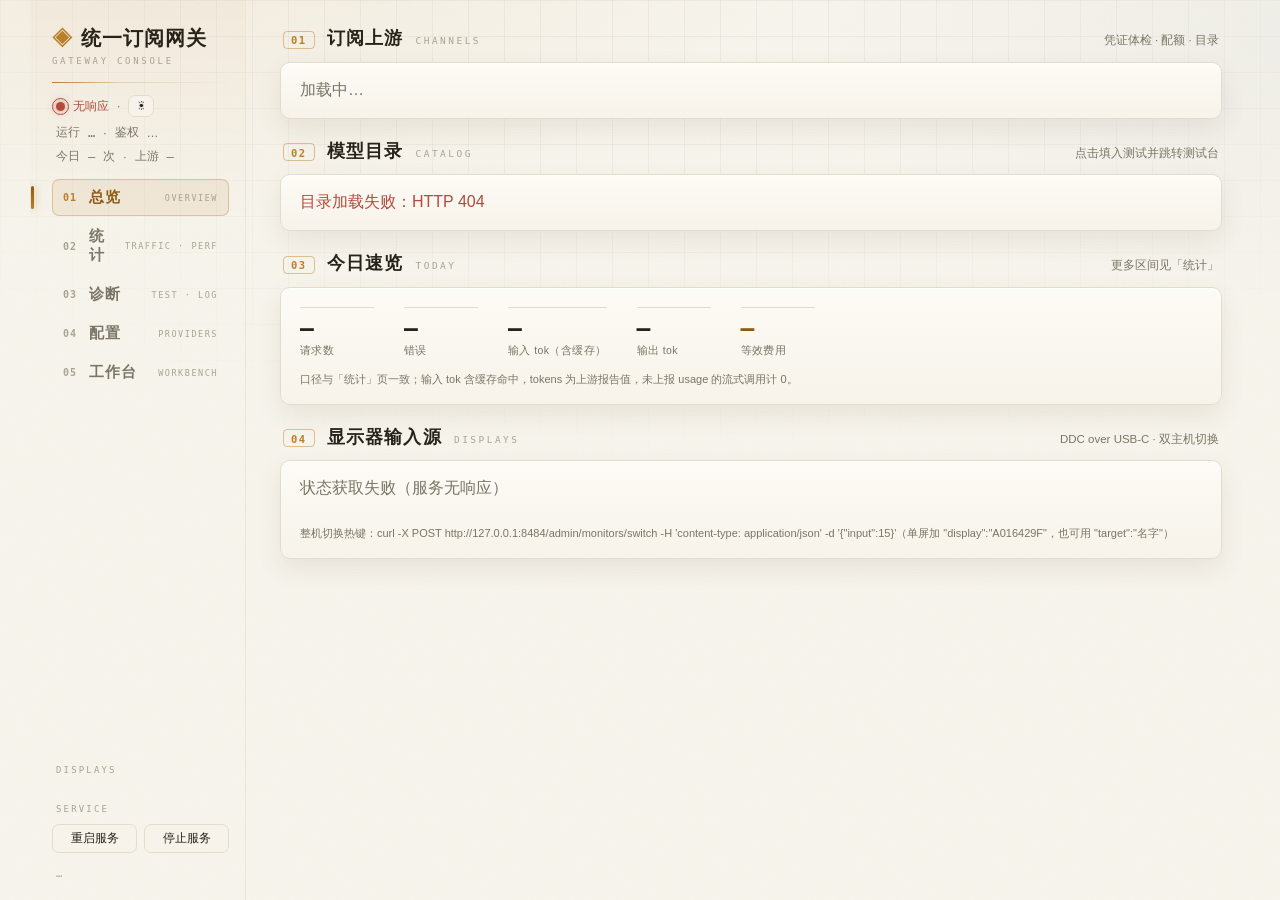
==== commit 5ae6c7c8: "前端：提取 workbench.css 共享主题（admin.html 改外链瘦身 265 行 + 加工作台导航）+ /workbench 静态路由 + install.sh 拷贝清单" ====
--- a/admin.html
+++ b/admin.html
@@ -15,236 +15,15 @@
   } catch (e) { document.documentElement.dataset.theme = 'dark'; }
 })();
 </script>
+<link rel="stylesheet" href="/workbench.css">
 <style>
-  /* 「琥珀遥测台 · 通道版」：深色航电仪表 × 宋体中文工程手册 × 等宽数据。
-     单文件零依赖，无外部字体/CDN。布局：左侧通道栏（视图切换）+ 右侧当前视图。
-     通道栏徽标给全局态势（异常上游 / 今日请求），服务控制常驻底部。 */
-  /* 主题令牌：深色为默认（航电仪表），浅色为暖纸底 + 深琥珀（同一视觉的反相）。
-     交互色统一走 *-rgb 三元组，便于 rgba() 派生；html[data-theme] 由首屏脚本切换。 */
-  :root {
-    color-scheme: dark;
-    --bg: #0f1114;
-    --panel: #15181c; --panel-2: #1a1e23; --inset: #0b0d0f;
-    --ink: #e8e3d5; --dim: #8f8a7b; --faint: #5c584e;
-    --line: #272c33; --line-soft: #1d2126;
-    --amber: #e6a23c; --amber-hi: #ffc76f; --amber-rgb: 230, 162, 60;
-    --amber-dim: rgba(230, 162, 60, .1);
-    --green: #74b98c; --green-rgb: 116, 185, 140;
-    --red: #e06a58; --red-rgb: 224, 106, 88;
-    --yellow: #d9b45c; --blue: #7fa8cc; --blue-rgb: 127, 168, 204;
-    --grid-line: rgba(255, 255, 255, .026);
-    --row-hover: rgba(255, 255, 255, .022);
-    --card-shadow: inset 0 1px 0 rgba(255, 255, 255, .03), 0 12px 34px rgba(0, 0, 0, .38);
-    --noise-op: .05;
-    --mono: ui-monospace, "SF Mono", Menlo, Consolas, monospace;
-    --serif: "Songti SC", "Noto Serif SC", "STSong", ui-serif, Georgia, serif;
-    --sans: -apple-system, "PingFang SC", "Helvetica Neue", sans-serif;
-    --rail-w: 216px;
-  }
-  html[data-theme="light"] {
-    color-scheme: light;
-    --bg: #f7f4ec;
-    --panel: #fdfbf6; --panel-2: #f7f3ea; --inset: #efeade;
-    --ink: #27231a; --dim: #7b7566; --faint: #a9a393;
-    --line: #e2dccb; --line-soft: #eae5d6;
-    --amber: #b97f2a; --amber-hi: #8c5c14; --amber-rgb: 185, 127, 42;
-    --amber-dim: rgba(185, 127, 42, .1);
-    --green: #47795a; --green-rgb: 71, 121, 90;
-    --red: #b34a3c; --red-rgb: 179, 74, 60;
-    --yellow: #8f6d1f; --blue: #4e7495; --blue-rgb: 78, 116, 149;
-    --grid-line: rgba(64, 52, 22, .05);
-    --row-hover: rgba(56, 45, 14, .035);
-    --card-shadow: inset 0 1px 0 #fff, 0 10px 26px rgba(84, 70, 34, .09);
-    --noise-op: .04;
-  }
-  * { box-sizing: border-box; margin: 0; }
-  html { scrollbar-color: var(--line) transparent; }
-  body {
-    font-family: var(--sans); color: var(--ink);
-    background:
-      radial-gradient(1100px 520px at 10% -10%, rgba(var(--amber-rgb), .075), transparent 62%),
-      radial-gradient(900px 480px at 104% 4%, rgba(var(--blue-rgb), .05), transparent 58%),
-      var(--bg);
-    min-height: 100vh;
-    transition: background-color .3s, color .3s;
-  }
-  /* 蓝图网格底纹 + 颗粒：fixed 层，不随内容滚动 */
-  body::before {
-    content: ""; position: fixed; inset: 0; z-index: 0; pointer-events: none;
-    background-image:
-      linear-gradient(var(--grid-line) 1px, transparent 1px),
-      linear-gradient(90deg, var(--grid-line) 1px, transparent 1px);
-    background-size: 36px 36px;
-    -webkit-mask-image: radial-gradient(ellipse 90% 65% at 50% 0%, #000 25%, transparent 80%);
-    mask-image: radial-gradient(ellipse 90% 65% at 50% 0%, #000 25%, transparent 80%);
-  }
-  body::after {
-    content: ""; position: fixed; inset: 0; z-index: 0; pointer-events: none; opacity: var(--noise-op);
-    background-image: url("data:image/svg+xml,%3Csvg xmlns='http://www.w3.org/2000/svg' width='140' height='140'%3E%3Cfilter id='n'%3E%3CfeTurbulence type='fractalNoise' baseFrequency='0.9' numOctaves='2'/%3E%3C/filter%3E%3Crect width='140' height='140' filter='url(%23n)' opacity='0.55'/%3E%3C/svg%3E");
-  }
-  ::selection { background: rgba(var(--amber-rgb), .32); }
-
-  /* ---- 整体骨架：左通道栏 + 右主区 -------------------------------------- */
-  .frame {
-    position: relative; z-index: 1;
-    display: grid; grid-template-columns: var(--rail-w) minmax(0, 1fr);
-    min-height: 100vh;
-    max-width: 1220px; margin: 0 auto;
-  }
-
-  /* ---- 左侧通道栏 ------------------------------------------------------- */
-  .rail {
-    position: sticky; top: 0; align-self: start;
-    height: 100vh; display: flex; flex-direction: column;
-    padding: 26px 16px 18px 22px;
-    border-right: 1px solid var(--line-soft);
-    background: linear-gradient(180deg, rgba(var(--amber-rgb), .028), transparent 30%);
-    overflow-y: auto;
-  }
-  .rail::-webkit-scrollbar { width: 0; }
-  .brand h1 {
-    font: 600 20px/1.2 var(--serif); letter-spacing: .05em;
-    display: flex; align-items: baseline; gap: 8px;
-  }
-  .brand .zh-mark { color: var(--amber); }
-  .brand .sub {
-    font: 500 9px var(--mono); color: var(--faint);
-    letter-spacing: .3em; margin-top: 6px; text-transform: uppercase;
-  }
-  .rail-rule {
-    height: 1px; margin: 16px 0 10px;
-    background: linear-gradient(90deg, var(--amber), rgba(var(--amber-rgb), .25) 40%, transparent);
-  }
-  /* 遥测状态簇（原 masthead 右侧），常驻通道栏 */
-  .rail-tel { display: flex; flex-direction: column; gap: 7px; font-size: 12px; padding: 2px 4px 0; }
-  .statline { display: flex; align-items: center; gap: 8px; font-size: 12px; }
-  .statline .mono { font-family: var(--mono); font-variant-numeric: tabular-nums; }
-
-  /* 状态灯：运行中带雷达扩散环 */
-  .dot { width: 9px; height: 9px; border-radius: 50%; background: var(--faint); position: relative; flex: none; }
-  .dot.ok { background: var(--green); box-shadow: 0 0 9px rgba(var(--green-rgb), .7); }
-  .dot.ok::after, .dot.bad::after {
-    content: ""; position: absolute; inset: -4px; border-radius: 50%;
-    border: 1px solid currentColor; animation: sweep 2.4s ease-out infinite;
-  }
-  .dot.ok::after { color: var(--green); }
-  .dot.bad { background: var(--red); box-shadow: 0 0 9px rgba(var(--red-rgb), .7); }
-  .dot.bad::after { color: var(--red); animation-duration: 1.4s; }
-  @keyframes sweep { 0% { transform: scale(.45); opacity: .9; } 75% { transform: scale(1.6); opacity: 0; } 100% { opacity: 0; } }
-
-  /* ---- 视图页签（通道栏导航）-------------------------------------------- */
-  .views { margin-top: 14px; display: flex; flex-direction: column; gap: 2px; }
-  .viewbtn {
-    display: flex; align-items: center; gap: 10px;
-    padding: 8px 10px; border-radius: 7px; border: 1px solid transparent;
-    background: transparent; color: var(--dim); cursor: pointer; text-align: left;
-    font: 500 13px var(--sans); letter-spacing: .02em;
-    transition: color .15s, background-color .15s, border-color .15s;
-    position: relative;
-  }
-  .viewbtn .idx {
-    font: 600 10px var(--mono); color: var(--faint); letter-spacing: .1em;
-    min-width: 16px;
-  }
-  .viewbtn .vname { flex: 1; font-family: var(--serif); font-weight: 600; font-size: 14.5px; letter-spacing: .08em; }
-  .viewbtn .ven { font: 500 8.5px var(--mono); color: var(--faint); letter-spacing: .18em; text-transform: uppercase; }
-  .viewbtn:hover { color: var(--ink); background: var(--row-hover); }
-  .viewbtn.active {
-    color: var(--amber-hi); background: var(--amber-dim);
-    border-color: rgba(var(--amber-rgb), .35);
-  }
-  .viewbtn.active .idx { color: var(--amber); }
-  /* 活动视图左侧的琥珀游标 */
-  .viewbtn.active::before {
-    content: ""; position: absolute; left: -22px; top: 18%; bottom: 18%;
-    width: 3px; border-radius: 99px;
-    background: linear-gradient(180deg, var(--amber-hi), var(--amber));
-    box-shadow: 0 0 8px rgba(var(--amber-rgb), .55);
-  }
-  /* 通道徽标：异常数 / 今日请求等态势数字 */
-  .vbadge {
-    font: 600 10px var(--mono); font-variant-numeric: tabular-nums;
-    border-radius: 99px; padding: 1px 7px; min-width: 22px; text-align: center;
-    background: var(--inset); border: 1px solid var(--line); color: var(--dim);
-  }
-  .vbadge.red { color: var(--red); border-color: rgba(var(--red-rgb), .5); background: rgba(var(--red-rgb), .08); }
-  .vbadge.amber { color: var(--amber-hi); border-color: rgba(var(--amber-rgb), .5); background: var(--amber-dim); }
-
-  /* 通道栏底部：服务控制 + 主题 */
-  .rail-foot { margin-top: auto; padding-top: 14px; display: flex; flex-direction: column; gap: 8px; }
-  .rail-foot .sub { font: 500 9px var(--mono); color: var(--faint); letter-spacing: .24em; text-transform: uppercase; padding: 0 4px 2px; }
-  .rail-controls { display: flex; gap: 7px; }
-  .rail-controls button { flex: 1; font-size: 11.5px; padding: 6px 8px; }
-  .rail-proto { font: 10.5px/1.6 var(--mono); color: var(--faint); padding: 4px 4px 0; word-break: break-all; }
-
-  /* ---- 右侧主区 --------------------------------------------------------- */
-  .main { padding: 30px 28px 56px 34px; min-width: 0; }
-  .view { display: none; }
-  .view.active { display: block; animation: viewin .4s cubic-bezier(.2, .7, .3, 1) both; }
-  @keyframes viewin { from { opacity: 0; transform: translateY(10px); } to { opacity: 1; transform: none; } }
-
-  /* ---- 分区标题：编号 + 宋体中文 + 等宽英文小标 ------------------------ */
-  .sec { margin-top: 24px; }
-  .sec:first-child { margin-top: 0; }
-  .sechead { display: flex; align-items: baseline; gap: 12px; margin: 0 3px 13px; flex-wrap: wrap; }
-  .sechead .idx {
-    font: 600 10.5px var(--mono); color: var(--amber); letter-spacing: .14em;
-    border: 1px solid rgba(var(--amber-rgb), .45); border-radius: 4px; padding: 2.5px 7px 1.5px;
-  }
-  .sechead h2 { font: 600 17.5px/1 var(--serif); letter-spacing: .07em; }
-  .sechead .en { font: 500 9.5px var(--mono); color: var(--faint); letter-spacing: .26em; text-transform: uppercase; }
-  .sechead .note { font-size: 11.5px; color: var(--dim); }
-  .sechead .spacer { flex: 1; }
-
-  .card {
-    background: linear-gradient(180deg, var(--panel), var(--panel-2));
-    border: 1px solid var(--line); border-radius: 10px;
-    padding: 17px 19px;
-    box-shadow: var(--card-shadow);
-    transition: background-color .3s, border-color .3s;
-  }
-
-  .grid { display: grid; grid-template-columns: repeat(auto-fit, minmax(290px, 1fr)); gap: 14px; }
-
-  /* 规格行：底部发丝线，像产品规格表 */
-  .kv { display: flex; justify-content: space-between; align-items: baseline; gap: 12px; padding: 5.5px 0; font-size: 13px; border-bottom: 1px solid var(--line-soft); }
-  .kv:last-child { border-bottom: none; }
-  .kv .k { color: var(--dim); flex: none; }
-  .kv .k b { color: var(--ink); font-weight: 600; }
-  .pdot { display: inline-block; width: 7px; height: 7px; border-radius: 2px; margin-right: 7px; vertical-align: 1px; }
-  .ok { color: var(--green); } .bad { color: var(--red); } .warn { color: var(--yellow); } .dim { color: var(--dim); }
-
-  .banner { border-radius: 10px; padding: 12px 16px; margin: 0 0 18px; font-size: 13px; line-height: 1.7; display: none; animation: viewin .5s both; }
-  .banner.red { background: rgba(var(--red-rgb), .09); border: 1px solid rgba(var(--red-rgb), .45); color: var(--ink); }
-  .banner.blue { background: rgba(var(--blue-rgb), .08); border: 1px solid rgba(var(--blue-rgb), .4); }
+  /* 「琥珀遥测台 · 通道版」管理台：视图专属样式（主题令牌 / 页面骨架 / 通用组件
+     已提取到 workbench.css，与工作台共享）。此处保留：模型目录 chips、统计大
+     数字、趋势图、性能表、供应商汇总、显示器改名输入框、测试台结果、日志流。 */
 
   .provdiv { border-top: 1px solid var(--line-soft); margin-top: 10px; padding-top: 9px; }
   .provdiv:first-child { border-top: none; margin-top: 0; padding-top: 0; }
 
-  /* ---- 按钮 / 选择器 / 分段开关 ---------------------------------------- */
-  button {
-    font: 500 12.5px var(--sans); padding: 7px 14px; border-radius: 7px; cursor: pointer;
-    border: 1px solid var(--line); background: var(--panel-2); color: var(--ink);
-    transition: border-color .16s, color .16s, background .16s, transform .16s, box-shadow .16s;
-  }
-  button:hover { border-color: var(--amber); color: var(--amber-hi); }
-  button:active { transform: translateY(1px); }
-  button.primary { background: var(--amber); border-color: var(--amber); color: #161007; font-weight: 650; }
-  button.primary:hover { background: var(--amber-hi); border-color: var(--amber-hi); color: #161007; box-shadow: 0 3px 16px rgba(var(--amber-rgb), .3); }
-  button.danger:hover { border-color: var(--red); color: var(--red); }
-  button:disabled { opacity: .45; cursor: default; transform: none; }
-  select {
-    font: inherit; font-size: 13px; padding: 7px 10px; border-radius: 7px;
-    border: 1px solid var(--line); background: var(--inset); color: var(--ink);
-  }
-  select:focus, button:focus-visible, input:focus-visible, textarea:focus-visible {
-    outline: none; border-color: var(--amber); box-shadow: 0 0 0 3px rgba(var(--amber-rgb), .16);
-  }
-  .seg { display: inline-flex; background: var(--inset); border: 1px solid var(--line); border-radius: 7px; padding: 2px; gap: 2px; }
-  .seg button { border: none; background: transparent; padding: 4px 12px; font-size: 12px; border-radius: 5px; color: var(--dim); }
-  .seg button:hover { color: var(--ink); border-color: transparent; }
-  .seg button.active { background: var(--panel-2); color: var(--amber-hi); box-shadow: inset 0 0 0 1px var(--line); }
-  .seg button.active:hover { color: var(--amber-hi); }
 
   /* ---- 模型目录 chips：按供应商着色的通道条 ---------------------------- */
   .chips { display: flex; flex-wrap: wrap; gap: 7px; }
@@ -286,16 +65,6 @@
   .xaxis span { flex: 1; text-align: center; line-height: 1; }
   .xaxis span.now { color: var(--amber-hi); font-weight: 700; }
 
-  /* ---- 表格 ------------------------------------------------------------ */
-  .tbl { width: 100%; border-collapse: collapse; font-size: 12.5px; }
-  .tbl th {
-    text-align: left; font: 600 11px var(--mono); color: var(--faint);
-    letter-spacing: .07em; padding: 6px 8px 7px; border-bottom: 1px solid var(--line);
-  }
-  .tbl td { padding: 6px 8px; border-bottom: 1px solid var(--line-soft); font-variant-numeric: tabular-nums; }
-  .tbl tbody tr:hover td, .tbl tr:hover td { background: var(--row-hover); }
-  .tbl .mono { font-family: var(--mono); }
-  .tbl button { padding: 3px 10px; font-size: 11.5px; border-radius: 5px; }
   .tbl.perf { width: max-content; min-width: 100%; }
   .tbl.perf th, .tbl.perf td { white-space: nowrap; }
   .tbl.perf th.score { color: var(--amber-hi); background: var(--amber-dim); }
@@ -309,7 +78,6 @@
   .scorebar i { display: block; height: 100%; background: var(--amber); }
   .tbl.perf tr.best .scorebar { background: rgba(255, 255, 255, .3); }
   .tbl.perf tr.best .scorebar i { background: #fff; }
-  .scroll { overflow-x: auto; }
   /* 费用统计：分供应商汇总块与单价表 */
   .provsum { display: flex; gap: 10px; flex-wrap: wrap; margin: 2px 0 12px; }
   .psum {
@@ -321,23 +89,7 @@
   details.prices summary { cursor: pointer; font-size: 12px; color: var(--dim); user-select: none; }
   details.prices summary:hover { color: var(--amber-hi); }
 
-  .badge { display: inline-block; line-height: 1.55; border-radius: 5px; padding: 1.5px 9px; font: 600 11px var(--mono); letter-spacing: .04em; vertical-align: 1px; }
-  .badge.on { color: var(--green); border: 1px solid rgba(var(--green-rgb), .42); background: rgba(var(--green-rgb), .09); }
-  .badge.off { color: var(--dim); border: 1px solid var(--line); background: var(--inset); }
-
-  /* ---- 表单 ------------------------------------------------------------ */
-  .frow { display: flex; align-items: center; gap: 12px; margin: 9px 0; }
-  .frow > label { width: 116px; flex: none; font: 500 12px var(--mono); color: var(--dim); letter-spacing: .03em; }
-  .frow input, .frow textarea {
-    flex: 1; font: 13px var(--sans); padding: 7.5px 11px; border-radius: 7px;
-    border: 1px solid var(--line); background: var(--inset); color: var(--ink);
-    transition: border-color .16s, box-shadow .16s;
-  }
-  .frow input::placeholder, .frow textarea::placeholder { color: var(--faint); }
-  .frow textarea { min-height: 70px; resize: vertical; font: 12px/1.65 var(--mono); }
-  .frow input:disabled { opacity: .5; background: var(--line-soft); }
-  .frow input[type="checkbox"] { flex: none; width: 15px; height: 15px; accent-color: var(--amber); }
-  .frow .opt { font-size: 11.5px; color: var(--dim); }
+
   /* 显示器改名输入框：行内小号，占满剩余宽度 */
   .monname {
     flex: 1; min-width: 90px; max-width: 200px; font: 12px var(--mono); padding: 3px 8px;
@@ -346,8 +98,6 @@
   .monname::placeholder { color: var(--faint); }
 
   /* ---- 测试台 / 结果 ---------------------------------------------------- */
-  .actions { display: flex; flex-wrap: wrap; gap: 9px; align-items: center; }
-  .actions select { min-width: 250px; font-family: var(--mono); font-size: 12.5px; }
   #result {
     font: 12.5px/1.8 var(--mono); white-space: pre-wrap; word-break: break-all;
     border-left: 2px solid var(--amber); border-radius: 4px 10px 10px 4px;
@@ -371,24 +121,7 @@
   pre#log::-webkit-scrollbar-thumb { background: var(--line); border-radius: 99px; }
   pre#log::-webkit-scrollbar-thumb:hover { background: rgba(var(--amber-rgb), .45); }
 
-  .foot { margin-top: 22px; font: 10.5px var(--mono); color: var(--faint); text-align: center; letter-spacing: .14em; }
-  code { background: var(--inset); border: 1px solid var(--line-soft); border-radius: 4px; padding: 1px 6px; font: 11.5px var(--mono); color: var(--amber-hi); }
-
-  /* ---- 窄屏（单列）：通道栏折叠为顶栏 ----------------------------------- */
-  @media (max-width: 900px) {
-    .frame { grid-template-columns: 1fr; }
-    .rail {
-      position: static; height: auto; border-right: none; border-bottom: 1px solid var(--line-soft);
-      padding: 18px 20px 12px;
-    }
-    .views { flex-direction: row; overflow-x: auto; margin-top: 10px; padding-bottom: 4px; }
-    .viewbtn { white-space: nowrap; padding: 6px 12px; }
-    .viewbtn.active::before { display: none; }
-    .viewbtn .ven { display: none; }
-    .rail-foot { margin-top: 10px; flex-direction: row; align-items: center; flex-wrap: wrap; }
-    .rail-foot .sub { display: none; }
-    .main { padding: 20px 20px 48px; }
-  }
+
 </style>
 </head>
 <body>
@@ -411,6 +144,7 @@
       <button class="viewbtn" data-view="traffic"><span class="idx">02</span><span class="vname">统计</span><span class="ven">Traffic · Perf</span><span class="vbadge" id="vbTraffic" hidden></span></button>
       <button class="viewbtn" data-view="test"><span class="idx">03</span><span class="vname">诊断</span><span class="ven">Test · Log</span><span class="vbadge" id="vbLog" hidden></span></button>
       <button class="viewbtn" data-view="providers"><span class="idx">04</span><span class="vname">配置</span><span class="ven">Providers</span><span class="vbadge" id="vbProviders" hidden></span></button>
+      <a class="viewbtn" href="/workbench"><span class="idx">05</span><span class="vname">工作台</span><span class="ven">Workbench</span></a>
     </nav>
     <div class="rail-foot">
       <div class="sub">Displays</div>
--- a/workbench.css
+++ b/workbench.css
@@ -0,0 +1,281 @@
+/* 「琥珀遥测台」共享主题：管理台（admin.html）与工作台（workbench.html）共用的
+   主题令牌、页面骨架与通用组件。视图专属样式仍内嵌在各自页面。
+   深色航电仪表 × 宋体中文工程手册 × 等宽数据；无外部字体/CDN。 */
+
+/* 主题令牌：深色为默认（航电仪表），浅色为暖纸底 + 深琥珀（同一视觉的反相）。
+   交互色统一走 *-rgb 三元组，便于 rgba() 派生；html[data-theme] 由各页内联首屏脚本切换。 */
+:root {
+  color-scheme: dark;
+  --bg: #0f1114;
+  --panel: #15181c; --panel-2: #1a1e23; --inset: #0b0d0f;
+  --ink: #e8e3d5; --dim: #8f8a7b; --faint: #5c584e;
+  --line: #272c33; --line-soft: #1d2126;
+  --amber: #e6a23c; --amber-hi: #ffc76f; --amber-rgb: 230, 162, 60;
+  --amber-dim: rgba(230, 162, 60, .1);
+  --green: #74b98c; --green-rgb: 116, 185, 140;
+  --red: #e06a58; --red-rgb: 224, 106, 88;
+  --yellow: #d9b45c; --blue: #7fa8cc; --blue-rgb: 127, 168, 204;
+  --grid-line: rgba(255, 255, 255, .026);
+  --row-hover: rgba(255, 255, 255, .022);
+  --card-shadow: inset 0 1px 0 rgba(255, 255, 255, .03), 0 12px 34px rgba(0, 0, 0, .38);
+  --noise-op: .05;
+  --mono: ui-monospace, "SF Mono", Menlo, Consolas, monospace;
+  --serif: "Songti SC", "Noto Serif SC", "STSong", ui-serif, Georgia, serif;
+  --sans: -apple-system, "PingFang SC", "Helvetica Neue", sans-serif;
+  --rail-w: 216px;
+}
+html[data-theme="light"] {
+  color-scheme: light;
+  --bg: #f7f4ec;
+  --panel: #fdfbf6; --panel-2: #f7f3ea; --inset: #efeade;
+  --ink: #27231a; --dim: #7b7566; --faint: #a9a393;
+  --line: #e2dccb; --line-soft: #eae5d6;
+  --amber: #b97f2a; --amber-hi: #8c5c14; --amber-rgb: 185, 127, 42;
+  --amber-dim: rgba(185, 127, 42, .1);
+  --green: #47795a; --green-rgb: 71, 121, 90;
+  --red: #b34a3c; --red-rgb: 179, 74, 60;
+  --yellow: #8f6d1f; --blue: #4e7495; --blue-rgb: 78, 116, 149;
+  --grid-line: rgba(64, 52, 22, .05);
+  --row-hover: rgba(56, 45, 14, .035);
+  --card-shadow: inset 0 1px 0 #fff, 0 10px 26px rgba(84, 70, 34, .09);
+  --noise-op: .04;
+}
+* { box-sizing: border-box; margin: 0; }
+html { scrollbar-color: var(--line) transparent; }
+body {
+  font-family: var(--sans); color: var(--ink);
+  background:
+    radial-gradient(1100px 520px at 10% -10%, rgba(var(--amber-rgb), .075), transparent 62%),
+    radial-gradient(900px 480px at 104% 4%, rgba(var(--blue-rgb), .05), transparent 58%),
+    var(--bg);
+  min-height: 100vh;
+  transition: background-color .3s, color .3s;
+}
+/* 蓝图网格底纹 + 颗粒：fixed 层，不随内容滚动 */
+body::before {
+  content: ""; position: fixed; inset: 0; z-index: 0; pointer-events: none;
+  background-image:
+    linear-gradient(var(--grid-line) 1px, transparent 1px),
+    linear-gradient(90deg, var(--grid-line) 1px, transparent 1px);
+  background-size: 36px 36px;
+  -webkit-mask-image: radial-gradient(ellipse 90% 65% at 50% 0%, #000 25%, transparent 80%);
+  mask-image: radial-gradient(ellipse 90% 65% at 50% 0%, #000 25%, transparent 80%);
+}
+body::after {
+  content: ""; position: fixed; inset: 0; z-index: 0; pointer-events: none; opacity: var(--noise-op);
+  background-image: url("data:image/svg+xml,%3Csvg xmlns='http://www.w3.org/2000/svg' width='140' height='140'%3E%3Cfilter id='n'%3E%3CfeTurbulence type='fractalNoise' baseFrequency='0.9' numOctaves='2'/%3E%3C/filter%3E%3Crect width='140' height='140' filter='url(%23n)' opacity='0.55'/%3E%3C/svg%3E");
+}
+::selection { background: rgba(var(--amber-rgb), .32); }
+
+/* ---- 整体骨架：左通道栏 + 右主区 -------------------------------------- */
+.frame {
+  position: relative; z-index: 1;
+  display: grid; grid-template-columns: var(--rail-w) minmax(0, 1fr);
+  min-height: 100vh;
+  max-width: 1220px; margin: 0 auto;
+}
+
+/* ---- 左侧通道栏 ------------------------------------------------------- */
+.rail {
+  position: sticky; top: 0; align-self: start;
+  height: 100vh; display: flex; flex-direction: column;
+  padding: 26px 16px 18px 22px;
+  border-right: 1px solid var(--line-soft);
+  background: linear-gradient(180deg, rgba(var(--amber-rgb), .028), transparent 30%);
+  overflow-y: auto;
+}
+.rail::-webkit-scrollbar { width: 0; }
+.brand h1 {
+  font: 600 20px/1.2 var(--serif); letter-spacing: .05em;
+  display: flex; align-items: baseline; gap: 8px;
+}
+.brand .zh-mark { color: var(--amber); }
+.brand .sub {
+  font: 500 9px var(--mono); color: var(--faint);
+  letter-spacing: .3em; margin-top: 6px; text-transform: uppercase;
+}
+.rail-rule {
+  height: 1px; margin: 16px 0 10px;
+  background: linear-gradient(90deg, var(--amber), rgba(var(--amber-rgb), .25) 40%, transparent);
+}
+/* 遥测状态簇，常驻通道栏 */
+.rail-tel { display: flex; flex-direction: column; gap: 7px; font-size: 12px; padding: 2px 4px 0; }
+.statline { display: flex; align-items: center; gap: 8px; font-size: 12px; }
+.statline .mono { font-family: var(--mono); font-variant-numeric: tabular-nums; }
+
+/* 状态灯：运行中带雷达扩散环 */
+.dot { width: 9px; height: 9px; border-radius: 50%; background: var(--faint); position: relative; flex: none; }
+.dot.ok { background: var(--green); box-shadow: 0 0 9px rgba(var(--green-rgb), .7); }
+.dot.ok::after, .dot.bad::after {
+  content: ""; position: absolute; inset: -4px; border-radius: 50%;
+  border: 1px solid currentColor; animation: sweep 2.4s ease-out infinite;
+}
+.dot.ok::after { color: var(--green); }
+.dot.bad { background: var(--red); box-shadow: 0 0 9px rgba(var(--red-rgb), .7); }
+.dot.bad::after { color: var(--red); animation-duration: 1.4s; }
+@keyframes sweep { 0% { transform: scale(.45); opacity: .9; } 75% { transform: scale(1.6); opacity: 0; } 100% { opacity: 0; } }
+
+/* ---- 视图页签（通道栏导航；跨页链接用 <a class="viewbtn">）------------- */
+.views { margin-top: 14px; display: flex; flex-direction: column; gap: 2px; }
+.viewbtn {
+  display: flex; align-items: center; gap: 10px;
+  padding: 8px 10px; border-radius: 7px; border: 1px solid transparent;
+  background: transparent; color: var(--dim); cursor: pointer; text-align: left;
+  font: 500 13px var(--sans); letter-spacing: .02em;
+  text-decoration: none;
+  transition: color .15s, background-color .15s, border-color .15s;
+  position: relative;
+}
+.viewbtn .idx {
+  font: 600 10px var(--mono); color: var(--faint); letter-spacing: .1em;
+  min-width: 16px;
+}
+.viewbtn .vname { flex: 1; font-family: var(--serif); font-weight: 600; font-size: 14.5px; letter-spacing: .08em; }
+.viewbtn .ven { font: 500 8.5px var(--mono); color: var(--faint); letter-spacing: .18em; text-transform: uppercase; }
+.viewbtn:hover { color: var(--ink); background: var(--row-hover); }
+.viewbtn.active {
+  color: var(--amber-hi); background: var(--amber-dim);
+  border-color: rgba(var(--amber-rgb), .35);
+}
+.viewbtn.active .idx { color: var(--amber); }
+/* 活动视图左侧的琥珀游标 */
+.viewbtn.active::before {
+  content: ""; position: absolute; left: -22px; top: 18%; bottom: 18%;
+  width: 3px; border-radius: 99px;
+  background: linear-gradient(180deg, var(--amber-hi), var(--amber));
+  box-shadow: 0 0 8px rgba(var(--amber-rgb), .55);
+}
+/* 通道徽标：异常数 / 今日请求等态势数字 */
+.vbadge {
+  font: 600 10px var(--mono); font-variant-numeric: tabular-nums;
+  border-radius: 99px; padding: 1px 7px; min-width: 22px; text-align: center;
+  background: var(--inset); border: 1px solid var(--line); color: var(--dim);
+}
+.vbadge.red { color: var(--red); border-color: rgba(var(--red-rgb), .5); background: rgba(var(--red-rgb), .08); }
+.vbadge.amber { color: var(--amber-hi); border-color: rgba(var(--amber-rgb), .5); background: var(--amber-dim); }
+
+/* 通道栏底部：服务控制 + 主题 */
+.rail-foot { margin-top: auto; padding-top: 14px; display: flex; flex-direction: column; gap: 8px; }
+.rail-foot .sub { font: 500 9px var(--mono); color: var(--faint); letter-spacing: .24em; text-transform: uppercase; padding: 0 4px 2px; }
+.rail-controls { display: flex; gap: 7px; }
+.rail-controls button { flex: 1; font-size: 11.5px; padding: 6px 8px; }
+.rail-proto { font: 10.5px/1.6 var(--mono); color: var(--faint); padding: 4px 4px 0; word-break: break-all; }
+
+/* ---- 右侧主区 --------------------------------------------------------- */
+.main { padding: 30px 28px 56px 34px; min-width: 0; }
+.view { display: none; }
+.view.active { display: block; animation: viewin .4s cubic-bezier(.2, .7, .3, 1) both; }
+@keyframes viewin { from { opacity: 0; transform: translateY(10px); } to { opacity: 1; transform: none; } }
+
+/* ---- 分区标题：编号 + 宋体中文 + 等宽英文小标 ------------------------ */
+.sec { margin-top: 24px; }
+.sec:first-child { margin-top: 0; }
+.sechead { display: flex; align-items: baseline; gap: 12px; margin: 0 3px 13px; flex-wrap: wrap; }
+.sechead .idx {
+  font: 600 10.5px var(--mono); color: var(--amber); letter-spacing: .14em;
+  border: 1px solid rgba(var(--amber-rgb), .45); border-radius: 4px; padding: 2.5px 7px 1.5px;
+}
+.sechead h2 { font: 600 17.5px/1 var(--serif); letter-spacing: .07em; }
+.sechead .en { font: 500 9.5px var(--mono); color: var(--faint); letter-spacing: .26em; text-transform: uppercase; }
+.sechead .note { font-size: 11.5px; color: var(--dim); }
+.sechead .spacer { flex: 1; }
+
+.card {
+  background: linear-gradient(180deg, var(--panel), var(--panel-2));
+  border: 1px solid var(--line); border-radius: 10px;
+  padding: 17px 19px;
+  box-shadow: var(--card-shadow);
+  transition: background-color .3s, border-color .3s;
+}
+
+.grid { display: grid; grid-template-columns: repeat(auto-fit, minmax(290px, 1fr)); gap: 14px; }
+
+/* 规格行：底部发丝线，像产品规格表 */
+.kv { display: flex; justify-content: space-between; align-items: baseline; gap: 12px; padding: 5.5px 0; font-size: 13px; border-bottom: 1px solid var(--line-soft); }
+.kv:last-child { border-bottom: none; }
+.kv .k { color: var(--dim); flex: none; }
+.kv .k b { color: var(--ink); font-weight: 600; }
+.pdot { display: inline-block; width: 7px; height: 7px; border-radius: 2px; margin-right: 7px; vertical-align: 1px; }
+.ok { color: var(--green); } .bad { color: var(--red); } .warn { color: var(--yellow); } .dim { color: var(--dim); }
+
+.banner { border-radius: 10px; padding: 12px 16px; margin: 0 0 18px; font-size: 13px; line-height: 1.7; display: none; animation: viewin .5s both; }
+.banner.red { background: rgba(var(--red-rgb), .09); border: 1px solid rgba(var(--red-rgb), .45); color: var(--ink); }
+.banner.blue { background: rgba(var(--blue-rgb), .08); border: 1px solid rgba(var(--blue-rgb), .4); }
+
+/* ---- 按钮 / 选择器 / 分段开关 ---------------------------------------- */
+button {
+  font: 500 12.5px var(--sans); padding: 7px 14px; border-radius: 7px; cursor: pointer;
+  border: 1px solid var(--line); background: var(--panel-2); color: var(--ink);
+  transition: border-color .16s, color .16s, background .16s, transform .16s, box-shadow .16s;
+}
+button:hover { border-color: var(--amber); color: var(--amber-hi); }
+button:active { transform: translateY(1px); }
+button.primary { background: var(--amber); border-color: var(--amber); color: #161007; font-weight: 650; }
+button.primary:hover { background: var(--amber-hi); border-color: var(--amber-hi); color: #161007; box-shadow: 0 3px 16px rgba(var(--amber-rgb), .3); }
+button.danger:hover { border-color: var(--red); color: var(--red); }
+button:disabled { opacity: .45; cursor: default; transform: none; }
+select {
+  font: inherit; font-size: 13px; padding: 7px 10px; border-radius: 7px;
+  border: 1px solid var(--line); background: var(--inset); color: var(--ink);
+}
+select:focus, button:focus-visible, input:focus-visible, textarea:focus-visible {
+  outline: none; border-color: var(--amber); box-shadow: 0 0 0 3px rgba(var(--amber-rgb), .16);
+}
+.seg { display: inline-flex; background: var(--inset); border: 1px solid var(--line); border-radius: 7px; padding: 2px; gap: 2px; }
+.seg button { border: none; background: transparent; padding: 4px 12px; font-size: 12px; border-radius: 5px; color: var(--dim); }
+.seg button:hover { color: var(--ink); border-color: transparent; }
+.seg button.active { background: var(--panel-2); color: var(--amber-hi); box-shadow: inset 0 0 0 1px var(--line); }
+.seg button.active:hover { color: var(--amber-hi); }
+
+/* ---- 表格（基础；admin 的性能表变体在各自页面内嵌）-------------------- */
+.tbl { width: 100%; border-collapse: collapse; font-size: 12.5px; }
+.tbl th {
+  text-align: left; font: 600 11px var(--mono); color: var(--faint);
+  letter-spacing: .07em; padding: 6px 8px 7px; border-bottom: 1px solid var(--line);
+}
+.tbl td { padding: 6px 8px; border-bottom: 1px solid var(--line-soft); font-variant-numeric: tabular-nums; }
+.tbl tbody tr:hover td, .tbl tr:hover td { background: var(--row-hover); }
+.tbl .mono { font-family: var(--mono); }
+.tbl button { padding: 3px 10px; font-size: 11.5px; border-radius: 5px; }
+.scroll { overflow-x: auto; }
+
+.badge { display: inline-block; line-height: 1.55; border-radius: 5px; padding: 1.5px 9px; font: 600 11px var(--mono); letter-spacing: .04em; vertical-align: 1px; }
+.badge.on { color: var(--green); border: 1px solid rgba(var(--green-rgb), .42); background: rgba(var(--green-rgb), .09); }
+.badge.off { color: var(--dim); border: 1px solid var(--line); background: var(--inset); }
+
+/* ---- 表单 ------------------------------------------------------------ */
+.frow { display: flex; align-items: center; gap: 12px; margin: 9px 0; }
+.frow > label { width: 116px; flex: none; font: 500 12px var(--mono); color: var(--dim); letter-spacing: .03em; }
+.frow input, .frow textarea {
+  flex: 1; font: 13px var(--sans); padding: 7.5px 11px; border-radius: 7px;
+  border: 1px solid var(--line); background: var(--inset); color: var(--ink);
+  transition: border-color .16s, box-shadow .16s;
+}
+.frow input::placeholder, .frow textarea::placeholder { color: var(--faint); }
+.frow textarea { min-height: 70px; resize: vertical; font: 12px/1.65 var(--mono); }
+.frow input:disabled { opacity: .5; background: var(--line-soft); }
+.frow input[type="checkbox"] { flex: none; width: 15px; height: 15px; accent-color: var(--amber); }
+.frow .opt { font-size: 11.5px; color: var(--dim); }
+
+/* ---- 操作行 ----------------------------------------------------------- */
+.actions { display: flex; flex-wrap: wrap; gap: 9px; align-items: center; }
+.actions select { min-width: 250px; font-family: var(--mono); font-size: 12.5px; }
+
+.foot { margin-top: 22px; font: 10.5px var(--mono); color: var(--faint); text-align: center; letter-spacing: .14em; }
+code { background: var(--inset); border: 1px solid var(--line-soft); border-radius: 4px; padding: 1px 6px; font: 11.5px var(--mono); color: var(--amber-hi); }
+
+/* ---- 窄屏（单列）：通道栏折叠为顶栏 ----------------------------------- */
+@media (max-width: 900px) {
+  .frame { grid-template-columns: 1fr; }
+  .rail {
+    position: static; height: auto; border-right: none; border-bottom: 1px solid var(--line-soft);
+    padding: 18px 20px 12px;
+  }
+  .views { flex-direction: row; overflow-x: auto; margin-top: 10px; padding-bottom: 4px; }
+  .viewbtn { white-space: nowrap; padding: 6px 12px; }
+  .viewbtn.active::before { display: none; }
+  .viewbtn .ven { display: none; }
+  .rail-foot { margin-top: 10px; flex-direction: row; align-items: center; flex-wrap: wrap; }
+  .rail-foot .sub { display: none; }
+  .main { padding: 20px 20px 48px; }
+}
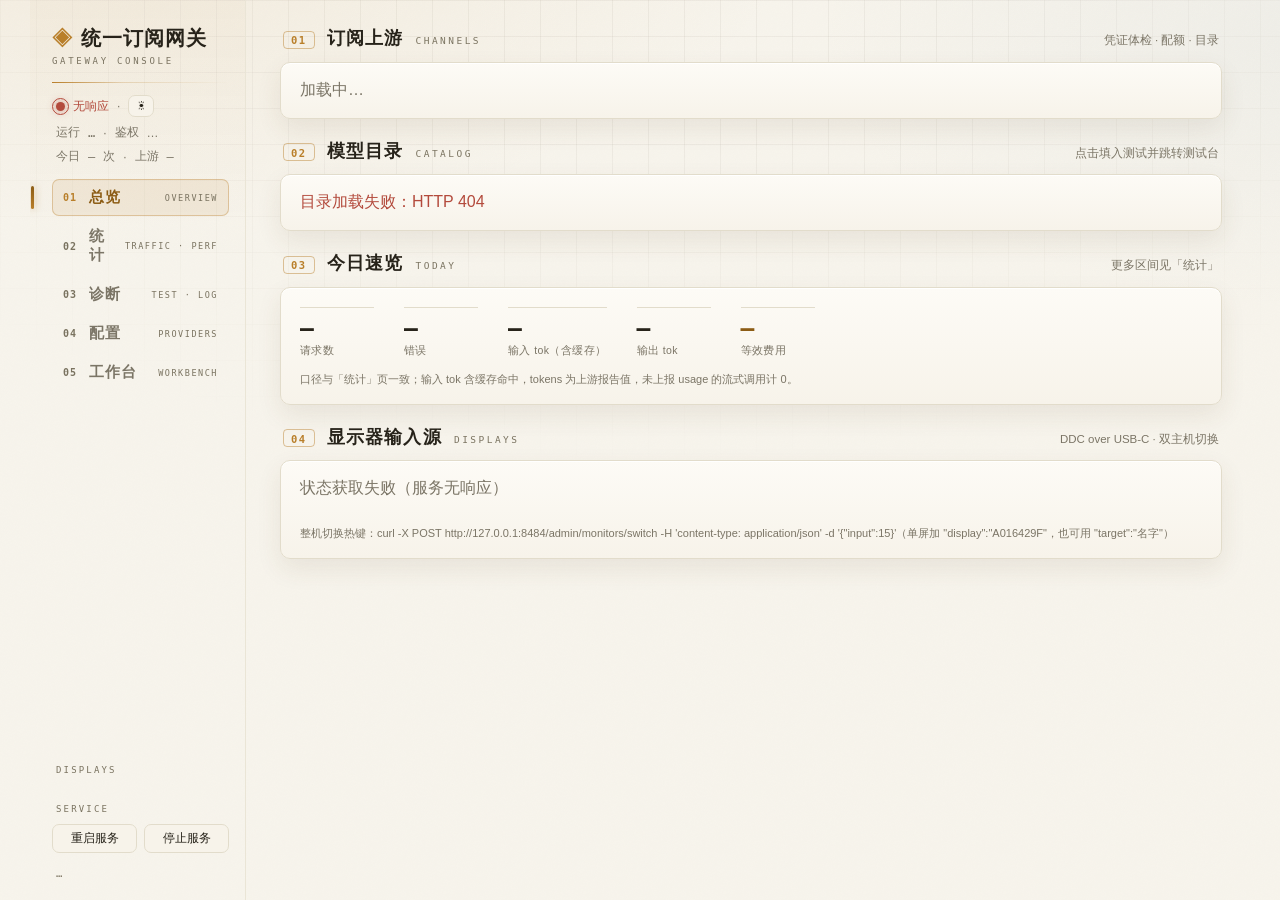
==== commit e3ab4b01: "hygiene-r1 收口一致性：① workbench/admin 两页补内联 SVG favicon（data URI，不加服务端路由）——消除每次打开页面必现的 GET /favicon.ico" ====
--- a/admin.html
+++ b/admin.html
@@ -5,6 +5,7 @@
 <meta name="viewport" content=device-width, initial-scale=1">
 <meta name="color-scheme" content="dark light">
 <title>统一订阅网关 · 管理台</title>
+<link rel="icon" href="data:image/svg+xml,%3Csvg xmlns='http://www.w3.org/2000/svg' viewBox='0 0 16 16'%3E%3Crect width='16' height='16' rx='3' fill='%231a1410'/%3E%3Ccircle cx='8' cy='8' r='4.5' fill='none' stroke='%23d97706' stroke-width='2'/%3E%3Ccircle cx='8' cy='8' r='1.5' fill='%23d97706'/%3E%3C/svg%3E">
 <script>
 // 首屏先定主题（localStorage 覆盖 > 跟随系统），避免渲染后闪色
 (function () {
--- a/workbench.css
+++ b/workbench.css
@@ -28,7 +28,7 @@
   color-scheme: light;
   --bg: #f7f4ec;
   --panel: #fdfbf6; --panel-2: #f7f3ea; --inset: #efeade;
-  --ink: #27231a; --dim: #7b7566; --faint: #a9a393;
+  --ink: #27231a; --dim: #7b7566; --faint: #7a7360; /* 原 #a9a393 对比约 2.5:1，加深到约 4:1（次要文字/未选中态） */
   --line: #e2dccb; --line-soft: #eae5d6;
   --amber: #b97f2a; --amber-hi: #8c5c14; --amber-rgb: 185, 127, 42;
   --amber-dim: rgba(185, 127, 42, .1);
@@ -266,7 +266,9 @@
 
 /* ---- 窄屏（单列）：通道栏折叠为顶栏 ----------------------------------- */
 @media (max-width: 900px) {
-  .frame { grid-template-columns: 1fr; }
+  /* 单列下 grid 的自动行高比顶栏实际高度多出约 37px 空白（sticky 遗留的量），
+     直接退回块布局：顶栏贴着内容，实测无副作用 */
+  .frame { display: block; }
   .rail {
     position: static; height: auto; border-right: none; border-bottom: 1px solid var(--line-soft);
     padding: 18px 20px 12px;
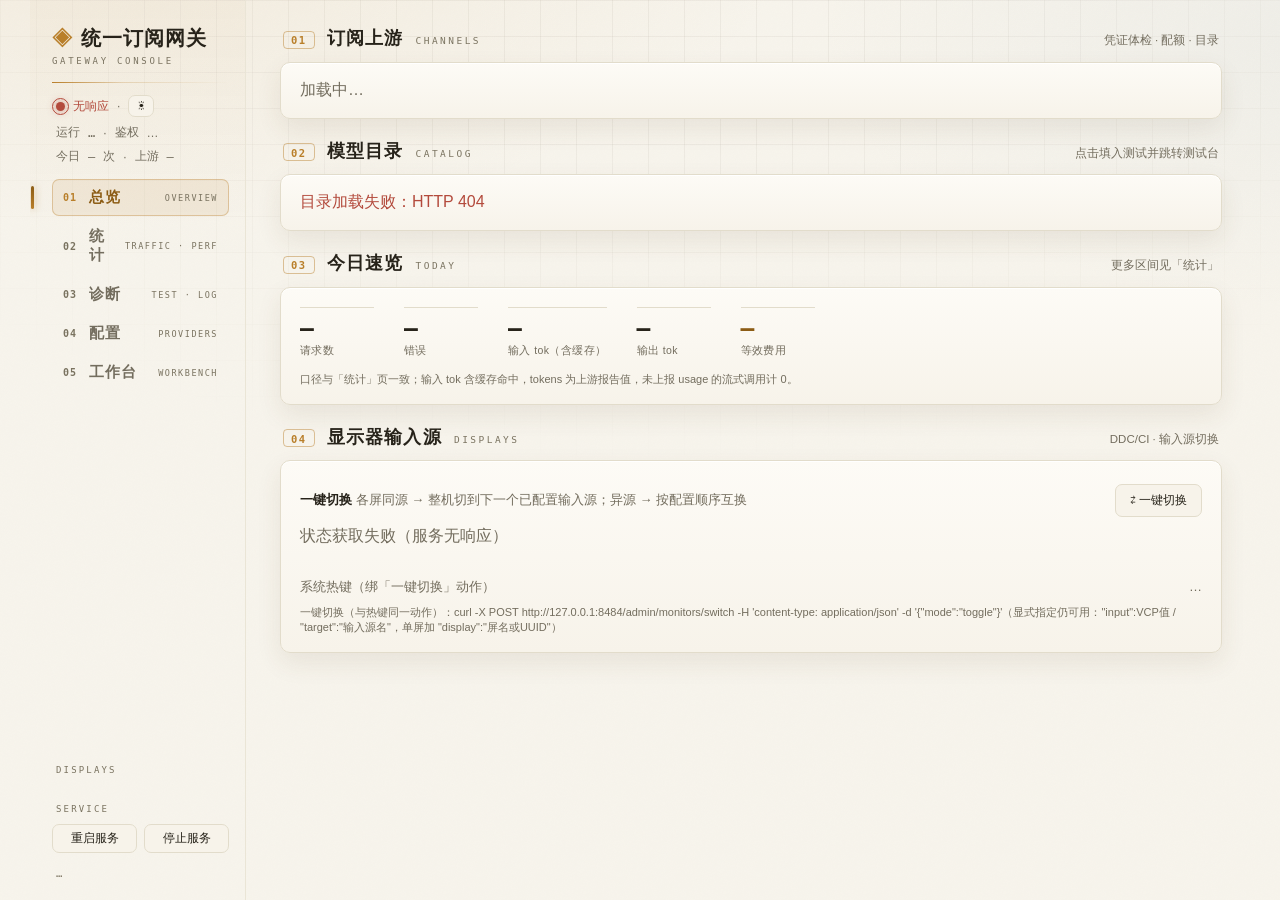
==== commit 4f0cd000: "feat: 显示器热键改单键 toggle 模型——F13 一键切换（同源对切/异源互换），通用任意屏数拓扑 作废先前「F13→输入15 / F14→输入21」双键方案（edb4a3a/1154401" ====
--- a/admin.html
+++ b/admin.html
@@ -194,11 +194,16 @@
         </div>
       </section>
       <section class="sec">
-        <div class="sechead"><span class="idx">04</span><h2>显示器输入源</h2><span class="en">Displays</span><span class="spacer"></span><span class="note">DDC over USB-C · 双主机切换</span></div>
+        <div class="sechead"><span class="idx">04</span><h2>显示器输入源</h2><span class="en">Displays</span><span class="spacer"></span><span class="note">DDC/CI · 输入源切换</span></div>
         <div class="card">
+          <div class="kv" style="border-bottom:none;margin-bottom:4px">
+            <span class="k" style="flex:1"><b>一键切换</b> <span class="dim">各屏同源 → 整机切到下一个已配置输入源；异源 → 按配置顺序互换</span></span>
+            <span><button id="monToggle" style="font-size:12px">⇄ 一键切换</button></span>
+          </div>
           <div id="monList"><span class="dim">加载中…</span></div>
           <div class="dim" id="monMsg" style="font-size:12px;margin-top:8px;min-height:15px"></div>
-          <div class="dim" style="font-size:11px;margin-top:4px">整机切换热键：<span class="mono">curl -X POST http://127.0.0.1:<span id="monPort">8484</span>/admin/monitors/switch -H 'content-type: application/json' -d '{"input":15}'</span>（单屏加 <span class="mono">"display":"A016429F"</span>，也可用 <span class="mono">"target":"名字"</span>）</div>
+          <div class="kv" style="margin-top:2px;border-bottom:none"><span class="k">系统热键（绑「一键切换」动作）</span><span id="monHkBox"><span class="dim">…</span></span></div>
+          <div class="dim" style="font-size:11px;margin-top:4px">一键切换（与热键同一动作）：<span class="mono">curl -X POST http://127.0.0.1:<span id="monPort">8484</span>/admin/monitors/switch -H 'content-type: application/json' -d '{"mode":"toggle"}'</span>（显式指定仍可用：<span class="mono">"input":VCP值</span> / <span class="mono">"target":"输入源名"</span>，单屏加 <span class="mono">"display":"屏名或UUID"</span>）</div>
         </div>
       </section>
     </section>
@@ -1081,6 +1086,8 @@
 let monState = null;   // 最近一次 /admin/monitors 响应
 let monNames = {};     // 改名输入框里的草稿值，轮询重渲染时不被冲掉
 let monEditing = null; // 正在改名的条目键（'in:15' / 'disp:UUID'），同一时刻只编辑一个
+let monHkEditing = false; // 热键改绑编辑态（与改名一样：编辑中不重绘打断输入）
+let monHkDraft = '';      // 热键输入框草稿
 
 const monInputKey = (v) => `in:${v}`;
 const monDispKey = (uuid) => `disp:${String(uuid).toUpperCase()}`;
@@ -1106,10 +1113,26 @@
     return;
   }
   const inputs = d.inputs || [];
-  // 左侧栏：每个输入源一个按钮，整机同切（顺序即配置里的声明顺序）
-  rail.innerHTML = inputs.map((i, idx) =>
-    `<button class="${idx === 0 ? 'primary' : ''}" data-mminput="${i.value}" ${monBusy ? 'disabled' : ''}>${esc(i.label)}</button>`
-  ).join('') || '<span class="dim" style="font-size:11px">未配置输入源</span>';
+  // 左侧栏：一键切换（toggle）置顶，其后每个输入源一个显式整机同切按钮
+  rail.innerHTML = `<button data-mmtoggle="1" ${monBusy ? 'disabled' : ''} title="各屏同源→切到下一个已配置输入源；异源→互换">⇄ 一键切换</button>`
+    + inputs.map((i, idx) =>
+      `<button class="${idx === 0 ? 'primary' : ''}" data-mminput="${i.value}" ${monBusy ? 'disabled' : ''}>${esc(i.label)}</button>`
+    ).join('');
+
+  // 热键改绑行：当前绑定展示为可编辑输入（逗号/空格分隔多把键，全部绑 toggle 动作）
+  const hk = $('monHkBox');
+  if (hk) {
+    if (monHkEditing) {
+      hk.innerHTML = `<input class="monname" id="monHkKeys" value="${esc(monHkDraft)}" maxlength="80" placeholder="如 f13 或 f13, cmd+opt+d" autocomplete="off" spellcheck="false" style="max-width:220px">`
+        + `<button id="monHkSave" style="padding:2px 8px;font-size:11px;margin-left:6px">保存</button>`
+        + `<button id="monHkCancel" style="padding:2px 8px;font-size:11px;margin-left:4px">取消</button>`
+        + `<span class="dim" style="font-size:11px;margin-left:6px">key 记号：f13 / cmd+opt+w 等，空 = 不绑</span>`;
+    } else {
+      const keys = (d.hotkeys || []).map((h) => h.key);
+      hk.innerHTML = `<span class="mono">${keys.length ? esc(keys.join('、')) : '<span class="dim">未绑</span>'}</span>`
+        + `<button id="monHkEdit" style="padding:2px 8px;font-size:11px;margin-left:6px">改绑</button>`;
+    }
+  }
 
   box.innerHTML = (d.monitors || []).map((m) => {
     const err = m.error ? ` <span class="bad" style="font-size:11px">${esc(m.error)}</span>` : '';
@@ -1159,11 +1182,13 @@
   if (inName) inName.placeholder = `留空 = 输入 ${$('monInPick')?.value ?? 'N'}`;
 }
 
-// 左侧栏整机切换
+// 左侧栏：一键切换 + 整机显式切换
 $('railMonBtns').addEventListener('click', (e) => {
+  if (e.target.closest('button[data-mmtoggle]') && !monBusy) return switchMon({ mode: 'toggle' });
   const b = e.target.closest('button[data-mminput]');
   if (b && !monBusy) switchMon({ input: Number(b.dataset.mminput) });
 });
+$('monToggle').addEventListener('click', () => { if (!monBusy) switchMon({ mode: 'toggle' }); });
 
 // 单屏轮换切换 + 输入源改名下拉（事件委托在容器上）
 $('monList').addEventListener('change', (e) => {
@@ -1223,11 +1248,11 @@
 async function loadMonitors(refresh = false) {
   try {
     const d = await jf('/admin/monitors' + (refresh ? '?refresh=1' : ''));
-    // 正在改名时不重绘：轮询每 6s 一次，重绘会打断输入焦点与光标位置。
+    // 正在改名/改绑热键时不重绘：轮询每 6s 一次，重绘会打断输入焦点与光标位置。
     // 只更新状态机（monState），点保存后 loadMonitors(true) 再整体刷新。
-    if (monEditing) { monState = d; return; }
+    if (monEditing || monHkEditing) { monState = d; return; }
     renderMonitors(d);
-  } catch { if (!monEditing) renderMonitors(null); }
+  } catch { if (!monEditing && !monHkEditing) renderMonitors(null); }
 }
 
 function setMonMsg(text) {
@@ -1238,16 +1263,56 @@
 async function switchMon(body) {
   if (monBusy) return;
   monBusy = true;
-  const label = body.display ? `${body.display} 切换中…` : '切换中…（DDC 较慢，约 2-4 秒）';
+  const label = body.mode === 'toggle' ? '一键切换中…（先读各屏当前输入，DDC 较慢）'
+    : body.display ? `${body.display} 切换中…` : '切换中…（DDC 较慢，约 2-4 秒）';
   setMonMsg(label);
   if (monState) renderMonitors(monState); // 立刻置灰按钮，避免重复点
   try {
     const r = await fetch('/admin/monitors/switch', { method: 'POST', headers: { 'content-type': 'application/json' }, body: JSON.stringify(body) });
     const j = await r.json().catch(() => null);
-    setMonMsg(r.ok && j?.ok ? `已切换（${j.displays || '全部'} → ${j.inputLabel || body.input}）` : `失败：${j?.error?.message || 'HTTP ' + r.status}`);
+    if (r.ok && j?.ok) {
+      setMonMsg(body.mode === 'toggle'
+        ? `一键切换完成（${j.rule === 'cycle' ? '同源对切' : '异源互换'}：${(j.monitors || []).map((m) => `${m.label} ${m.fromLabel ?? m.from}→${m.toLabel ?? m.to}`).join('、')}）`
+        : `已切换（${j.displays || '全部'} → ${j.inputLabel || body.input}）`);
+    } else {
+      setMonMsg(`失败：${j?.error?.message || 'HTTP ' + r.status}`);
+    }
   } catch (e) { setMonMsg(`请求异常：${e}`); }
   monBusy = false;
   setTimeout(() => loadMonitors(true), 4500); // 等过渡态（读回 0）过去再强刷
+}
+
+// 热键改绑：编辑/取消/保存（整体替换 monitors.hotkeys，全部绑 toggle 动作）
+$('monHkBox').addEventListener('click', (e) => {
+  if (e.target.closest('#monHkEdit')) {
+    monHkEditing = true;
+    monHkDraft = (monState?.hotkeys || []).map((h) => h.key).join(', ');
+    return renderMonitors(monState);
+  }
+  if (e.target.closest('#monHkCancel')) { monHkEditing = false; return renderMonitors(monState); }
+  if (e.target.closest('#monHkSave')) return saveMonHotkeys();
+});
+$('monHkBox').addEventListener('input', (e) => {
+  if (e.target.id === 'monHkKeys') monHkDraft = e.target.value;
+});
+$('monHkBox').addEventListener('keydown', (e) => {
+  if (e.target.id === 'monHkKeys' && e.key === 'Enter') saveMonHotkeys();
+});
+
+async function saveMonHotkeys() {
+  const keys = monHkDraft.split(/[,，、\s]+/).map((k) => k.trim().toLowerCase()).filter(Boolean);
+  const hotkeys = [...new Set(keys)].map((key) => ({ action: 'toggle', key }));
+  try {
+    const r = await fetch('/admin/monitors/hotkeys', {
+      method: 'POST', headers: { 'content-type': 'application/json' },
+      body: JSON.stringify({ hotkeys }),
+    });
+    const j = await r.json().catch(() => null);
+    if (!r.ok) return setMonMsg(`热键改绑失败：${j?.error?.message || 'HTTP ' + r.status}`);
+    monHkEditing = false;
+    setMonMsg(`热键已改绑：${hotkeys.length ? hotkeys.map((h) => h.key).join('、') : '（未绑）'}（守护按 mtime 热加载，数秒内生效）`);
+    await loadMonitors(true);
+  } catch (e) { setMonMsg(`请求异常：${e}`); }
 }
 
 // ---- 供应商配置管理（/admin/providers，改完热生效） ------------------------
--- a/workbench.css
+++ b/workbench.css
@@ -28,7 +28,7 @@
   color-scheme: light;
   --bg: #f7f4ec;
   --panel: #fdfbf6; --panel-2: #f7f3ea; --inset: #efeade;
-  --ink: #27231a; --dim: #7b7566; --faint: #7a7360; /* 原 #a9a393 对比约 2.5:1，加深到约 4:1（次要文字/未选中态） */
+  --ink: #27231a; --dim: #736d5e; --faint: #7a7360; /* dim 原 #7b7566 对比 4.17:1，微加深到 4.69:1（WCAG AA）；faint 为更次要的装饰性文字 */
   --line: #e2dccb; --line-soft: #eae5d6;
   --amber: #b97f2a; --amber-hi: #8c5c14; --amber-rgb: 185, 127, 42;
   --amber-dim: rgba(185, 127, 42, .1);
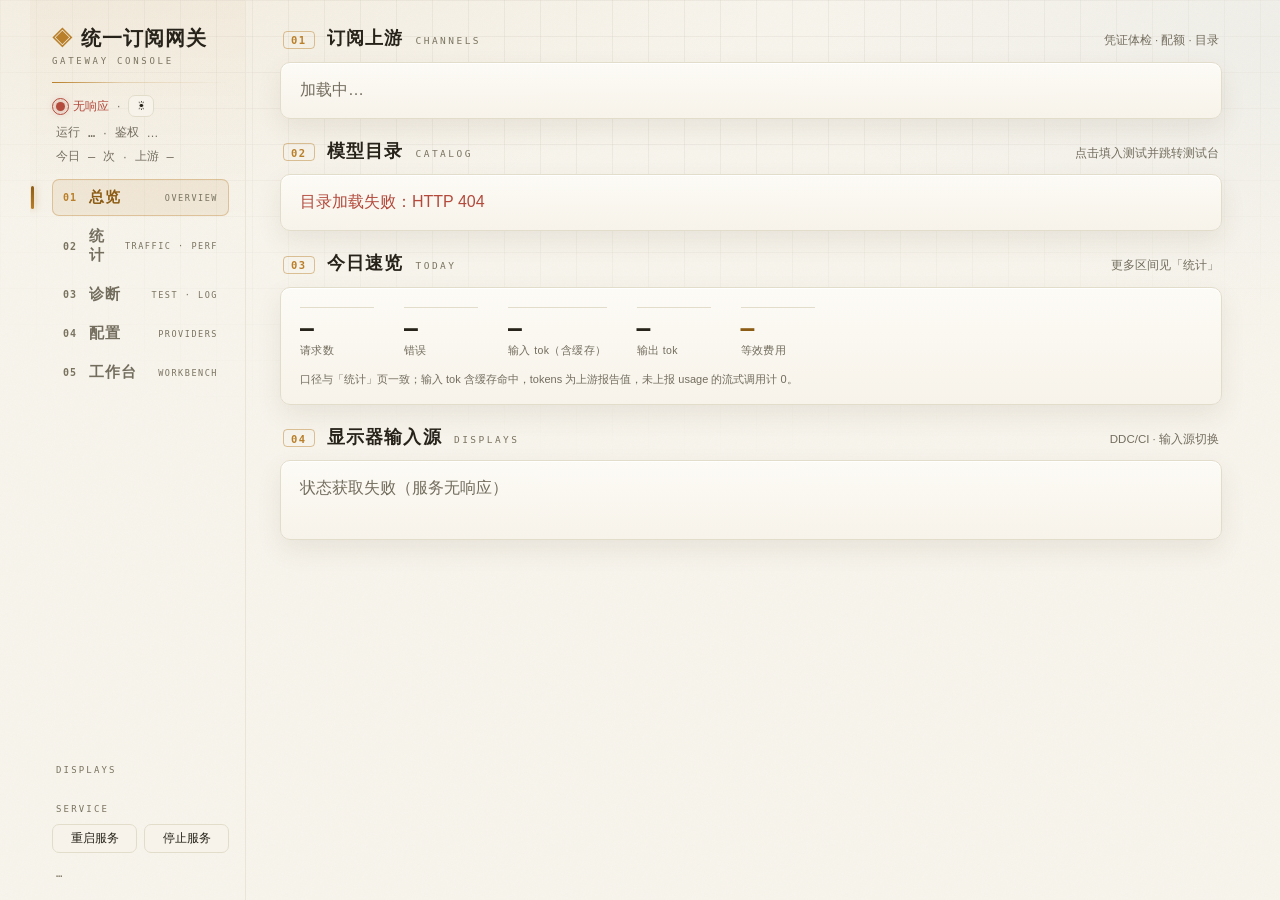
==== commit 8013886c: "feat: 移除「系统热键 / 一键切换显示器输入源」功能——删 hotkeys/ Swift 守护、hotkeys.plist.template、install.sh 编译安装段（仅保留对历史遗留 " ====
--- a/admin.html
+++ b/admin.html
@@ -196,14 +196,8 @@
       <section class="sec">
         <div class="sechead"><span class="idx">04</span><h2>显示器输入源</h2><span class="en">Displays</span><span class="spacer"></span><span class="note">DDC/CI · 输入源切换</span></div>
         <div class="card">
-          <div class="kv" style="border-bottom:none;margin-bottom:4px">
-            <span class="k" style="flex:1"><b>一键切换</b> <span class="dim">各屏同源 → 整机切到下一个已配置输入源；异源 → 按配置顺序互换</span></span>
-            <span><button id="monToggle" style="font-size:12px">⇄ 一键切换</button></span>
-          </div>
           <div id="monList"><span class="dim">加载中…</span></div>
           <div class="dim" id="monMsg" style="font-size:12px;margin-top:8px;min-height:15px"></div>
-          <div class="kv" style="margin-top:2px;border-bottom:none"><span class="k">系统热键（绑「一键切换」动作）</span><span id="monHkBox"><span class="dim">…</span></span></div>
-          <div class="dim" style="font-size:11px;margin-top:4px">一键切换（与热键同一动作）：<span class="mono">curl -X POST http://127.0.0.1:<span id="monPort">8484</span>/admin/monitors/switch -H 'content-type: application/json' -d '{"mode":"toggle"}'</span>（显式指定仍可用：<span class="mono">"input":VCP值</span> / <span class="mono">"target":"输入源名"</span>，单屏加 <span class="mono">"display":"屏名或UUID"</span>）</div>
         </div>
       </section>
     </section>
@@ -437,7 +431,6 @@
   try {
     const c = await jf('/admin/config');
     gwToken = c.clientToken;
-    if (c.port) $('monPort').textContent = c.port; // 显示器卡的 curl 提示用真实端口
   } catch { gwToken = null; }
 }
 async function apiFetch(url, opt = {}) {
@@ -1086,8 +1079,6 @@
 let monState = null;   // 最近一次 /admin/monitors 响应
 let monNames = {};     // 改名输入框里的草稿值，轮询重渲染时不被冲掉
 let monEditing = null; // 正在改名的条目键（'in:15' / 'disp:UUID'），同一时刻只编辑一个
-let monHkEditing = false; // 热键改绑编辑态（与改名一样：编辑中不重绘打断输入）
-let monHkDraft = '';      // 热键输入框草稿
 
 const monInputKey = (v) => `in:${v}`;
 const monDispKey = (uuid) => `disp:${String(uuid).toUpperCase()}`;
@@ -1113,26 +1104,10 @@
     return;
   }
   const inputs = d.inputs || [];
-  // 左侧栏：一键切换（toggle）置顶，其后每个输入源一个显式整机同切按钮
-  rail.innerHTML = `<button data-mmtoggle="1" ${monBusy ? 'disabled' : ''} title="各屏同源→切到下一个已配置输入源；异源→互换">⇄ 一键切换</button>`
-    + inputs.map((i, idx) =>
+  // 左侧栏：每个输入源一个显式「整机同切」按钮（首个为主按钮）
+  rail.innerHTML = inputs.map((i, idx) =>
       `<button class="${idx === 0 ? 'primary' : ''}" data-mminput="${i.value}" ${monBusy ? 'disabled' : ''}>${esc(i.label)}</button>`
     ).join('');
-
-  // 热键改绑行：当前绑定展示为可编辑输入（逗号/空格分隔多把键，全部绑 toggle 动作）
-  const hk = $('monHkBox');
-  if (hk) {
-    if (monHkEditing) {
-      hk.innerHTML = `<input class="monname" id="monHkKeys" value="${esc(monHkDraft)}" maxlength="80" placeholder="如 f13 或 f13, cmd+opt+d" autocomplete="off" spellcheck="false" style="max-width:220px">`
-        + `<button id="monHkSave" style="padding:2px 8px;font-size:11px;margin-left:6px">保存</button>`
-        + `<button id="monHkCancel" style="padding:2px 8px;font-size:11px;margin-left:4px">取消</button>`
-        + `<span class="dim" style="font-size:11px;margin-left:6px">key 记号：f13 / cmd+opt+w 等，空 = 不绑</span>`;
-    } else {
-      const keys = (d.hotkeys || []).map((h) => h.key);
-      hk.innerHTML = `<span class="mono">${keys.length ? esc(keys.join('、')) : '<span class="dim">未绑</span>'}</span>`
-        + `<button id="monHkEdit" style="padding:2px 8px;font-size:11px;margin-left:6px">改绑</button>`;
-    }
-  }
 
   box.innerHTML = (d.monitors || []).map((m) => {
     const err = m.error ? ` <span class="bad" style="font-size:11px">${esc(m.error)}</span>` : '';
@@ -1182,13 +1157,11 @@
   if (inName) inName.placeholder = `留空 = 输入 ${$('monInPick')?.value ?? 'N'}`;
 }
 
-// 左侧栏：一键切换 + 整机显式切换
+// 左侧栏：整机显式切换
 $('railMonBtns').addEventListener('click', (e) => {
-  if (e.target.closest('button[data-mmtoggle]') && !monBusy) return switchMon({ mode: 'toggle' });
   const b = e.target.closest('button[data-mminput]');
   if (b && !monBusy) switchMon({ input: Number(b.dataset.mminput) });
 });
-$('monToggle').addEventListener('click', () => { if (!monBusy) switchMon({ mode: 'toggle' }); });
 
 // 单屏轮换切换 + 输入源改名下拉（事件委托在容器上）
 $('monList').addEventListener('change', (e) => {
@@ -1248,11 +1221,11 @@
 async function loadMonitors(refresh = false) {
   try {
     const d = await jf('/admin/monitors' + (refresh ? '?refresh=1' : ''));
-    // 正在改名/改绑热键时不重绘：轮询每 6s 一次，重绘会打断输入焦点与光标位置。
+    // 正在改名时不重绘：轮询每 6s 一次，重绘会打断输入焦点与光标位置。
     // 只更新状态机（monState），点保存后 loadMonitors(true) 再整体刷新。
-    if (monEditing || monHkEditing) { monState = d; return; }
+    if (monEditing) { monState = d; return; }
     renderMonitors(d);
-  } catch { if (!monEditing && !monHkEditing) renderMonitors(null); }
+  } catch { if (!monEditing) renderMonitors(null); }
 }
 
 function setMonMsg(text) {
@@ -1263,56 +1236,20 @@
 async function switchMon(body) {
   if (monBusy) return;
   monBusy = true;
-  const label = body.mode === 'toggle' ? '一键切换中…（先读各屏当前输入，DDC 较慢）'
-    : body.display ? `${body.display} 切换中…` : '切换中…（DDC 较慢，约 2-4 秒）';
+  const label = body.display ? `${body.display} 切换中…` : '切换中…（DDC 较慢，约 2-4 秒）';
   setMonMsg(label);
   if (monState) renderMonitors(monState); // 立刻置灰按钮，避免重复点
   try {
     const r = await fetch('/admin/monitors/switch', { method: 'POST', headers: { 'content-type': 'application/json' }, body: JSON.stringify(body) });
     const j = await r.json().catch(() => null);
     if (r.ok && j?.ok) {
-      setMonMsg(body.mode === 'toggle'
-        ? `一键切换完成（${j.rule === 'cycle' ? '同源对切' : '异源互换'}：${(j.monitors || []).map((m) => `${m.label} ${m.fromLabel ?? m.from}→${m.toLabel ?? m.to}`).join('、')}）`
-        : `已切换（${j.displays || '全部'} → ${j.inputLabel || body.input}）`);
+      setMonMsg(`已切换（${j.displays || '全部'} → ${j.inputLabel || body.input}）`);
     } else {
       setMonMsg(`失败：${j?.error?.message || 'HTTP ' + r.status}`);
     }
   } catch (e) { setMonMsg(`请求异常：${e}`); }
   monBusy = false;
   setTimeout(() => loadMonitors(true), 4500); // 等过渡态（读回 0）过去再强刷
-}
-
-// 热键改绑：编辑/取消/保存（整体替换 monitors.hotkeys，全部绑 toggle 动作）
-$('monHkBox').addEventListener('click', (e) => {
-  if (e.target.closest('#monHkEdit')) {
-    monHkEditing = true;
-    monHkDraft = (monState?.hotkeys || []).map((h) => h.key).join(', ');
-    return renderMonitors(monState);
-  }
-  if (e.target.closest('#monHkCancel')) { monHkEditing = false; return renderMonitors(monState); }
-  if (e.target.closest('#monHkSave')) return saveMonHotkeys();
-});
-$('monHkBox').addEventListener('input', (e) => {
-  if (e.target.id === 'monHkKeys') monHkDraft = e.target.value;
-});
-$('monHkBox').addEventListener('keydown', (e) => {
-  if (e.target.id === 'monHkKeys' && e.key === 'Enter') saveMonHotkeys();
-});
-
-async function saveMonHotkeys() {
-  const keys = monHkDraft.split(/[,，、\s]+/).map((k) => k.trim().toLowerCase()).filter(Boolean);
-  const hotkeys = [...new Set(keys)].map((key) => ({ action: 'toggle', key }));
-  try {
-    const r = await fetch('/admin/monitors/hotkeys', {
-      method: 'POST', headers: { 'content-type': 'application/json' },
-      body: JSON.stringify({ hotkeys }),
-    });
-    const j = await r.json().catch(() => null);
-    if (!r.ok) return setMonMsg(`热键改绑失败：${j?.error?.message || 'HTTP ' + r.status}`);
-    monHkEditing = false;
-    setMonMsg(`热键已改绑：${hotkeys.length ? hotkeys.map((h) => h.key).join('、') : '（未绑）'}（守护按 mtime 热加载，数秒内生效）`);
-    await loadMonitors(true);
-  } catch (e) { setMonMsg(`请求异常：${e}`); }
 }
 
 // ---- 供应商配置管理（/admin/providers，改完热生效） ------------------------
